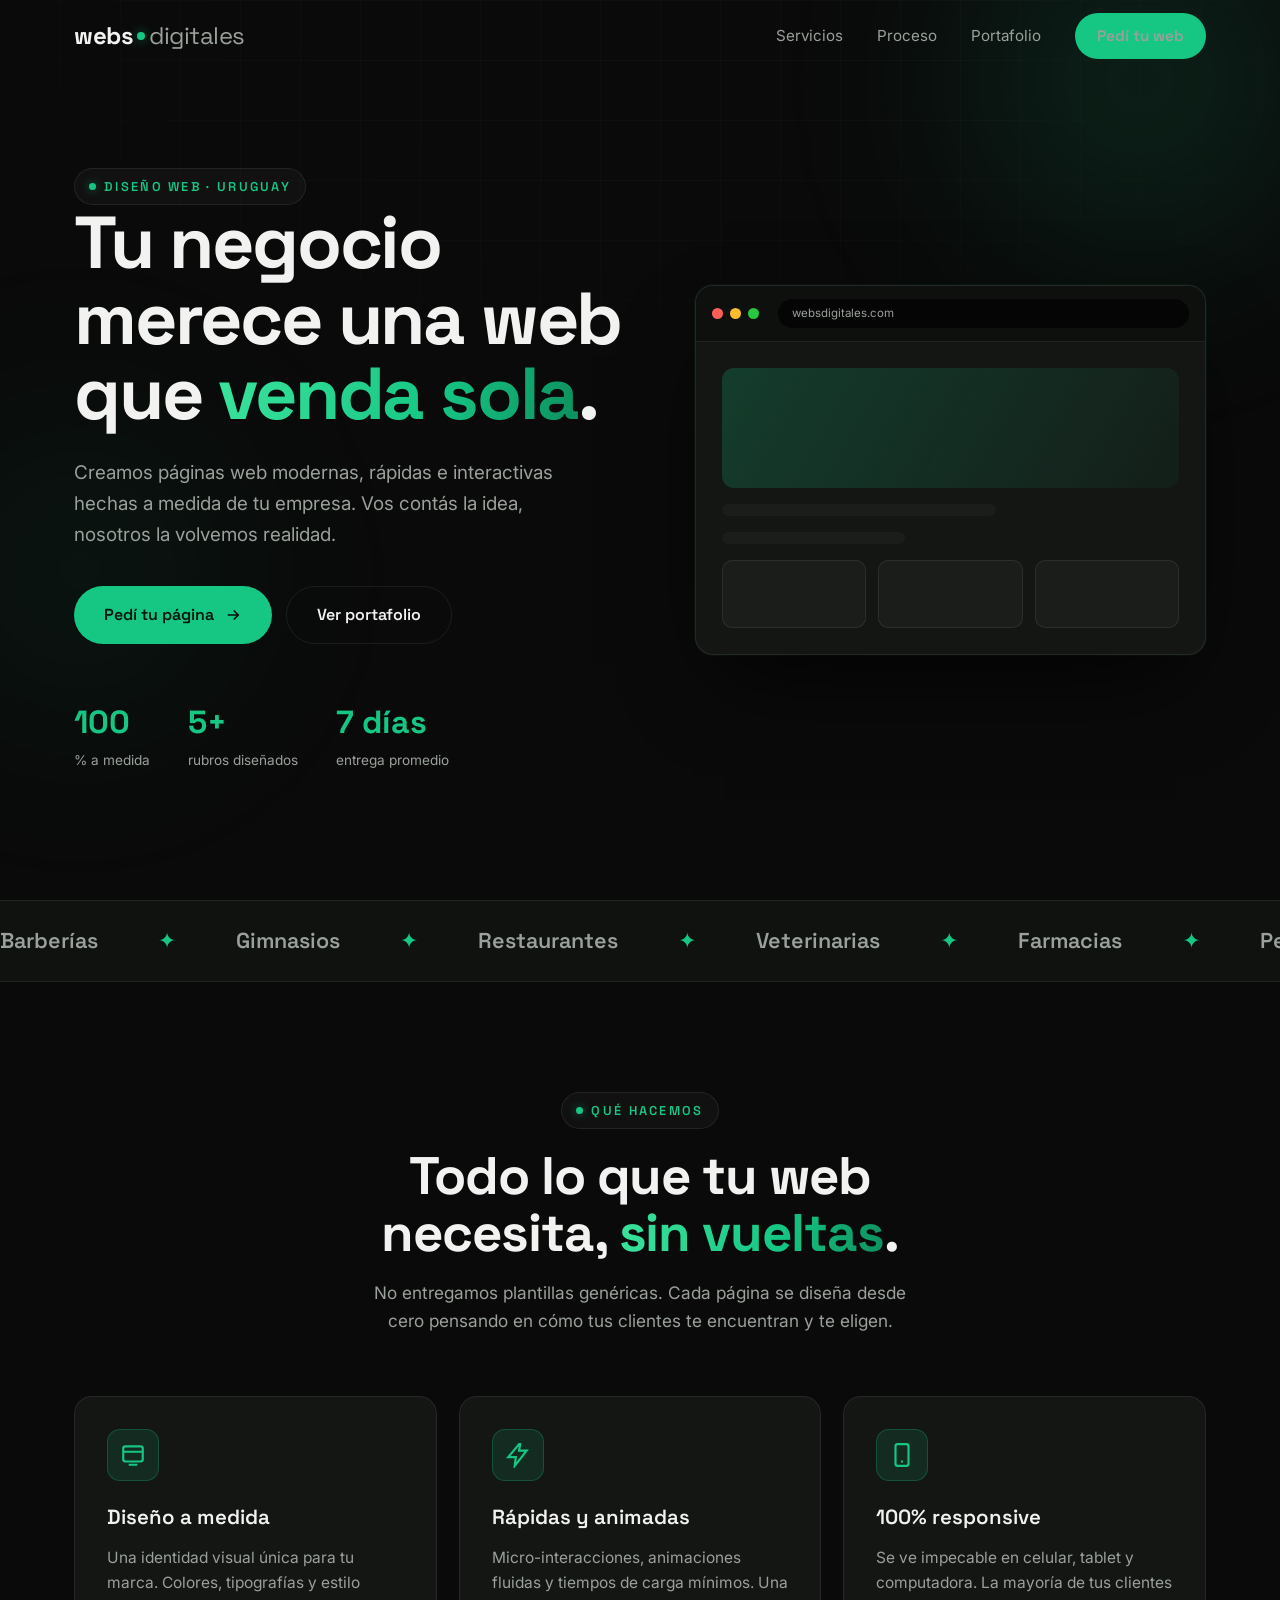
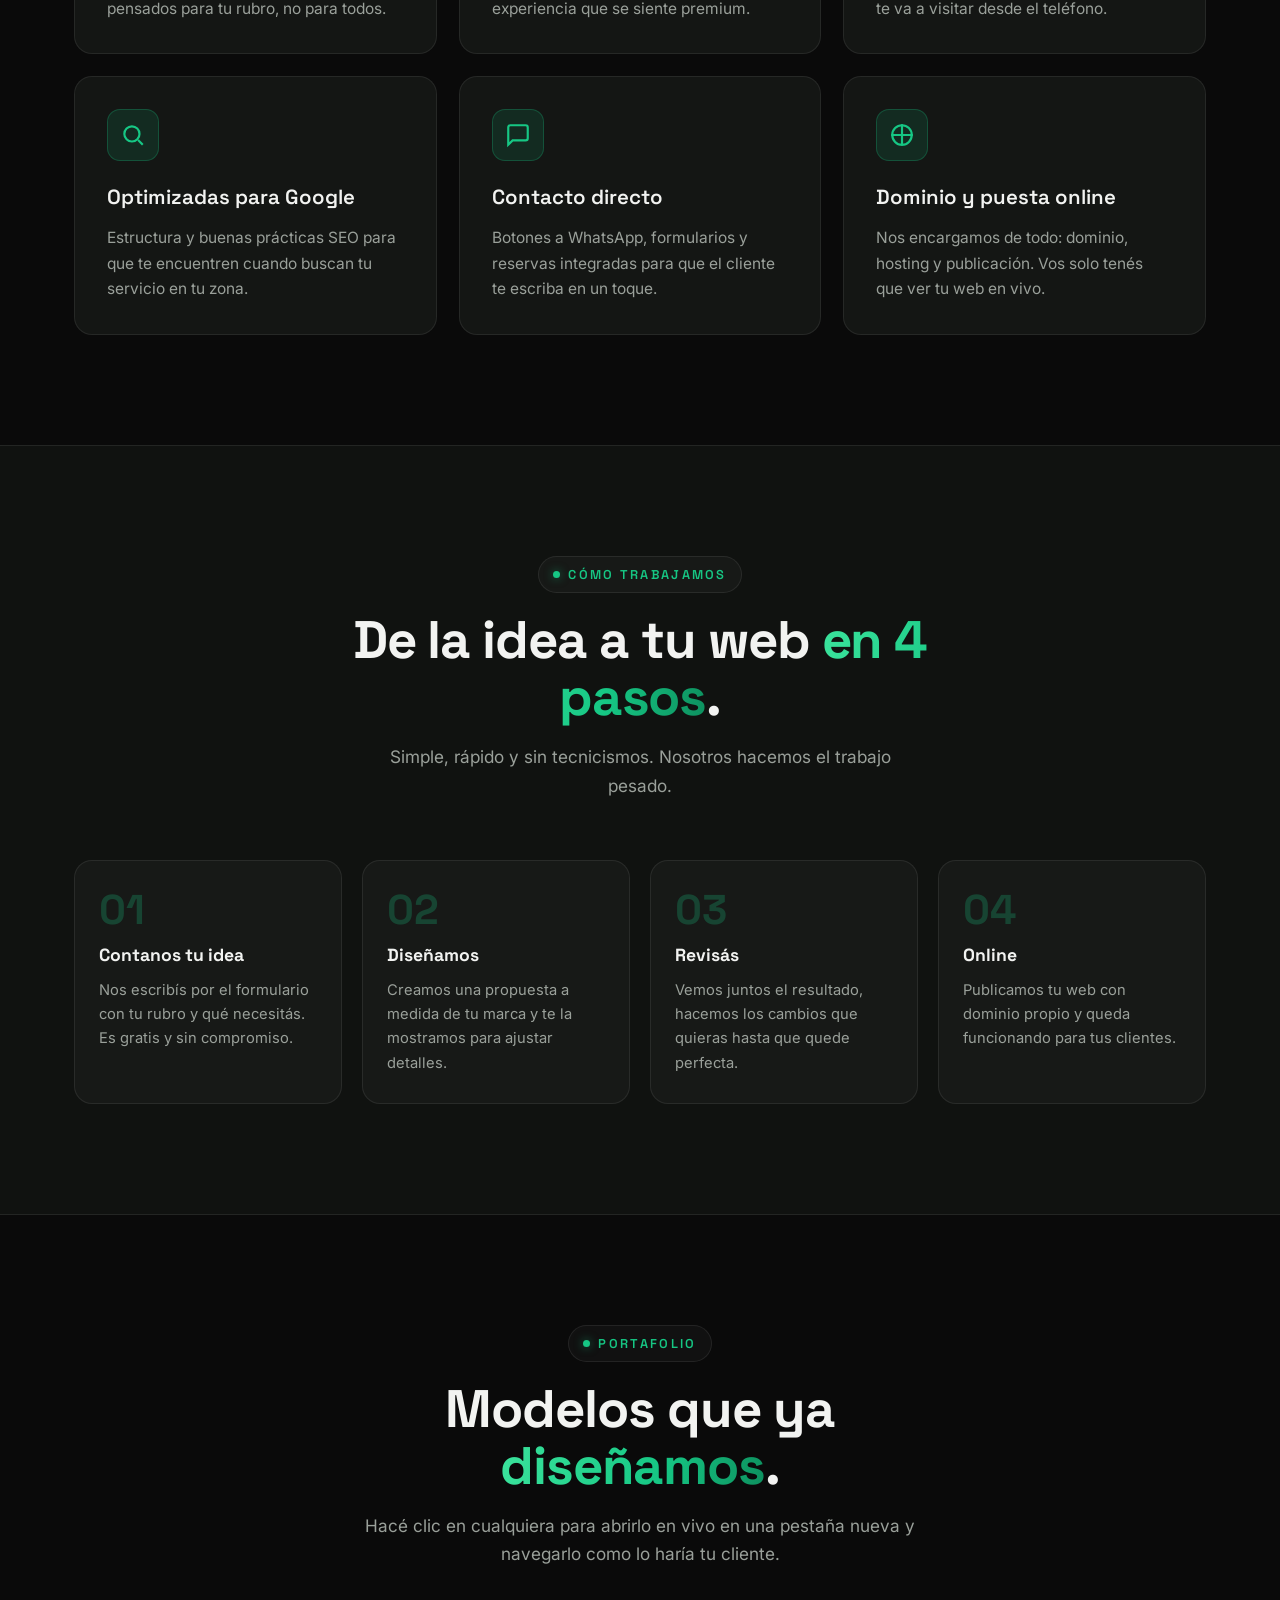
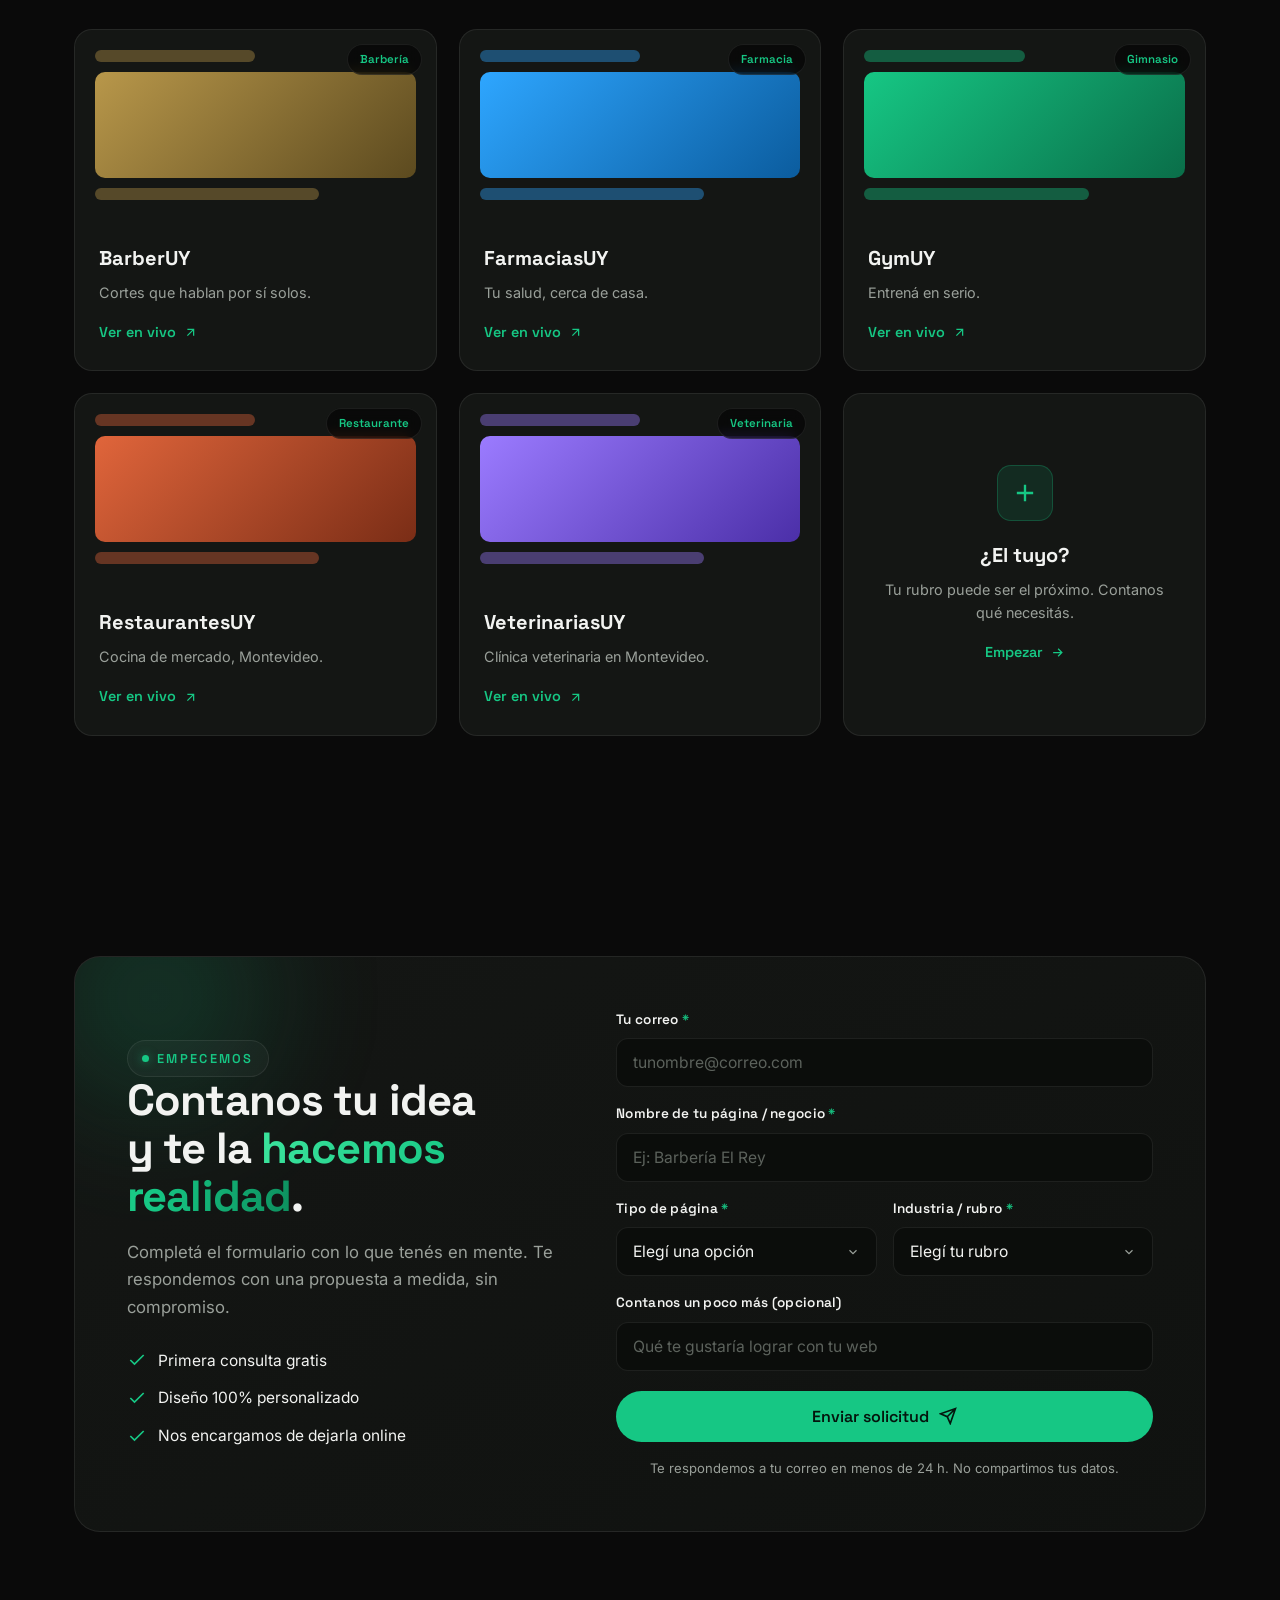
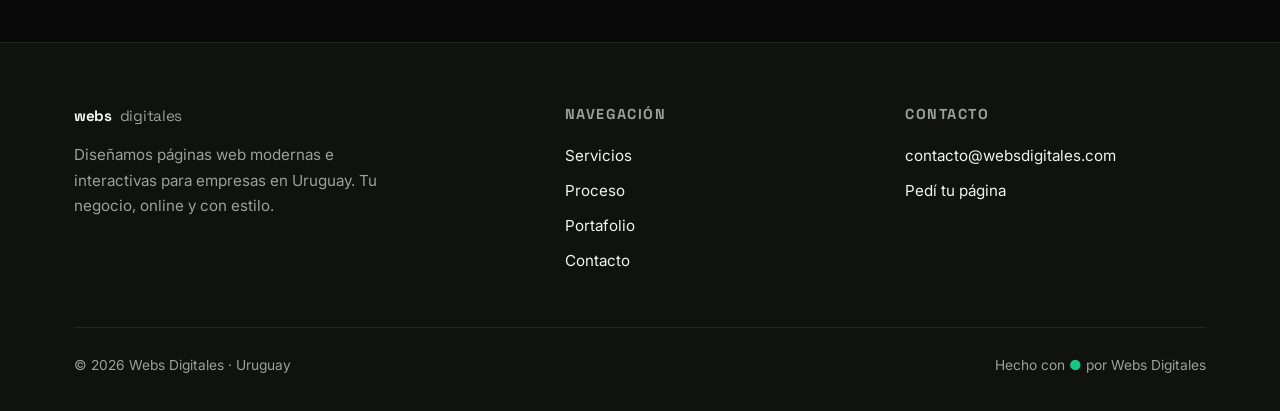
==== index.html @ 2d853ed8 "Add files via upload" ====
<!DOCTYPE html>
<html lang="es">
<head>
<meta charset="UTF-8" />
<meta name="viewport" content="width=device-width, initial-scale=1.0" />
<title>Webs Digitales — Páginas web que venden por vos</title>
<meta name="description" content="Diseñamos páginas web modernas, rápidas e interactivas para empresas en Uruguay. Barberías, gimnasios, restaurantes, veterinarias, farmacias y más. Contanos tu idea y la hacemos realidad." />
<meta name="theme-color" content="#0A0A0A" />

<!-- Open Graph -->
<meta property="og:title" content="Webs Digitales — Páginas web que venden por vos" />
<meta property="og:description" content="Diseñamos páginas web modernas e interactivas para empresas. Mirá nuestro portafolio y pedí la tuya." />
<meta property="og:type" content="website" />
<meta property="og:url" content="https://websdigitales.com" />

<link rel="preconnect" href="https://fonts.googleapis.com" />
<link rel="preconnect" href="https://fonts.gstatic.com" crossorigin />
<link href="https://fonts.googleapis.com/css2?family=Space+Grotesk:wght@400;500;600;700&family=Inter:wght@400;500;600&display=swap" rel="stylesheet" />

<style>
/* ============================================================
   RESET & BASE
============================================================ */
*, *::before, *::after { box-sizing: border-box; margin: 0; padding: 0; }

:root {
  --bg:          #0A0A0A;
  --bg-alt:      #101210;
  --bg-card:     #141614;
  --surface:     rgba(255,255,255,0.03);
  --border:      rgba(255,255,255,0.08);
  --text:        #F2F3F1;
  --text-muted:  #9AA09A;
  --green:       #16C784;
  --green-soft:  #3BE39C;
  --green-glow:  rgba(22,199,132,0.55);
  --ff-display:  'Space Grotesk', system-ui, sans-serif;
  --ff-body:     'Inter', system-ui, sans-serif;
  --radius:      18px;
  --maxw:        1180px;
}

html { scroll-behavior: smooth; font-size: 16px; }
body {
  background: var(--bg);
  color: var(--text);
  font-family: var(--ff-body);
  line-height: 1.65;
  overflow-x: hidden;
  -webkit-font-smoothing: antialiased;
}
a { color: inherit; text-decoration: none; }
img, svg { display: block; max-width: 100%; }
::selection { background: var(--green); color: #04150D; }

/* Scrollbar */
::-webkit-scrollbar { width: 10px; }
::-webkit-scrollbar-track { background: #0A0A0A; }
::-webkit-scrollbar-thumb { background: #1f241f; border-radius: 20px; }
::-webkit-scrollbar-thumb:hover { background: var(--green); }

/* ============================================================
   LAYOUT HELPERS
============================================================ */
.wrap { width: 100%; max-width: var(--maxw); margin: 0 auto; padding: 0 24px; }
section { position: relative; }
.eyebrow {
  display: inline-flex; align-items: center; gap: 8px;
  font-family: var(--ff-display);
  font-size: 0.8rem; font-weight: 600; letter-spacing: 0.18em;
  text-transform: uppercase; color: var(--green);
  padding: 7px 14px; border: 1px solid var(--border);
  border-radius: 100px; background: var(--surface);
}
.eyebrow::before { content:''; width:7px; height:7px; border-radius:50%; background:var(--green); box-shadow:0 0 10px var(--green-glow); }
.h-sec {
  font-family: var(--ff-display);
  font-weight: 700;
  font-size: clamp(2rem, 4.6vw, 3.3rem);
  line-height: 1.08; letter-spacing: -0.02em; margin: 18px 0;
}
.sub-sec { color: var(--text-muted); font-size: 1.08rem; max-width: 560px; }
.gradient-text {
  background: linear-gradient(100deg, var(--green-soft), var(--green) 60%, #0d8f5e);
  -webkit-background-clip: text; background-clip: text; color: transparent;
}

/* ============================================================
   BUTTONS
============================================================ */
.btn {
  display: inline-flex; align-items: center; justify-content: center; gap: 10px;
  font-family: var(--ff-display); font-weight: 600; font-size: 1rem;
  padding: 15px 30px; border-radius: 100px; cursor: pointer;
  border: none; transition: transform .25s ease, box-shadow .25s ease, background .25s ease;
  position: relative; white-space: nowrap;
}
.btn-primary { background: var(--green); color: #04150D; box-shadow: 0 0 0 rgba(22,199,132,0); }
.btn-primary:hover { transform: translateY(-3px); box-shadow: 0 14px 40px -8px var(--green-glow); background: var(--green-soft); }
.btn-ghost { background: transparent; color: var(--text); border: 1px solid var(--border); }
.btn-ghost:hover { border-color: var(--green); color: var(--green); transform: translateY(-3px); }
.btn svg { width: 18px; height: 18px; }

/* ============================================================
   BACKGROUND FX
============================================================ */
.bg-grid {
  position: fixed; inset: 0; z-index: -2;
  background-image:
    linear-gradient(rgba(255,255,255,0.025) 1px, transparent 1px),
    linear-gradient(90deg, rgba(255,255,255,0.025) 1px, transparent 1px);
  background-size: 60px 60px;
  mask-image: radial-gradient(ellipse 80% 60% at 50% 0%, #000 30%, transparent 80%);
}
.bg-orb {
  position: fixed; border-radius: 50%; filter: blur(90px); z-index: -1; opacity: 0.5;
  pointer-events: none;
}
.orb-1 { width: 520px; height: 520px; background: radial-gradient(circle, rgba(22,199,132,0.35), transparent 70%); top: -180px; right: -120px; }
.orb-2 { width: 480px; height: 480px; background: radial-gradient(circle, rgba(22,199,132,0.18), transparent 70%); bottom: 10%; left: -160px; }

/* ============================================================
   NAVBAR
============================================================ */
header.nav {
  position: fixed; top: 0; left: 0; right: 0; z-index: 100;
  transition: background .3s ease, backdrop-filter .3s ease, border-color .3s ease;
  border-bottom: 1px solid transparent;
}
header.nav.scrolled {
  background: rgba(10,10,10,0.72); backdrop-filter: blur(14px);
  border-bottom: 1px solid var(--border);
}
.nav-inner { display: flex; align-items: center; justify-content: space-between; height: 72px; }
.logo { display: flex; align-items: baseline; font-family: var(--ff-display); font-weight: 700; font-size: 1.5rem; letter-spacing: -0.02em; }
.logo .l-webs { color: var(--text); }
.logo .l-dot { width: 8px; height: 8px; border-radius: 50%; background: var(--green); margin: 0 4px; align-self: center; box-shadow: 0 0 12px var(--green-glow); }
.logo .l-dig { color: var(--text-muted); font-weight: 400; }
.nav-links { display: flex; align-items: center; gap: 34px; }
.nav-links a { font-size: 0.95rem; color: var(--text-muted); transition: color .2s; position: relative; }
.nav-links a:hover { color: var(--text); }
.nav-links a::after { content:''; position:absolute; left:0; bottom:-6px; width:0; height:2px; background:var(--green); transition:width .25s; }
.nav-links a:hover::after { width:100%; }
.nav-cta { padding: 10px 22px; font-size: 0.92rem; }
.burger { display: none; flex-direction: column; gap: 5px; background: none; border: none; cursor: pointer; padding: 8px; }
.burger span { width: 24px; height: 2px; background: var(--text); transition: .3s; }

/* ============================================================
   HERO
============================================================ */
.hero { min-height: 100vh; display: flex; align-items: center; padding: 120px 0 80px; }
.hero-grid { display: grid; grid-template-columns: 1.05fr 0.95fr; gap: 56px; align-items: center; }
.hero h1 {
  font-family: var(--ff-display); font-weight: 700;
  font-size: clamp(2.6rem, 6vw, 4.6rem); line-height: 1.02; letter-spacing: -0.03em;
}
.hero p.lead { color: var(--text-muted); font-size: 1.18rem; margin: 26px 0 36px; max-width: 520px; }
.hero-cta { display: flex; gap: 14px; flex-wrap: wrap; }
.hero-stats { display: flex; gap: 38px; margin-top: 52px; }
.hero-stats .stat .num { font-family: var(--ff-display); font-weight: 700; font-size: 2rem; color: var(--green); }
.hero-stats .stat .lbl { font-size: 0.85rem; color: var(--text-muted); }

/* Floating browser mockup */
.mockup {
  position: relative; border-radius: var(--radius); overflow: hidden;
  border: 1px solid var(--border); background: var(--bg-card);
  box-shadow: 0 40px 90px -30px rgba(0,0,0,0.9), 0 0 0 1px rgba(22,199,132,0.06);
  animation: floaty 6s ease-in-out infinite;
}
@keyframes floaty { 0%,100%{ transform: translateY(0); } 50%{ transform: translateY(-14px); } }
.mockup-bar { display: flex; align-items: center; gap: 7px; padding: 13px 16px; background: #0e100e; border-bottom: 1px solid var(--border); }
.mockup-bar i { width: 11px; height: 11px; border-radius: 50%; display: block; }
.mockup-bar i:nth-child(1){ background:#ff5f56; } .mockup-bar i:nth-child(2){ background:#ffbd2e; } .mockup-bar i:nth-child(3){ background:#27c93f; }
.mockup-bar .url { margin-left: 12px; font-size: 0.72rem; color: var(--text-muted); background: #050505; padding: 5px 14px; border-radius: 20px; flex: 1; }
.mockup-body { padding: 26px; display: grid; gap: 16px; }
.mk-hero { height: 120px; border-radius: 12px; background: linear-gradient(120deg, rgba(22,199,132,0.22), rgba(22,199,132,0.05)); position: relative; overflow: hidden; }
.mk-hero::after { content:''; position:absolute; inset:0; background: linear-gradient(90deg, transparent, rgba(255,255,255,0.08), transparent); transform: translateX(-100%); animation: shimmer 2.6s infinite; }
@keyframes shimmer { 100%{ transform: translateX(100%); } }
.mk-row { display: grid; grid-template-columns: 1fr 1fr 1fr; gap: 12px; }
.mk-box { height: 68px; border-radius: 10px; background: var(--surface); border: 1px solid var(--border); }
.mk-line { height: 12px; border-radius: 6px; background: var(--surface); }
.mk-line.w60 { width: 60%; } .mk-line.w40 { width: 40%; }

/* ============================================================
   MARQUEE
============================================================ */
.marquee { overflow: hidden; border-top: 1px solid var(--border); border-bottom: 1px solid var(--border); padding: 22px 0; background: var(--bg-alt); }
.marquee-track { display: flex; gap: 60px; width: max-content; animation: scroll-x 26s linear infinite; }
.marquee-track span { font-family: var(--ff-display); font-weight: 600; font-size: 1.35rem; color: var(--text-muted); display: flex; align-items: center; gap: 60px; white-space: nowrap; }
.marquee-track span::after { content:'✦'; color: var(--green); }
@keyframes scroll-x { to { transform: translateX(-50%); } }

/* ============================================================
   GENERIC SECTION SPACING + REVEAL
============================================================ */
.section-pad { padding: 110px 0; }
.sec-head { text-align: center; max-width: 640px; margin: 0 auto 60px; }
.sec-head .sub-sec { margin: 0 auto; }
.reveal { opacity: 0; transform: translateY(34px); transition: opacity .7s cubic-bezier(.2,.7,.2,1), transform .7s cubic-bezier(.2,.7,.2,1); }
.reveal.in { opacity: 1; transform: none; }

/* ============================================================
   SERVICES
============================================================ */
.cards { display: grid; grid-template-columns: repeat(3, 1fr); gap: 22px; }
.card {
  background: var(--bg-card); border: 1px solid var(--border); border-radius: var(--radius);
  padding: 32px; transition: transform .3s ease, border-color .3s ease; position: relative; overflow: hidden;
}
.card::before { content:''; position:absolute; inset:0; background: radial-gradient(400px circle at var(--mx,50%) var(--my,50%), rgba(22,199,132,0.10), transparent 45%); opacity: 0; transition: opacity .3s; }
.card:hover { transform: translateY(-6px); border-color: rgba(22,199,132,0.4); }
.card:hover::before { opacity: 1; }
.card .ico { width: 52px; height: 52px; border-radius: 13px; display: grid; place-items: center; background: rgba(22,199,132,0.12); border: 1px solid rgba(22,199,132,0.25); margin-bottom: 20px; }
.card .ico svg { width: 26px; height: 26px; stroke: var(--green); }
.card h3 { font-family: var(--ff-display); font-size: 1.28rem; font-weight: 600; margin-bottom: 10px; }
.card p { color: var(--text-muted); font-size: 0.97rem; }

/* ============================================================
   PROCESS
============================================================ */
.steps { display: grid; grid-template-columns: repeat(4, 1fr); gap: 20px; counter-reset: step; }
.step { padding: 28px 24px; border-radius: var(--radius); border: 1px solid var(--border); background: var(--surface); position: relative; }
.step .n { font-family: var(--ff-display); font-weight: 700; font-size: 2.6rem; color: rgba(22,199,132,0.25); line-height: 1; }
.step h4 { font-family: var(--ff-display); font-size: 1.1rem; margin: 10px 0 8px; }
.step p { color: var(--text-muted); font-size: 0.92rem; }

/* ============================================================
   PORTFOLIO
============================================================ */
.portfolio-grid { display: grid; grid-template-columns: repeat(3, 1fr); gap: 22px; }
.folio {
  position: relative; border-radius: var(--radius); overflow: hidden; border: 1px solid var(--border);
  background: var(--bg-card); cursor: pointer; display: block; transition: transform .35s ease, border-color .35s ease;
  min-height: 300px;
}
.folio:hover { transform: translateY(-8px); border-color: rgba(22,199,132,0.5); }
.folio-visual { height: 190px; position: relative; overflow: hidden; }
.folio-visual .fake { position: absolute; inset: 0; padding: 20px; display: flex; flex-direction: column; gap: 10px; transition: transform .5s ease; }
.folio:hover .folio-visual .fake { transform: scale(1.05); }
.folio-visual .bar { height: 12px; border-radius: 6px; background: rgba(255,255,255,0.12); }
.folio-visual .big { flex: 1; border-radius: 10px; }
.folio-tag { position: absolute; top: 14px; right: 14px; z-index: 3; font-size: 0.72rem; font-family: var(--ff-display); font-weight: 600; padding: 5px 12px; border-radius: 100px; background: rgba(0,0,0,0.55); backdrop-filter: blur(6px); border: 1px solid var(--border); color: var(--green); }
.folio-body { padding: 22px 24px 26px; }
.folio-body h3 { font-family: var(--ff-display); font-size: 1.25rem; margin-bottom: 6px; }
.folio-body p { color: var(--text-muted); font-size: 0.9rem; }
.folio-open { display: inline-flex; align-items: center; gap: 7px; margin-top: 16px; color: var(--green); font-weight: 600; font-size: 0.9rem; font-family: var(--ff-display); }
.folio-open svg { width: 15px; height: 15px; transition: transform .25s; }
.folio:hover .folio-open svg { transform: translate(3px,-3px); }

/* palette variants for fake previews */
.pv-barber .big { background: linear-gradient(135deg,#B8974A,#5c4a1f); }
.pv-barber .bar { background: rgba(184,151,74,0.4); }
.pv-farma .big { background: linear-gradient(135deg,#2ea6ff,#0b5c9e); }
.pv-farma .bar { background: rgba(46,166,255,0.4); }
.pv-gym .big { background: linear-gradient(135deg,#16C784,#0a6e49); }
.pv-gym .bar { background: rgba(22,199,132,0.4); }
.pv-resto .big { background: linear-gradient(135deg,#e0653b,#7a2d16); }
.pv-resto .bar { background: rgba(224,101,59,0.4); }
.pv-vet .big { background: linear-gradient(135deg,#9b7bff,#4b2fa8); }
.pv-vet .bar { background: rgba(155,123,255,0.4); }

/* ============================================================
   FORM / CTA
============================================================ */
.cta-wrap { display: grid; grid-template-columns: 0.9fr 1.1fr; gap: 50px; align-items: center;
  background: linear-gradient(150deg, var(--bg-card), var(--bg-alt));
  border: 1px solid var(--border); border-radius: 26px; padding: 52px;
  position: relative; overflow: hidden;
}
.cta-wrap::before { content:''; position:absolute; width:360px; height:360px; background: radial-gradient(circle, var(--green-glow), transparent 70%); top:-140px; left:-100px; filter: blur(50px); opacity:.4; }
.cta-left { position: relative; z-index: 2; }
.cta-left h2 { font-family: var(--ff-display); font-weight: 700; font-size: clamp(1.9rem,3.4vw,2.8rem); line-height: 1.1; letter-spacing: -0.02em; }
.cta-left p { color: var(--text-muted); margin-top: 18px; font-size: 1.05rem; }
.cta-bullets { list-style: none; margin-top: 26px; display: grid; gap: 12px; }
.cta-bullets li { display: flex; align-items: center; gap: 11px; font-size: 0.97rem; }
.cta-bullets li svg { width: 20px; height: 20px; stroke: var(--green); flex-shrink: 0; }

form.lead-form { position: relative; z-index: 2; display: grid; gap: 16px; }
.field { display: grid; gap: 7px; }
.field label { font-size: 0.85rem; font-weight: 600; color: var(--text); font-family: var(--ff-display); letter-spacing: 0.02em; }
.field label .req { color: var(--green); }
.field input, .field select {
  width: 100%; padding: 14px 16px; border-radius: 12px;
  background: #0b0d0b; border: 1px solid var(--border); color: var(--text);
  font-family: var(--ff-body); font-size: 0.98rem; transition: border-color .2s, box-shadow .2s;
  appearance: none;
}
.field input::placeholder { color: #5c625c; }
.field input:focus, .field select:focus { outline: none; border-color: var(--green); box-shadow: 0 0 0 3px rgba(22,199,132,0.15); }
.field select { background-image: url("data:image/svg+xml,%3Csvg xmlns='http://www.w3.org/2000/svg' width='14' height='14' fill='none' stroke='%239AA09A' stroke-width='2' viewBox='0 0 24 24'%3E%3Cpath d='M6 9l6 6 6-6'/%3E%3C/svg%3E"); background-repeat: no-repeat; background-position: right 16px center; padding-right: 42px; }
.field select option { background: #0b0d0b; }
.form-row { display: grid; grid-template-columns: 1fr 1fr; gap: 16px; }
.form-note { font-size: 0.82rem; color: var(--text-muted); text-align: center; }
.form-msg { display: none; padding: 14px 18px; border-radius: 12px; font-size: 0.95rem; text-align: center; }
.form-msg.ok { display: block; background: rgba(22,199,132,0.12); border: 1px solid rgba(22,199,132,0.4); color: var(--green-soft); }
.form-msg.err { display: block; background: rgba(255,90,90,0.1); border: 1px solid rgba(255,90,90,0.35); color: #ff8b8b; }
.lead-form .btn-primary { width: 100%; margin-top: 4px; }
.lead-form .btn-primary.loading { opacity: 0.7; pointer-events: none; }

/* ============================================================
   FOOTER
============================================================ */
footer { border-top: 1px solid var(--border); padding: 60px 0 34px; background: var(--bg-alt); }
.foot-grid { display: grid; grid-template-columns: 1.5fr 1fr 1fr; gap: 40px; margin-bottom: 44px; }
.foot-grid p { color: var(--text-muted); font-size: 0.95rem; margin-top: 14px; max-width: 320px; }
.foot-col h5 { font-family: var(--ff-display); font-size: 0.9rem; text-transform: uppercase; letter-spacing: 0.1em; color: var(--text-muted); margin-bottom: 16px; }
.foot-col a { display: block; color: var(--text); margin-bottom: 10px; font-size: 0.95rem; transition: color .2s; }
.foot-col a:hover { color: var(--green); }
.foot-bottom { display: flex; justify-content: space-between; align-items: center; padding-top: 26px; border-top: 1px solid var(--border); color: var(--text-muted); font-size: 0.86rem; flex-wrap: wrap; gap: 12px; }

/* ============================================================
   RESPONSIVE
============================================================ */
@media (max-width: 900px) {
  .hero-grid { grid-template-columns: 1fr; gap: 40px; }
  .hero { padding-top: 110px; }
  .cards, .steps, .portfolio-grid { grid-template-columns: 1fr 1fr; }
  .cta-wrap { grid-template-columns: 1fr; padding: 36px; }
  .foot-grid { grid-template-columns: 1fr 1fr; }
  .nav-links { position: fixed; inset: 72px 0 auto 0; flex-direction: column; background: rgba(10,10,10,0.97); backdrop-filter: blur(14px); padding: 30px 24px; gap: 22px; border-bottom: 1px solid var(--border); transform: translateY(-120%); transition: transform .35s ease; height: auto; }
  .nav-links.open { transform: translateY(0); }
  .burger { display: flex; }
}
@media (max-width: 560px) {
  .cards, .steps, .portfolio-grid, .form-row, .foot-grid { grid-template-columns: 1fr; }
  .hero-stats { gap: 24px; }
  .hero-cta { flex-direction: column; }
  .hero-cta .btn { width: 100%; }
  .cta-wrap { padding: 26px; }
  .section-pad { padding: 80px 0; }
}
@media (prefers-reduced-motion: reduce) {
  * { animation: none !important; scroll-behavior: auto; }
  .reveal { opacity: 1; transform: none; }
}
</style>
</head>
<body>

<div class="bg-grid"></div>
<div class="bg-orb orb-1"></div>
<div class="bg-orb orb-2"></div>

<!-- ============ NAVBAR ============ -->
<header class="nav" id="nav">
  <div class="wrap nav-inner">
    <a href="#top" class="logo" aria-label="Webs Digitales">
      <span class="l-webs">webs</span><span class="l-dot"></span><span class="l-dig">digitales</span>
    </a>
    <nav class="nav-links" id="navLinks">
      <a href="#servicios">Servicios</a>
      <a href="#proceso">Proceso</a>
      <a href="#portafolio">Portafolio</a>
      <a href="#contacto" class="btn btn-primary nav-cta">Pedí tu web</a>
    </nav>
    <button class="burger" id="burger" aria-label="Menú"><span></span><span></span><span></span></button>
  </div>
</header>

<!-- ============ HERO ============ -->
<section class="hero" id="top">
  <div class="wrap hero-grid">
    <div class="hero-copy reveal in">
      <span class="eyebrow">Diseño web · Uruguay</span>
      <h1>Tu negocio merece una web que <span class="gradient-text">venda sola</span>.</h1>
      <p class="lead">Creamos páginas web modernas, rápidas e interactivas hechas a medida de tu empresa. Vos contás la idea, nosotros la volvemos realidad.</p>
      <div class="hero-cta">
        <a href="#contacto" class="btn btn-primary">Pedí tu página
          <svg viewBox="0 0 24 24" fill="none" stroke="currentColor" stroke-width="2.2"><path d="M5 12h14M13 6l6 6-6 6"/></svg>
        </a>
        <a href="#portafolio" class="btn btn-ghost">Ver portafolio</a>
      </div>
      <div class="hero-stats">
        <div class="stat"><div class="num" data-count="100">0</div><div class="lbl">% a medida</div></div>
        <div class="stat"><div class="num" data-count="5" data-suffix="+">0</div><div class="lbl">rubros diseñados</div></div>
        <div class="stat"><div class="num" data-count="7" data-suffix=" días">0</div><div class="lbl">entrega promedio</div></div>
      </div>
    </div>

    <div class="hero-visual reveal in">
      <div class="mockup">
        <div class="mockup-bar"><i></i><i></i><i></i><span class="url">websdigitales.com</span></div>
        <div class="mockup-body">
          <div class="mk-hero"></div>
          <div class="mk-line w60"></div>
          <div class="mk-line w40"></div>
          <div class="mk-row"><div class="mk-box"></div><div class="mk-box"></div><div class="mk-box"></div></div>
        </div>
      </div>
    </div>
  </div>
</section>

<!-- ============ MARQUEE ============ -->
<div class="marquee" aria-hidden="true">
  <div class="marquee-track">
    <span>Barberías</span><span>Gimnasios</span><span>Restaurantes</span><span>Veterinarias</span><span>Farmacias</span><span>Peluquerías</span><span>Estudios</span>
    <span>Barberías</span><span>Gimnasios</span><span>Restaurantes</span><span>Veterinarias</span><span>Farmacias</span><span>Peluquerías</span><span>Estudios</span>
  </div>
</div>

<!-- ============ SERVICIOS ============ -->
<section class="section-pad" id="servicios">
  <div class="wrap">
    <div class="sec-head reveal">
      <span class="eyebrow">Qué hacemos</span>
      <h2 class="h-sec">Todo lo que tu web necesita, <span class="gradient-text">sin vueltas</span>.</h2>
      <p class="sub-sec">No entregamos plantillas genéricas. Cada página se diseña desde cero pensando en cómo tus clientes te encuentran y te eligen.</p>
    </div>
    <div class="cards">
      <div class="card reveal">
        <div class="ico"><svg fill="none" stroke-width="2" viewBox="0 0 24 24"><rect x="3" y="4" width="18" height="14" rx="2"/><path d="M3 9h18M8 21h8"/></svg></div>
        <h3>Diseño a medida</h3>
        <p>Una identidad visual única para tu marca. Colores, tipografías y estilo pensados para tu rubro, no para todos.</p>
      </div>
      <div class="card reveal">
        <div class="ico"><svg fill="none" stroke-width="2" viewBox="0 0 24 24"><path d="M13 2L3 14h7l-1 8 11-14h-7l1-6z"/></svg></div>
        <h3>Rápidas y animadas</h3>
        <p>Micro-interacciones, animaciones fluidas y tiempos de carga mínimos. Una experiencia que se siente premium.</p>
      </div>
      <div class="card reveal">
        <div class="ico"><svg fill="none" stroke-width="2" viewBox="0 0 24 24"><rect x="6" y="2" width="12" height="20" rx="2"/><path d="M11 18h2"/></svg></div>
        <h3>100% responsive</h3>
        <p>Se ve impecable en celular, tablet y computadora. La mayoría de tus clientes te va a visitar desde el teléfono.</p>
      </div>
      <div class="card reveal">
        <div class="ico"><svg fill="none" stroke-width="2" viewBox="0 0 24 24"><circle cx="11" cy="11" r="7"/><path d="M21 21l-4.3-4.3"/></svg></div>
        <h3>Optimizadas para Google</h3>
        <p>Estructura y buenas prácticas SEO para que te encuentren cuando buscan tu servicio en tu zona.</p>
      </div>
      <div class="card reveal">
        <div class="ico"><svg fill="none" stroke-width="2" viewBox="0 0 24 24"><path d="M21 15a2 2 0 0 1-2 2H7l-4 4V5a2 2 0 0 1 2-2h14a2 2 0 0 1 2 2z"/></svg></div>
        <h3>Contacto directo</h3>
        <p>Botones a WhatsApp, formularios y reservas integradas para que el cliente te escriba en un toque.</p>
      </div>
      <div class="card reveal">
        <div class="ico"><svg fill="none" stroke-width="2" viewBox="0 0 24 24"><path d="M12 2v20M2 12h20"/><circle cx="12" cy="12" r="9"/></svg></div>
        <h3>Dominio y puesta online</h3>
        <p>Nos encargamos de todo: dominio, hosting y publicación. Vos solo tenés que ver tu web en vivo.</p>
      </div>
    </div>
  </div>
</section>

<!-- ============ PROCESO ============ -->
<section class="section-pad" id="proceso" style="background:var(--bg-alt); border-top:1px solid var(--border); border-bottom:1px solid var(--border);">
  <div class="wrap">
    <div class="sec-head reveal">
      <span class="eyebrow">Cómo trabajamos</span>
      <h2 class="h-sec">De la idea a tu web <span class="gradient-text">en 4 pasos</span>.</h2>
      <p class="sub-sec">Simple, rápido y sin tecnicismos. Nosotros hacemos el trabajo pesado.</p>
    </div>
    <div class="steps">
      <div class="step reveal"><div class="n">01</div><h4>Contanos tu idea</h4><p>Nos escribís por el formulario con tu rubro y qué necesitás. Es gratis y sin compromiso.</p></div>
      <div class="step reveal"><div class="n">02</div><h4>Diseñamos</h4><p>Creamos una propuesta a medida de tu marca y te la mostramos para ajustar detalles.</p></div>
      <div class="step reveal"><div class="n">03</div><h4>Revisás</h4><p>Vemos juntos el resultado, hacemos los cambios que quieras hasta que quede perfecta.</p></div>
      <div class="step reveal"><div class="n">04</div><h4>Online</h4><p>Publicamos tu web con dominio propio y queda funcionando para tus clientes.</p></div>
    </div>
  </div>
</section>

<!-- ============ PORTAFOLIO ============ -->
<section class="section-pad" id="portafolio">
  <div class="wrap">
    <div class="sec-head reveal">
      <span class="eyebrow">Portafolio</span>
      <h2 class="h-sec">Modelos que ya <span class="gradient-text">diseñamos</span>.</h2>
      <p class="sub-sec">Hacé clic en cualquiera para abrirlo en vivo en una pestaña nueva y navegarlo como lo haría tu cliente.</p>
    </div>
    <div class="portfolio-grid">

      <a class="folio reveal" href="demo-BarberiaUY.html" target="_blank" rel="noopener">
        <span class="folio-tag">Barbería</span>
        <div class="folio-visual pv-barber"><div class="fake"><div class="bar" style="width:50%"></div><div class="big"></div><div class="bar" style="width:70%"></div></div></div>
        <div class="folio-body">
          <h3>BarberUY</h3>
          <p>Cortes que hablan por sí solos.</p>
          <span class="folio-open">Ver en vivo <svg viewBox="0 0 24 24" fill="none" stroke="currentColor" stroke-width="2"><path d="M7 17L17 7M7 7h10v10"/></svg></span>
        </div>
      </a>

      <a class="folio reveal" href="demo-FarmaciasUY.html" target="_blank" rel="noopener">
        <span class="folio-tag">Farmacia</span>
        <div class="folio-visual pv-farma"><div class="fake"><div class="bar" style="width:50%"></div><div class="big"></div><div class="bar" style="width:70%"></div></div></div>
        <div class="folio-body">
          <h3>FarmaciasUY</h3>
          <p>Tu salud, cerca de casa.</p>
          <span class="folio-open">Ver en vivo <svg viewBox="0 0 24 24" fill="none" stroke="currentColor" stroke-width="2"><path d="M7 17L17 7M7 7h10v10"/></svg></span>
        </div>
      </a>

      <a class="folio reveal" href="demo-GymUY.html" target="_blank" rel="noopener">
        <span class="folio-tag">Gimnasio</span>
        <div class="folio-visual pv-gym"><div class="fake"><div class="bar" style="width:50%"></div><div class="big"></div><div class="bar" style="width:70%"></div></div></div>
        <div class="folio-body">
          <h3>GymUY</h3>
          <p>Entrená en serio.</p>
          <span class="folio-open">Ver en vivo <svg viewBox="0 0 24 24" fill="none" stroke="currentColor" stroke-width="2"><path d="M7 17L17 7M7 7h10v10"/></svg></span>
        </div>
      </a>

      <a class="folio reveal" href="demo-RestaurantesUY.html" target="_blank" rel="noopener">
        <span class="folio-tag">Restaurante</span>
        <div class="folio-visual pv-resto"><div class="fake"><div class="bar" style="width:50%"></div><div class="big"></div><div class="bar" style="width:70%"></div></div></div>
        <div class="folio-body">
          <h3>RestaurantesUY</h3>
          <p>Cocina de mercado, Montevideo.</p>
          <span class="folio-open">Ver en vivo <svg viewBox="0 0 24 24" fill="none" stroke="currentColor" stroke-width="2"><path d="M7 17L17 7M7 7h10v10"/></svg></span>
        </div>
      </a>

      <a class="folio reveal" href="demo-VeterinariasUY.html" target="_blank" rel="noopener">
        <span class="folio-tag">Veterinaria</span>
        <div class="folio-visual pv-vet"><div class="fake"><div class="bar" style="width:50%"></div><div class="big"></div><div class="bar" style="width:70%"></div></div></div>
        <div class="folio-body">
          <h3>VeterinariasUY</h3>
          <p>Clínica veterinaria en Montevideo.</p>
          <span class="folio-open">Ver en vivo <svg viewBox="0 0 24 24" fill="none" stroke="currentColor" stroke-width="2"><path d="M7 17L17 7M7 7h10v10"/></svg></span>
        </div>
      </a>

      <a class="folio reveal" href="#contacto" style="display:flex; align-items:center; justify-content:center; text-align:center;">
        <div class="folio-body" style="padding:40px;">
          <div class="ico" style="width:56px;height:56px;border-radius:14px;display:grid;place-items:center;background:rgba(22,199,132,0.12);border:1px solid rgba(22,199,132,0.25);margin:0 auto 18px;">
            <svg viewBox="0 0 24 24" fill="none" stroke="var(--green)" stroke-width="2" style="width:28px;height:28px;"><path d="M12 5v14M5 12h14"/></svg>
          </div>
          <h3>¿El tuyo?</h3>
          <p>Tu rubro puede ser el próximo. Contanos qué necesitás.</p>
          <span class="folio-open" style="justify-content:center;">Empezar <svg viewBox="0 0 24 24" fill="none" stroke="currentColor" stroke-width="2"><path d="M5 12h14M13 6l6 6-6 6"/></svg></span>
        </div>
      </a>

    </div>
  </div>
</section>

<!-- ============ CONTACTO / FORM ============ -->
<section class="section-pad" id="contacto">
  <div class="wrap">
    <div class="cta-wrap reveal">
      <div class="cta-left">
        <span class="eyebrow">Empecemos</span>
        <h2>Contanos tu idea<br>y te la <span class="gradient-text">hacemos realidad</span>.</h2>
        <p>Completá el formulario con lo que tenés en mente. Te respondemos con una propuesta a medida, sin compromiso.</p>
        <ul class="cta-bullets">
          <li><svg viewBox="0 0 24 24" fill="none" stroke-width="2"><path d="M20 6L9 17l-5-5"/></svg> Primera consulta gratis</li>
          <li><svg viewBox="0 0 24 24" fill="none" stroke-width="2"><path d="M20 6L9 17l-5-5"/></svg> Diseño 100% personalizado</li>
          <li><svg viewBox="0 0 24 24" fill="none" stroke-width="2"><path d="M20 6L9 17l-5-5"/></svg> Nos encargamos de dejarla online</li>
        </ul>
      </div>

      <!-- Web3Forms: reemplazá el value del access_key por tu clave real -->
      <form class="lead-form" id="leadForm" action="https://api.web3forms.com/submit" method="POST">
        <input type="hidden" name="access_key" value="df00a366-86cf-41e3-bdc9-a2c45a7311ca" />
        <input type="hidden" name="subject" value="Nueva solicitud de web desde websdigitales.com" />
        <input type="hidden" name="from_name" value="Web Websdigitales" />
        <input type="checkbox" name="botcheck" style="display:none" tabindex="-1" autocomplete="off" />

        <div class="field">
          <label for="f-email">Tu correo <span class="req">*</span></label>
          <input type="email" id="f-email" name="email" placeholder="tunombre@correo.com" required />
        </div>

        <div class="field">
          <label for="f-nombre">Nombre de tu página / negocio <span class="req">*</span></label>
          <input type="text" id="f-nombre" name="nombre_pagina" placeholder="Ej: Barbería El Rey" required />
        </div>

        <div class="form-row">
          <div class="field">
            <label for="f-tipo">Tipo de página <span class="req">*</span></label>
            <select id="f-tipo" name="tipo_pagina" required>
              <option value="" disabled selected>Elegí una opción</option>
              <option>Landing page (una sola página)</option>
              <option>Página web completa (varias secciones)</option>
              <option>Tienda online / e-commerce</option>
              <option>Página con reservas / turnos</option>
              <option>Todavía no lo sé</option>
            </select>
          </div>
          <div class="field">
            <label for="f-industria">Industria / rubro <span class="req">*</span></label>
            <select id="f-industria" name="industria" required>
              <option value="" disabled selected>Elegí tu rubro</option>
              <option>Barbería</option>
              <option>Peluquería</option>
              <option>Gimnasio</option>
              <option>Restaurante / Bar</option>
              <option>Veterinaria</option>
              <option>Farmacia</option>
              <option>Estética / Spa</option>
              <option>Estudio profesional</option>
              <option>Comercio / Tienda</option>
              <option>Otro</option>
            </select>
          </div>
        </div>

        <div class="field">
          <label for="f-msg">Contanos un poco más (opcional)</label>
          <input type="text" id="f-msg" name="mensaje" placeholder="Qué te gustaría lograr con tu web" />
        </div>

        <div class="form-msg" id="formMsg"></div>
        <button type="submit" class="btn btn-primary" id="submitBtn">Enviar solicitud
          <svg viewBox="0 0 24 24" fill="none" stroke="currentColor" stroke-width="2.2"><path d="M22 2L11 13M22 2l-7 20-4-9-9-4 20-7z"/></svg>
        </button>
        <p class="form-note">Te respondemos a tu correo en menos de 24 h. No compartimos tus datos.</p>
      </form>
    </div>
  </div>
</section>

<!-- ============ FOOTER ============ -->
<footer>
  <div class="wrap">
    <div class="foot-grid">
      <div class="foot-col">
        <a href="#top" class="logo"><span class="l-webs">webs</span><span class="l-dot"></span><span class="l-dig">digitales</span></a>
        <p>Diseñamos páginas web modernas e interactivas para empresas en Uruguay. Tu negocio, online y con estilo.</p>
      </div>
      <div class="foot-col">
        <h5>Navegación</h5>
        <a href="#servicios">Servicios</a>
        <a href="#proceso">Proceso</a>
        <a href="#portafolio">Portafolio</a>
        <a href="#contacto">Contacto</a>
      </div>
      <div class="foot-col">
        <h5>Contacto</h5>
        <a href="mailto:contacto@websdigitales.com">contacto@websdigitales.com</a>
        <a href="#contacto">Pedí tu página</a>
      </div>
    </div>
    <div class="foot-bottom">
      <span>© <span id="year">2026</span> Webs Digitales · Uruguay</span>
      <span>Hecho con <span style="color:var(--green)">●</span> por Webs Digitales</span>
    </div>
  </div>
</footer>

<script>
/* ---- Navbar scroll state ---- */
const nav = document.getElementById('nav');
const onScroll = () => nav.classList.toggle('scrolled', window.scrollY > 20);
onScroll(); window.addEventListener('scroll', onScroll, { passive: true });

/* ---- Mobile menu ---- */
const burger = document.getElementById('burger');
const navLinks = document.getElementById('navLinks');
burger.addEventListener('click', () => navLinks.classList.toggle('open'));
navLinks.querySelectorAll('a').forEach(a => a.addEventListener('click', () => navLinks.classList.remove('open')));

/* ---- Reveal on scroll ---- */
const io = new IntersectionObserver((entries) => {
  entries.forEach(e => { if (e.isIntersecting) { e.target.classList.add('in'); io.unobserve(e.target); } });
}, { threshold: 0.14 });
document.querySelectorAll('.reveal').forEach((el, i) => { el.style.transitionDelay = (i % 4 * 0.08) + 's'; io.observe(el); });

/* ---- Count up stats ---- */
const countEls = document.querySelectorAll('[data-count]');
const countIO = new IntersectionObserver((entries) => {
  entries.forEach(e => {
    if (!e.isIntersecting) return;
    const el = e.target, target = +el.dataset.count, suffix = el.dataset.suffix || '';
    let cur = 0; const step = Math.max(1, Math.ceil(target / 40));
    const tick = () => { cur += step; if (cur >= target) { el.textContent = target + suffix; } else { el.textContent = cur + suffix; requestAnimationFrame(tick); } };
    tick(); countIO.unobserve(el);
  });
}, { threshold: 0.5 });
countEls.forEach(el => countIO.observe(el));

/* ---- Card cursor glow ---- */
document.querySelectorAll('.card').forEach(card => {
  card.addEventListener('mousemove', e => {
    const r = card.getBoundingClientRect();
    card.style.setProperty('--mx', (e.clientX - r.left) + 'px');
    card.style.setProperty('--my', (e.clientY - r.top) + 'px');
  });
});

/* ---- Year ---- */
document.getElementById('year').textContent = new Date().getFullYear();

/* ---- Form submit via Web3Forms (AJAX, sin recargar) ---- */
const form = document.getElementById('leadForm');
const msg = document.getElementById('formMsg');
const btn = document.getElementById('submitBtn');
form.addEventListener('submit', async (e) => {
  e.preventDefault();
  msg.className = 'form-msg';
  const key = form.access_key.value;
  if (!key || key === 'TU_ACCESS_KEY_DE_WEB3FORMS') {
    msg.className = 'form-msg err';
    msg.textContent = 'El formulario todavía no está configurado. (Falta la clave de Web3Forms.)';
    return;
  }
  btn.classList.add('loading'); btn.textContent = 'Enviando...';
  try {
    const data = new FormData(form);
    const res = await fetch('https://api.web3forms.com/submit', { method: 'POST', body: data, headers: { 'Accept': 'application/json' } });
    const json = await res.json();
    if (json.success) {
      form.reset();
      msg.className = 'form-msg ok';
      msg.textContent = '¡Listo! Recibimos tu solicitud. Te escribimos a tu correo muy pronto. 🎉';
    } else {
      throw new Error(json.message || 'error');
    }
  } catch (err) {
    msg.className = 'form-msg err';
    msg.textContent = 'Ups, algo falló. Escribinos directo a contacto@websdigitales.com';
  } finally {
    btn.classList.remove('loading');
    btn.innerHTML = 'Enviar solicitud <svg viewBox="0 0 24 24" fill="none" stroke="currentColor" stroke-width="2.2"><path d="M22 2L11 13M22 2l-7 20-4-9-9-4 20-7z"/></svg>';
  }
});
</script>
</body>
</html>
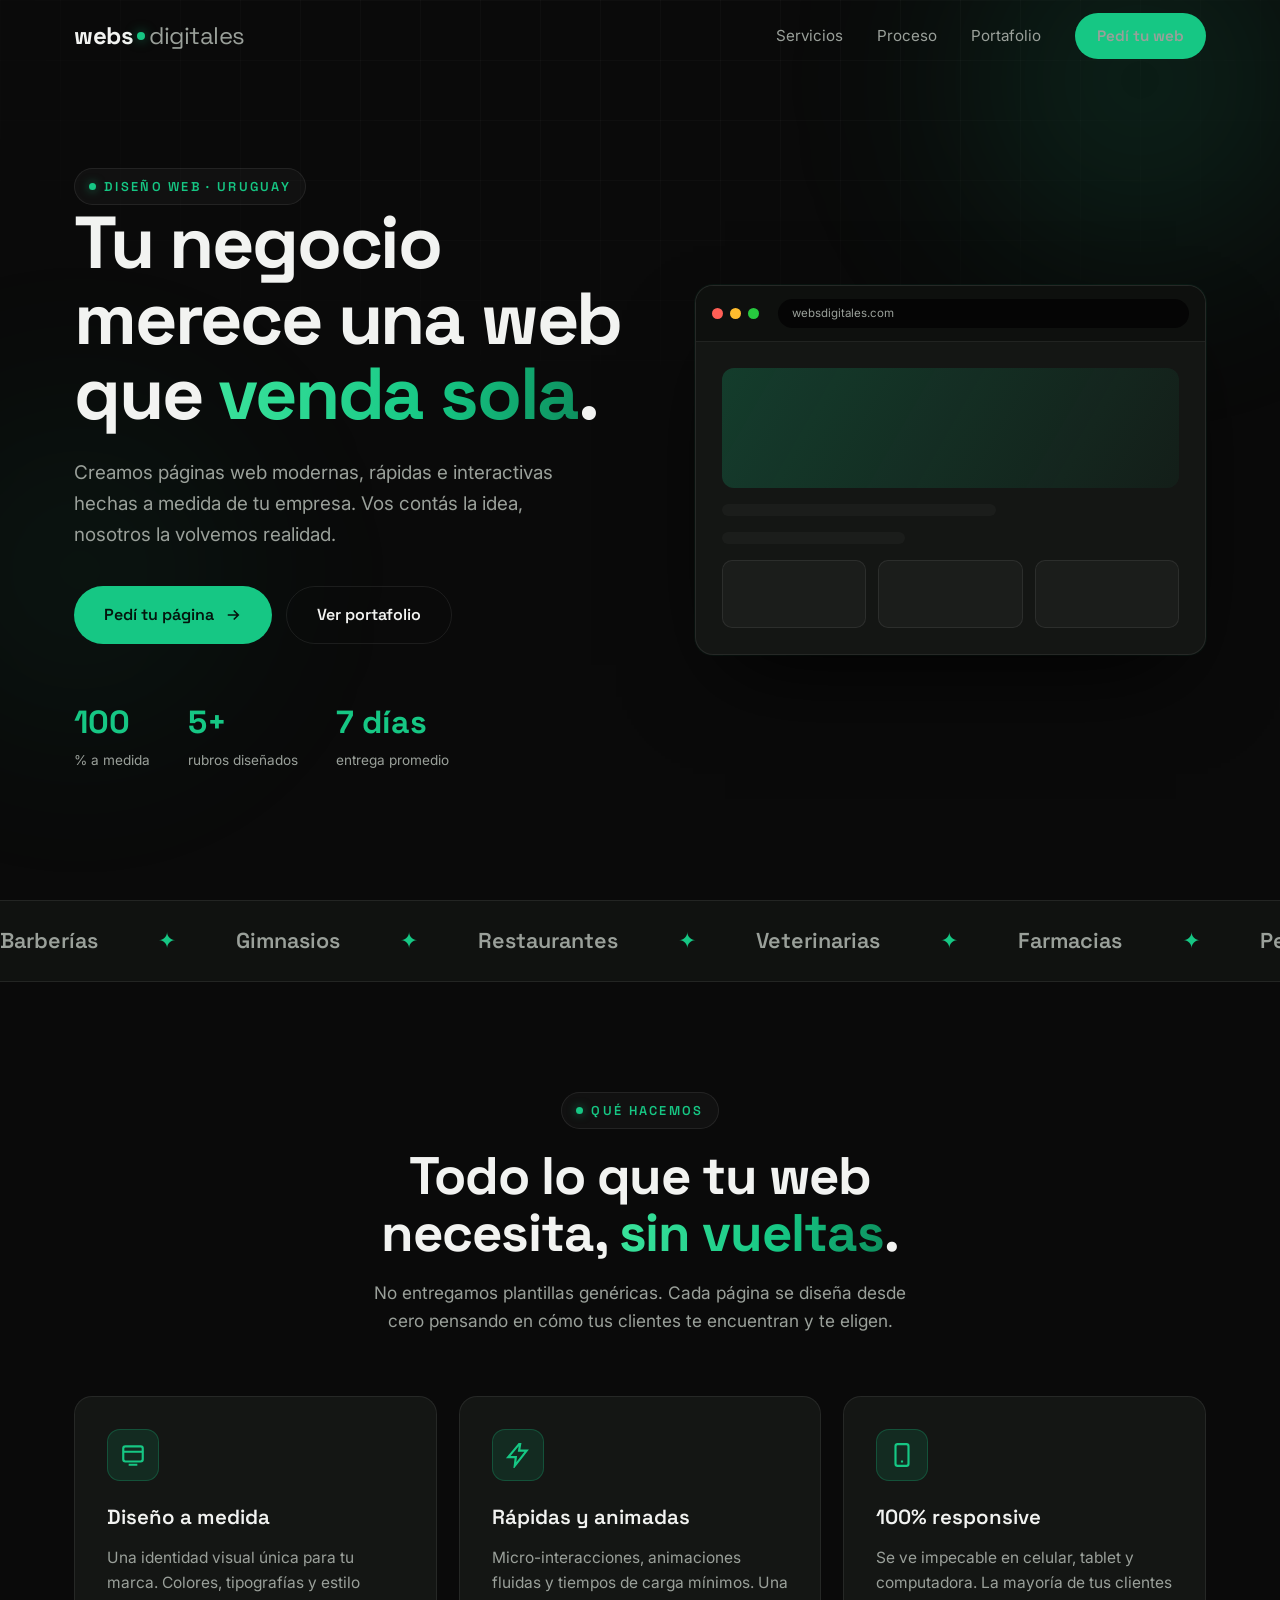
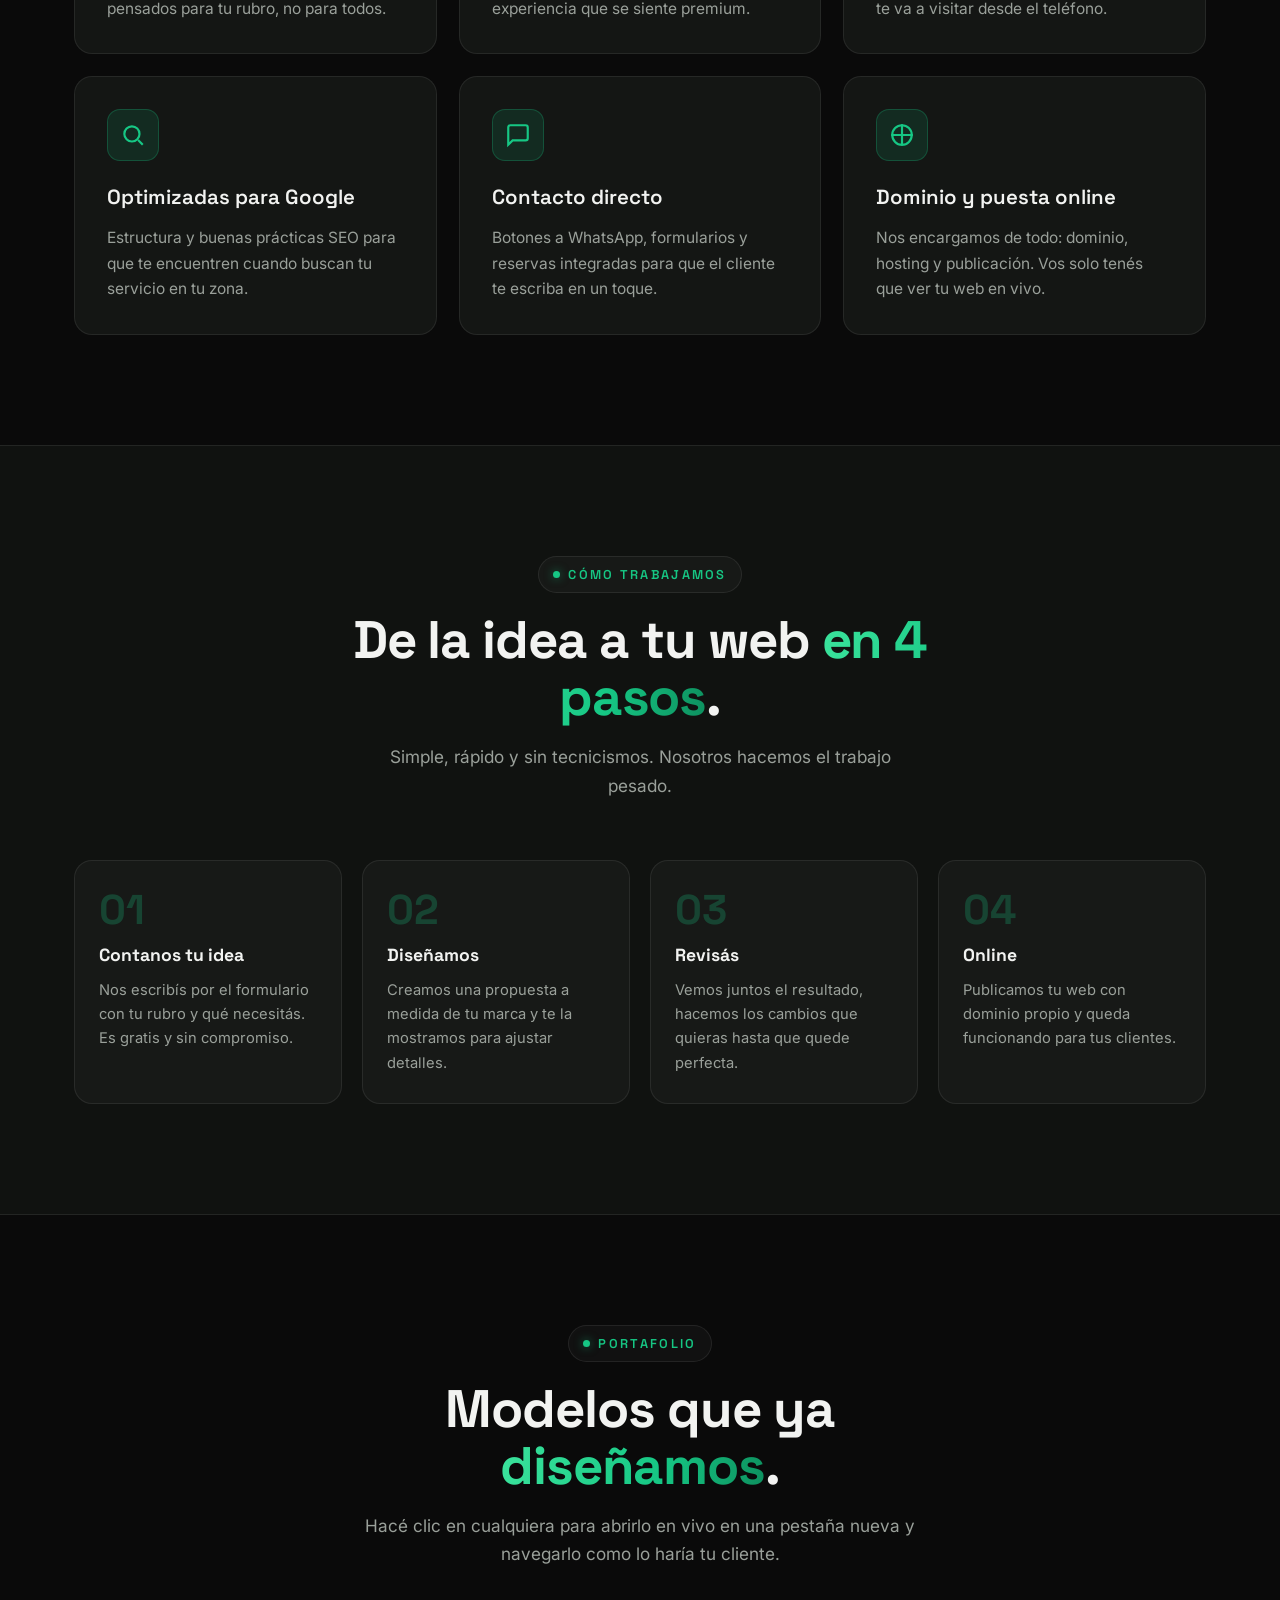
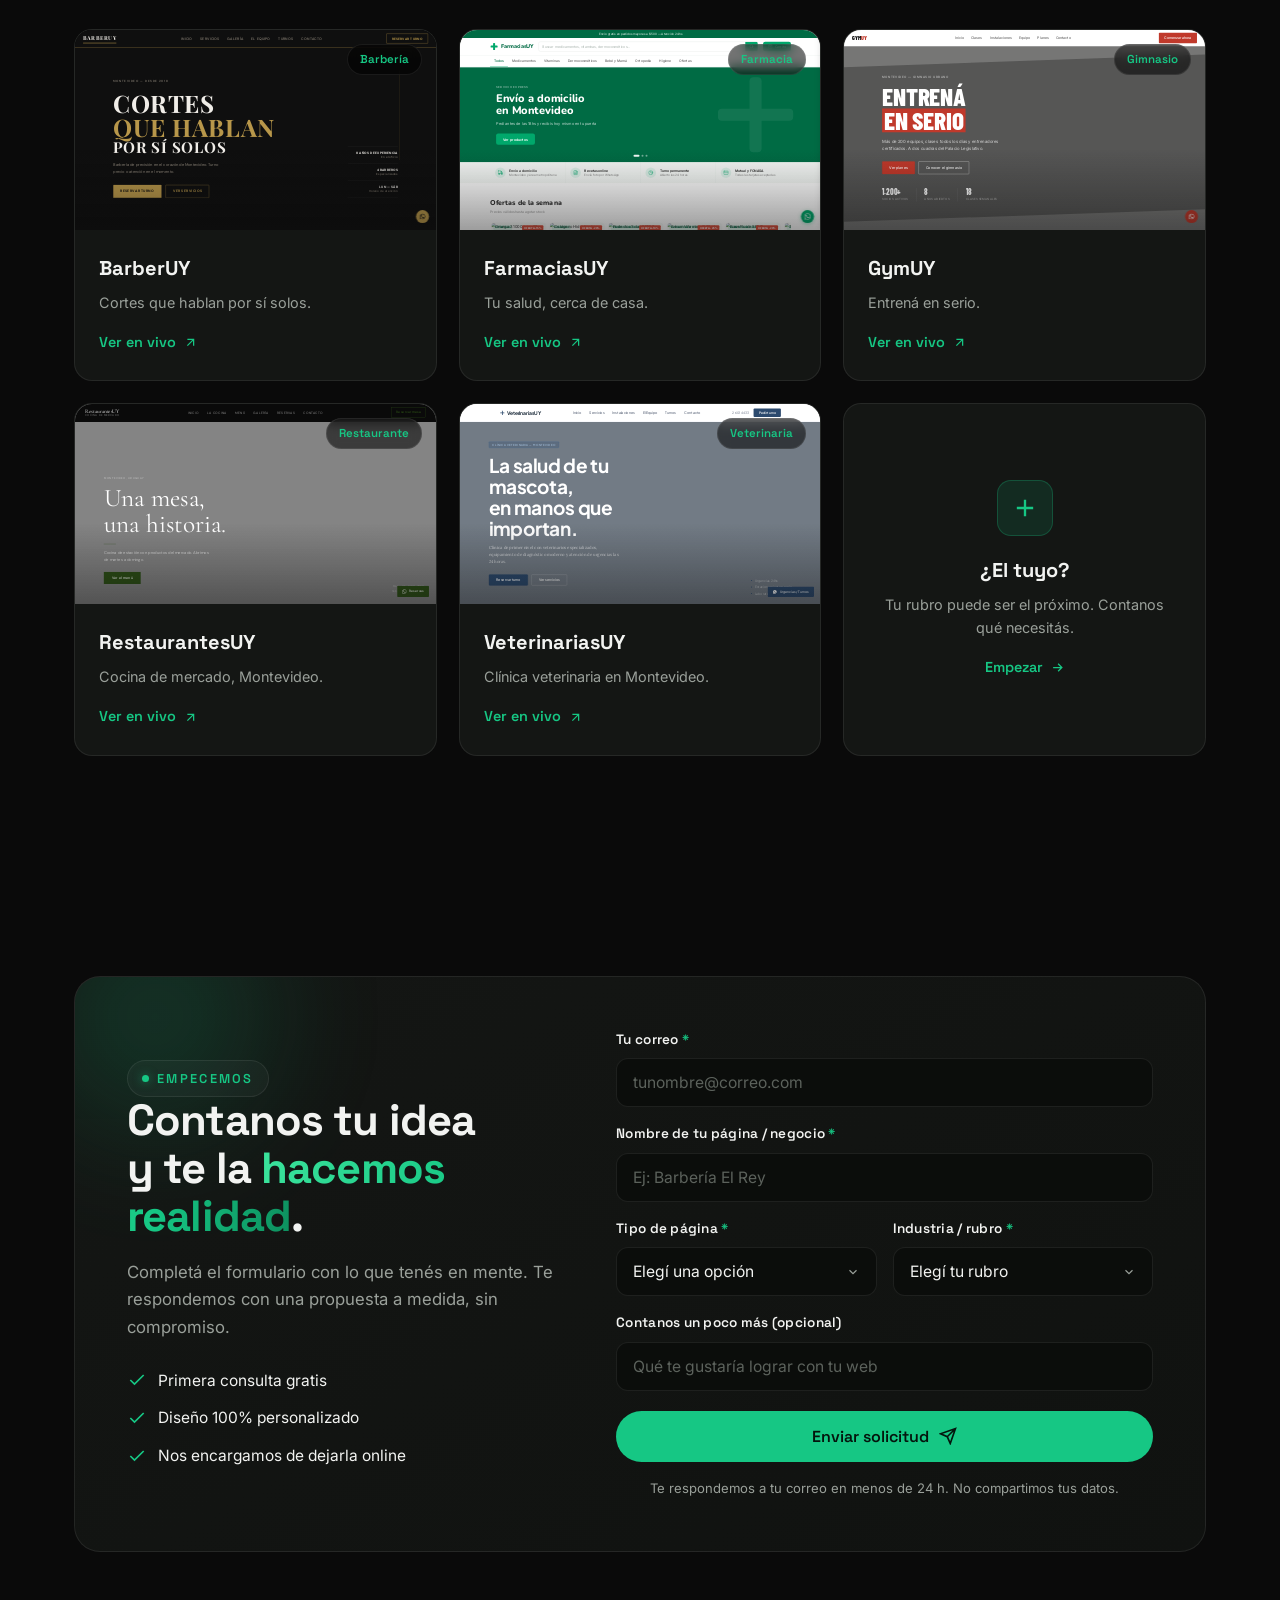
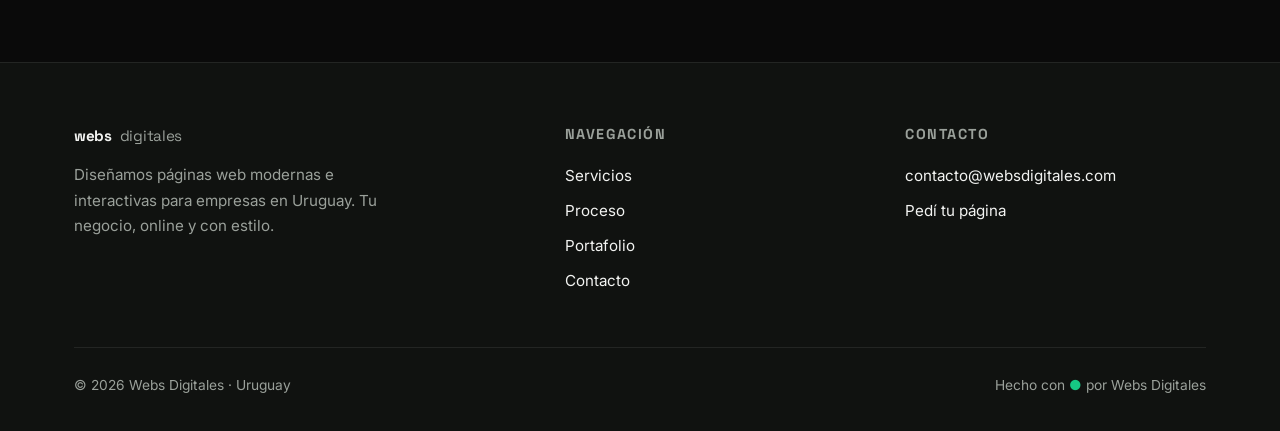
==== commit 45a14b59: "Add files via upload" ====
--- a/index.html
+++ b/index.html
@@ -12,6 +12,30 @@
 <meta property="og:description" content="Diseñamos páginas web modernas e interactivas para empresas. Mirá nuestro portafolio y pedí la tuya." />
 <meta property="og:type" content="website" />
 <meta property="og:url" content="https://websdigitales.com" />
+<link rel="canonical" href="https://websdigitales.com/" />
+
+<!-- Datos estructurados: identidad de marca -->
+<script type="application/ld+json">
+{
+  "@context": "https://schema.org",
+  "@type": "Organization",
+  "name": "Webs Digitales",
+  "alternateName": "WebsDigitales",
+  "url": "https://websdigitales.com",
+  "email": "contacto@websdigitales.com",
+  "description": "Diseñamos páginas web modernas, rápidas e interactivas para empresas en Uruguay.",
+  "areaServed": "UY",
+  "slogan": "Páginas web que venden por vos"
+}
+</script>
+<script type="application/ld+json">
+{
+  "@context": "https://schema.org",
+  "@type": "WebSite",
+  "name": "Webs Digitales",
+  "url": "https://websdigitales.com"
+}
+</script>
 
 <link rel="preconnect" href="https://fonts.googleapis.com" />
 <link rel="preconnect" href="https://fonts.gstatic.com" crossorigin />
@@ -234,11 +258,12 @@
   min-height: 300px;
 }
 .folio:hover { transform: translateY(-8px); border-color: rgba(22,199,132,0.5); }
-.folio-visual { height: 190px; position: relative; overflow: hidden; }
-.folio-visual .fake { position: absolute; inset: 0; padding: 20px; display: flex; flex-direction: column; gap: 10px; transition: transform .5s ease; }
-.folio:hover .folio-visual .fake { transform: scale(1.05); }
-.folio-visual .bar { height: 12px; border-radius: 6px; background: rgba(255,255,255,0.12); }
-.folio-visual .big { flex: 1; border-radius: 10px; }
+.folio-visual { height: 200px; position: relative; overflow: hidden; background: #0b0d0b; }
+.folio-frame { position: absolute; inset: 0; overflow: hidden; transition: transform .6s ease; }
+.folio:hover .folio-frame { transform: scale(1.05); }
+.folio-frame iframe { position: absolute; top: 0; left: 0; width: 1440px; height: 1000px; border: 0; pointer-events: none; transform-origin: top left; background: #0b0d0b; opacity: 0; transition: opacity .5s ease; }
+.folio-frame iframe.loaded { opacity: 1; }
+.folio-frame::after { content: ''; position: absolute; inset: 0; background: linear-gradient(180deg, rgba(10,10,10,0) 60%, rgba(10,10,10,0.4)); pointer-events: none; }
 .folio-tag { position: absolute; top: 14px; right: 14px; z-index: 3; font-size: 0.72rem; font-family: var(--ff-display); font-weight: 600; padding: 5px 12px; border-radius: 100px; background: rgba(0,0,0,0.55); backdrop-filter: blur(6px); border: 1px solid var(--border); color: var(--green); }
 .folio-body { padding: 22px 24px 26px; }
 .folio-body h3 { font-family: var(--ff-display); font-size: 1.25rem; margin-bottom: 6px; }
@@ -247,17 +272,7 @@
 .folio-open svg { width: 15px; height: 15px; transition: transform .25s; }
 .folio:hover .folio-open svg { transform: translate(3px,-3px); }
 
-/* palette variants for fake previews */
-.pv-barber .big { background: linear-gradient(135deg,#B8974A,#5c4a1f); }
-.pv-barber .bar { background: rgba(184,151,74,0.4); }
-.pv-farma .big { background: linear-gradient(135deg,#2ea6ff,#0b5c9e); }
-.pv-farma .bar { background: rgba(46,166,255,0.4); }
-.pv-gym .big { background: linear-gradient(135deg,#16C784,#0a6e49); }
-.pv-gym .bar { background: rgba(22,199,132,0.4); }
-.pv-resto .big { background: linear-gradient(135deg,#e0653b,#7a2d16); }
-.pv-resto .bar { background: rgba(224,101,59,0.4); }
-.pv-vet .big { background: linear-gradient(135deg,#9b7bff,#4b2fa8); }
-.pv-vet .bar { background: rgba(155,123,255,0.4); }
+/* (las vistas previas ahora son iframes en vivo de cada demo) */
 
 /* ============================================================
    FORM / CTA
@@ -471,7 +486,7 @@
 
       <a class="folio reveal" href="demo-BarberiaUY.html" target="_blank" rel="noopener">
         <span class="folio-tag">Barbería</span>
-        <div class="folio-visual pv-barber"><div class="fake"><div class="bar" style="width:50%"></div><div class="big"></div><div class="bar" style="width:70%"></div></div></div>
+        <div class="folio-visual"><div class="folio-frame"><iframe src="demo-BarberiaUY.html" loading="lazy" scrolling="no" tabindex="-1" aria-hidden="true" title="Vista previa BarberUY"></iframe></div></div>
         <div class="folio-body">
           <h3>BarberUY</h3>
           <p>Cortes que hablan por sí solos.</p>
@@ -481,7 +496,7 @@
 
       <a class="folio reveal" href="demo-FarmaciasUY.html" target="_blank" rel="noopener">
         <span class="folio-tag">Farmacia</span>
-        <div class="folio-visual pv-farma"><div class="fake"><div class="bar" style="width:50%"></div><div class="big"></div><div class="bar" style="width:70%"></div></div></div>
+        <div class="folio-visual"><div class="folio-frame"><iframe src="demo-FarmaciasUY.html" loading="lazy" scrolling="no" tabindex="-1" aria-hidden="true" title="Vista previa FarmaciasUY"></iframe></div></div>
         <div class="folio-body">
           <h3>FarmaciasUY</h3>
           <p>Tu salud, cerca de casa.</p>
@@ -491,7 +506,7 @@
 
       <a class="folio reveal" href="demo-GymUY.html" target="_blank" rel="noopener">
         <span class="folio-tag">Gimnasio</span>
-        <div class="folio-visual pv-gym"><div class="fake"><div class="bar" style="width:50%"></div><div class="big"></div><div class="bar" style="width:70%"></div></div></div>
+        <div class="folio-visual"><div class="folio-frame"><iframe src="demo-GymUY.html" loading="lazy" scrolling="no" tabindex="-1" aria-hidden="true" title="Vista previa GymUY"></iframe></div></div>
         <div class="folio-body">
           <h3>GymUY</h3>
           <p>Entrená en serio.</p>
@@ -501,7 +516,7 @@
 
       <a class="folio reveal" href="demo-RestaurantesUY.html" target="_blank" rel="noopener">
         <span class="folio-tag">Restaurante</span>
-        <div class="folio-visual pv-resto"><div class="fake"><div class="bar" style="width:50%"></div><div class="big"></div><div class="bar" style="width:70%"></div></div></div>
+        <div class="folio-visual"><div class="folio-frame"><iframe src="demo-RestaurantesUY.html" loading="lazy" scrolling="no" tabindex="-1" aria-hidden="true" title="Vista previa RestaurantesUY"></iframe></div></div>
         <div class="folio-body">
           <h3>RestaurantesUY</h3>
           <p>Cocina de mercado, Montevideo.</p>
@@ -511,7 +526,7 @@
 
       <a class="folio reveal" href="demo-VeterinariasUY.html" target="_blank" rel="noopener">
         <span class="folio-tag">Veterinaria</span>
-        <div class="folio-visual pv-vet"><div class="fake"><div class="bar" style="width:50%"></div><div class="big"></div><div class="bar" style="width:70%"></div></div></div>
+        <div class="folio-visual"><div class="folio-frame"><iframe src="demo-VeterinariasUY.html" loading="lazy" scrolling="no" tabindex="-1" aria-hidden="true" title="Vista previa VeterinariasUY"></iframe></div></div>
         <div class="folio-body">
           <h3>VeterinariasUY</h3>
           <p>Clínica veterinaria en Montevideo.</p>
@@ -681,6 +696,24 @@
 
 /* ---- Year ---- */
 document.getElementById('year').textContent = new Date().getFullYear();
+
+/* ---- Portfolio: vistas previas en vivo (escalar iframes) ---- */
+function scaleFolioFrames() {
+  document.querySelectorAll('.folio-frame').forEach(frame => {
+    const iframe = frame.querySelector('iframe');
+    if (!iframe || !frame.clientWidth) return;
+    const base = 1440;
+    const scale = frame.clientWidth / base;
+    iframe.style.transform = 'scale(' + scale + ')';
+    iframe.style.height = (frame.clientHeight / scale) + 'px';
+  });
+}
+document.querySelectorAll('.folio-frame iframe').forEach(f => {
+  f.addEventListener('load', () => { f.classList.add('loaded'); scaleFolioFrames(); });
+});
+window.addEventListener('load', scaleFolioFrames);
+window.addEventListener('resize', scaleFolioFrames);
+scaleFolioFrames();
 
 /* ---- Form submit via Web3Forms (AJAX, sin recargar) ---- */
 const form = document.getElementById('leadForm');
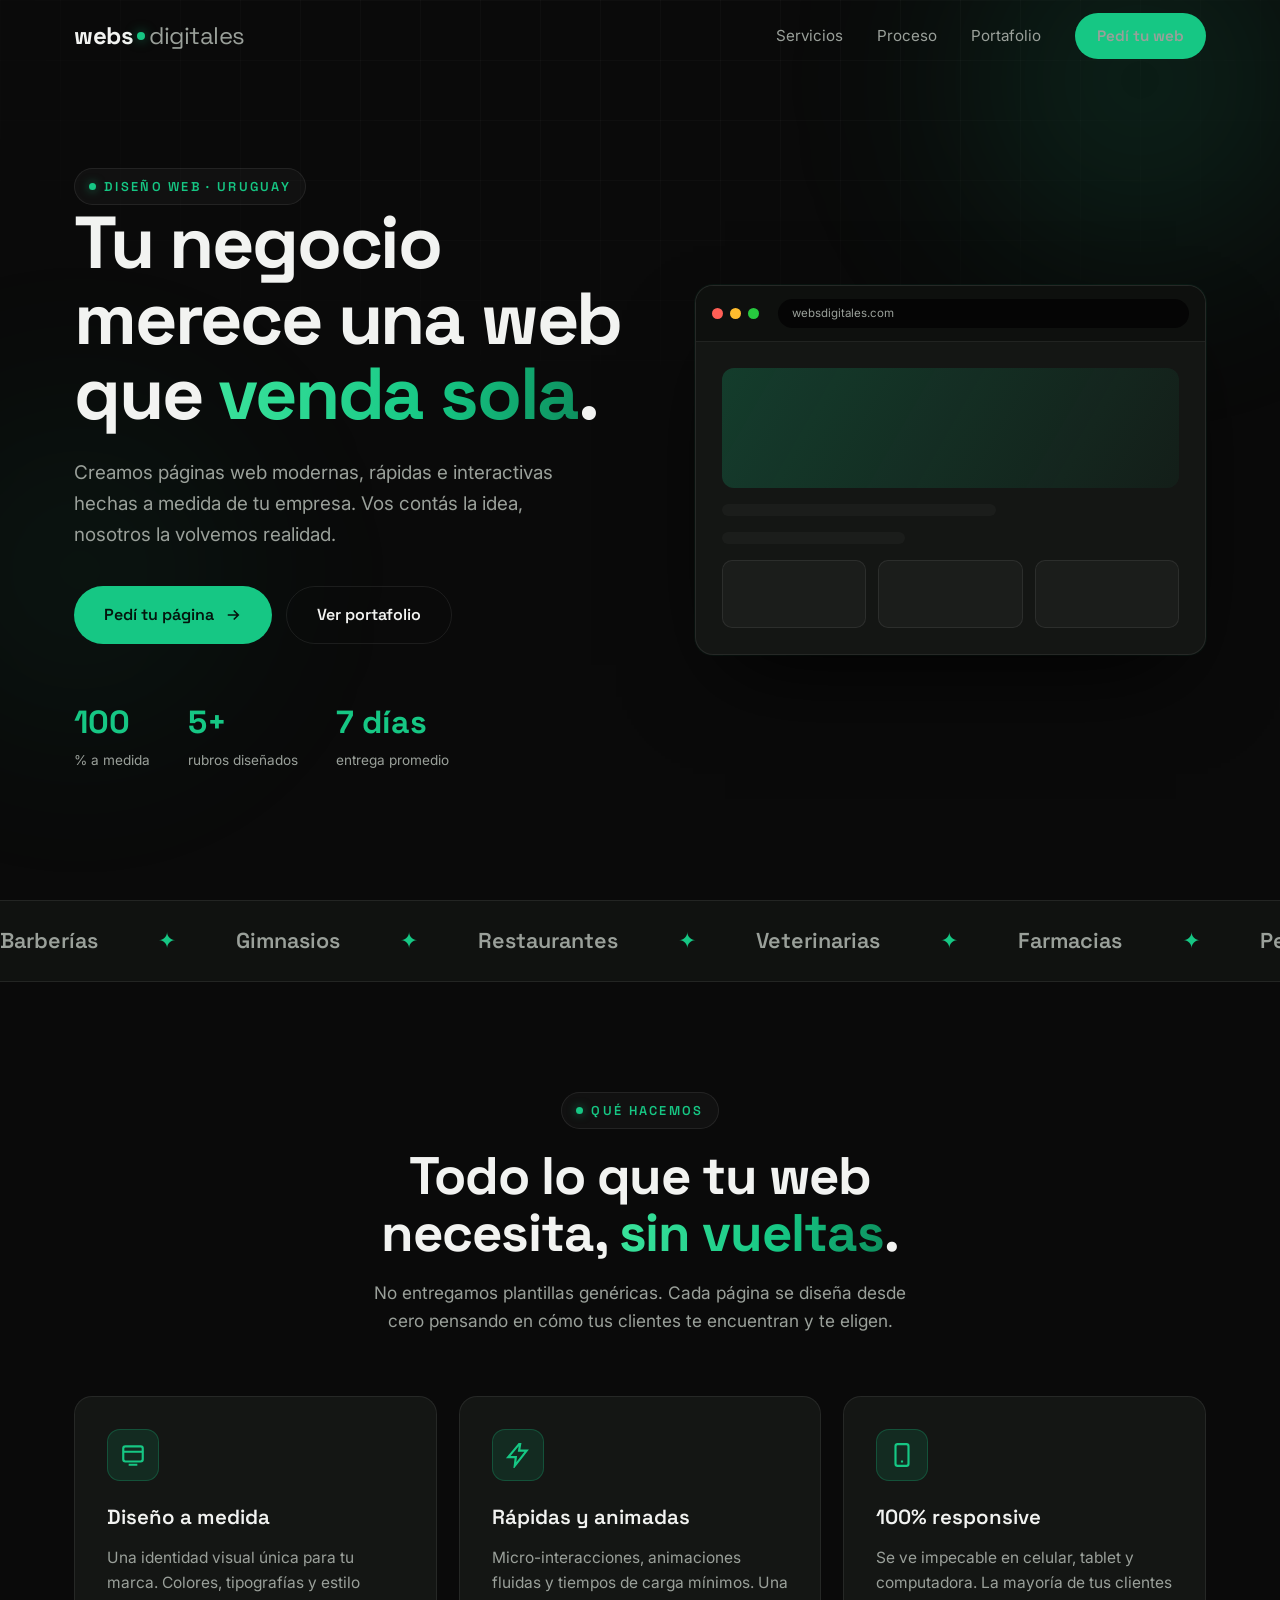
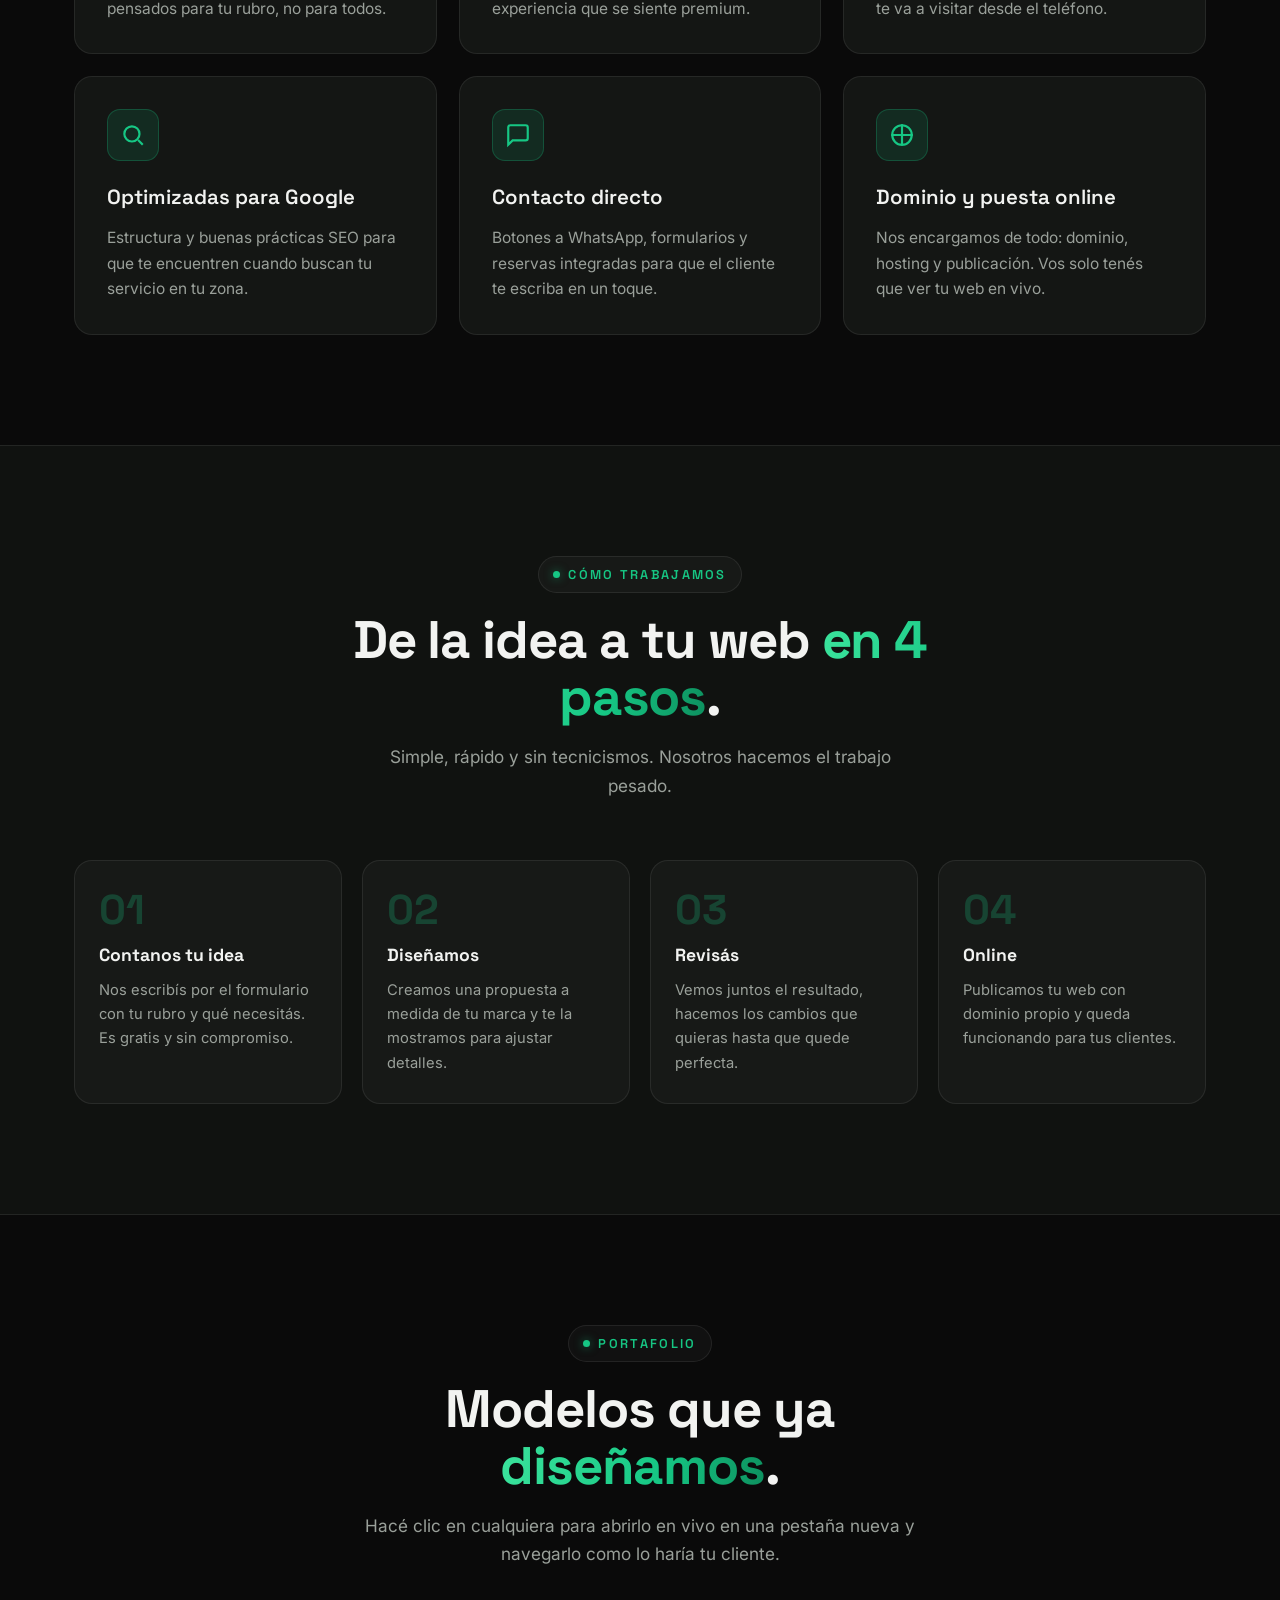
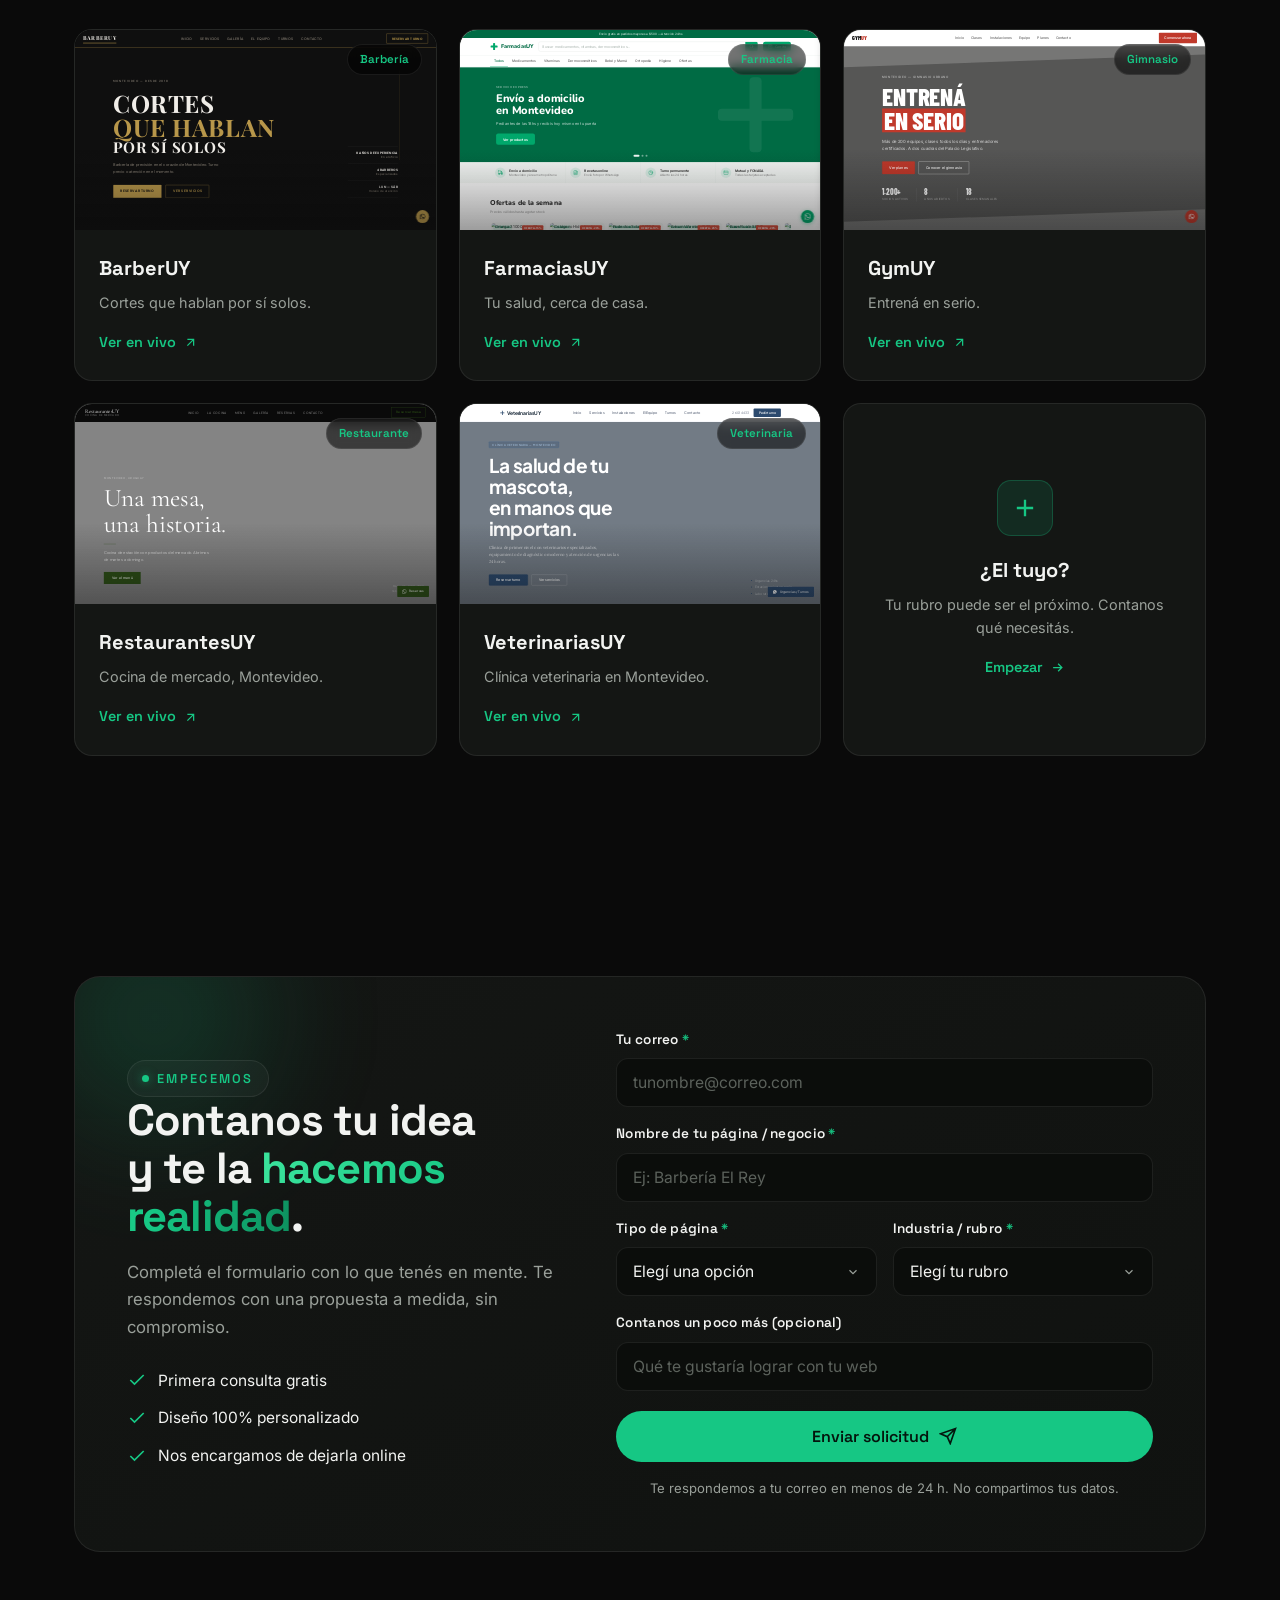
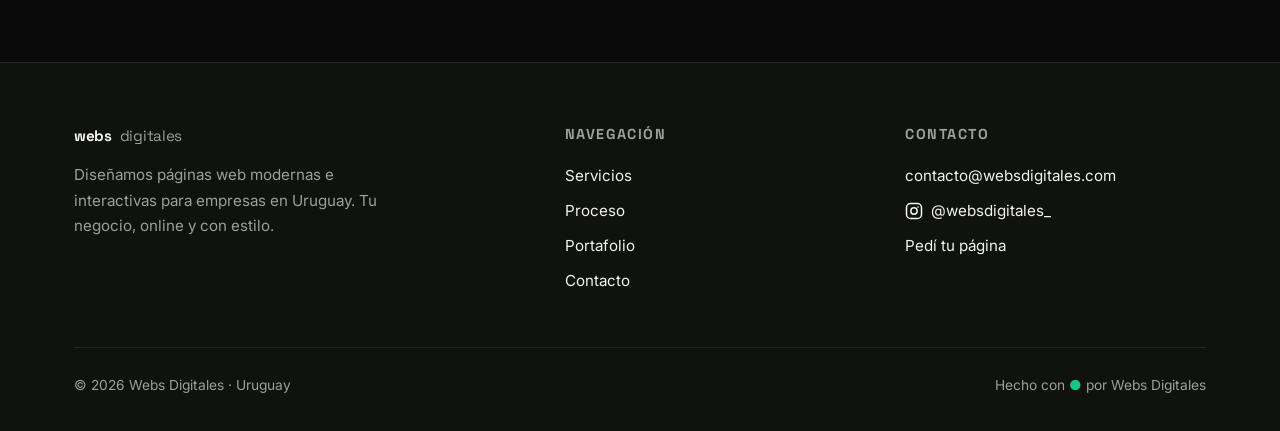
==== commit 3763eec4: "Add files via upload" ====
--- a/index.html
+++ b/index.html
@@ -25,7 +25,8 @@
   "email": "contacto@websdigitales.com",
   "description": "Diseñamos páginas web modernas, rápidas e interactivas para empresas en Uruguay.",
   "areaServed": "UY",
-  "slogan": "Páginas web que venden por vos"
+  "slogan": "Páginas web que venden por vos",
+  "sameAs": ["https://www.instagram.com/websdigitales_/"]
 }
 </script>
 <script type="application/ld+json">
@@ -644,6 +645,10 @@
       <div class="foot-col">
         <h5>Contacto</h5>
         <a href="mailto:contacto@websdigitales.com">contacto@websdigitales.com</a>
+        <a href="https://www.instagram.com/websdigitales_/" target="_blank" rel="noopener" style="display:inline-flex; align-items:center; gap:8px;">
+          <svg width="18" height="18" viewBox="0 0 24 24" fill="none" stroke="currentColor" stroke-width="2" style="flex-shrink:0;"><rect x="2" y="2" width="20" height="20" rx="5.5"/><circle cx="12" cy="12" r="4.2"/><circle cx="17.4" cy="6.6" r="1.1" fill="currentColor" stroke="none"/></svg>
+          @websdigitales_
+        </a>
         <a href="#contacto">Pedí tu página</a>
       </div>
     </div>
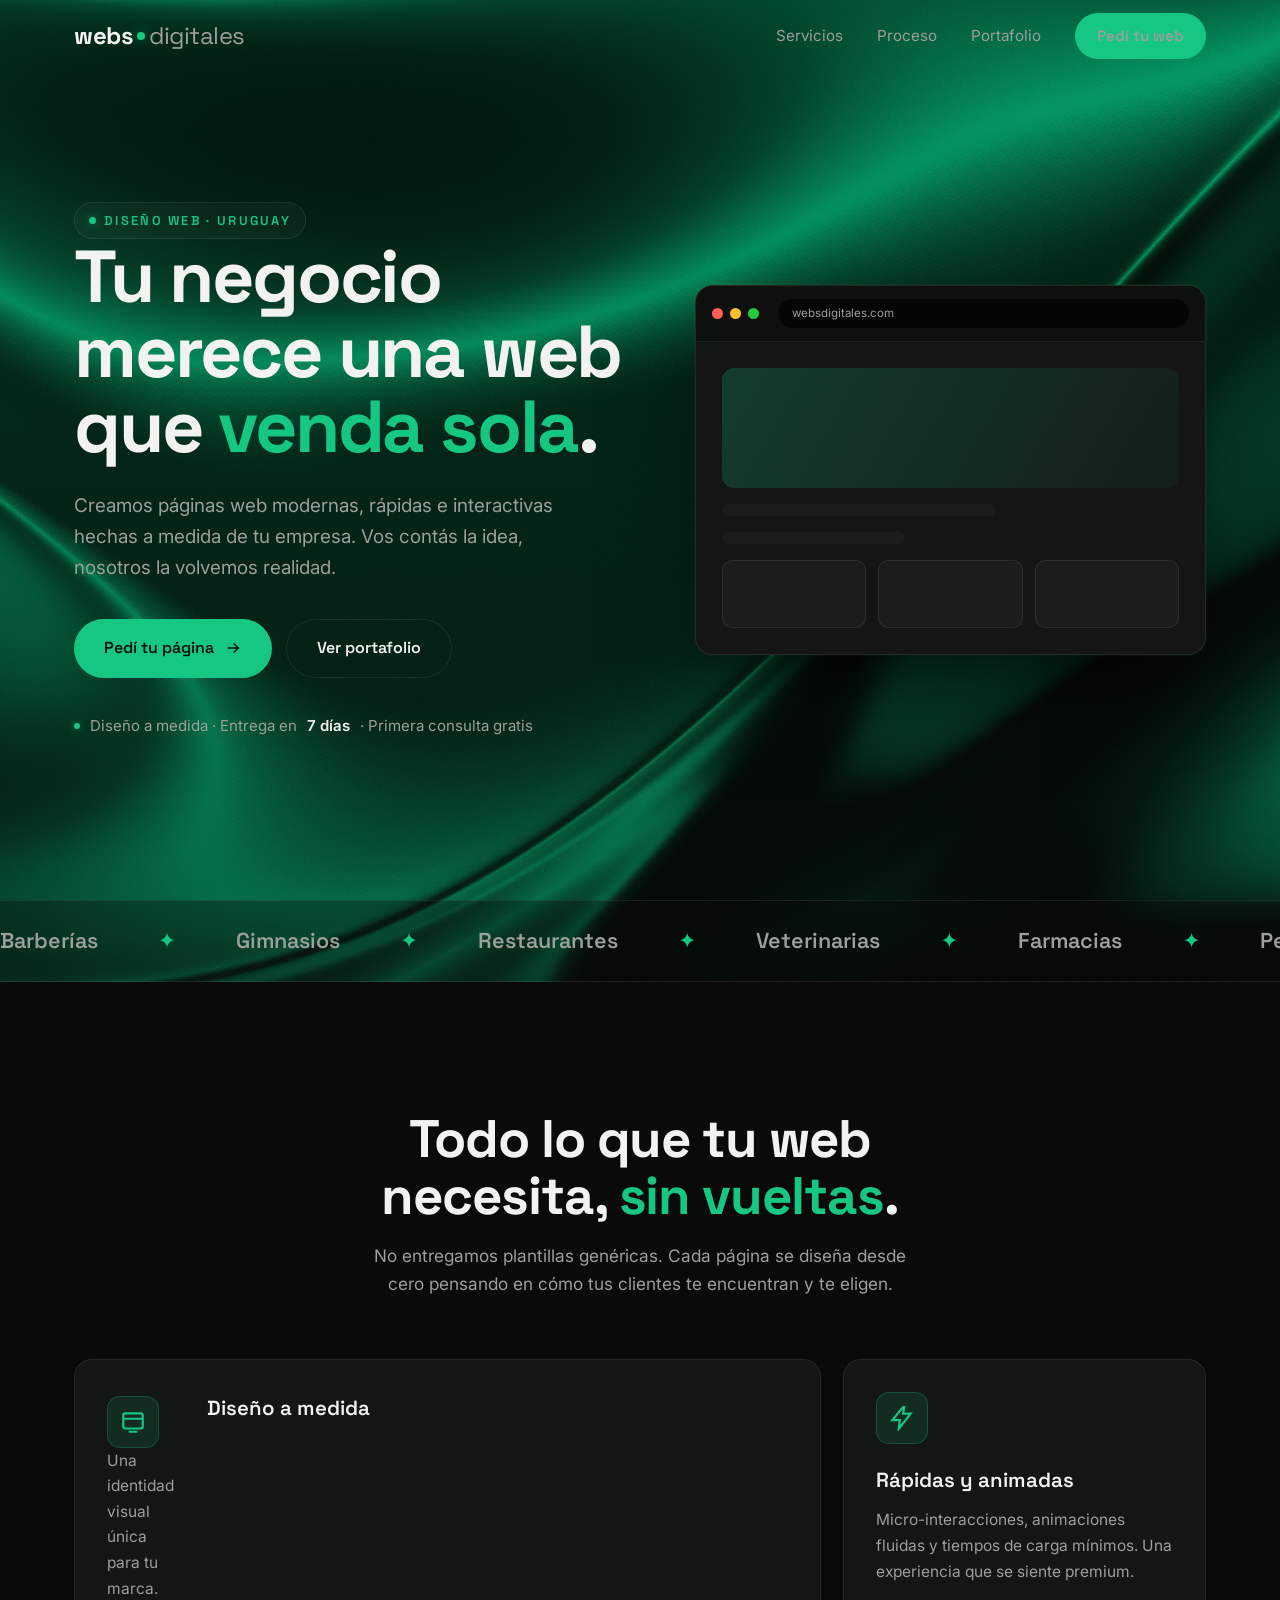
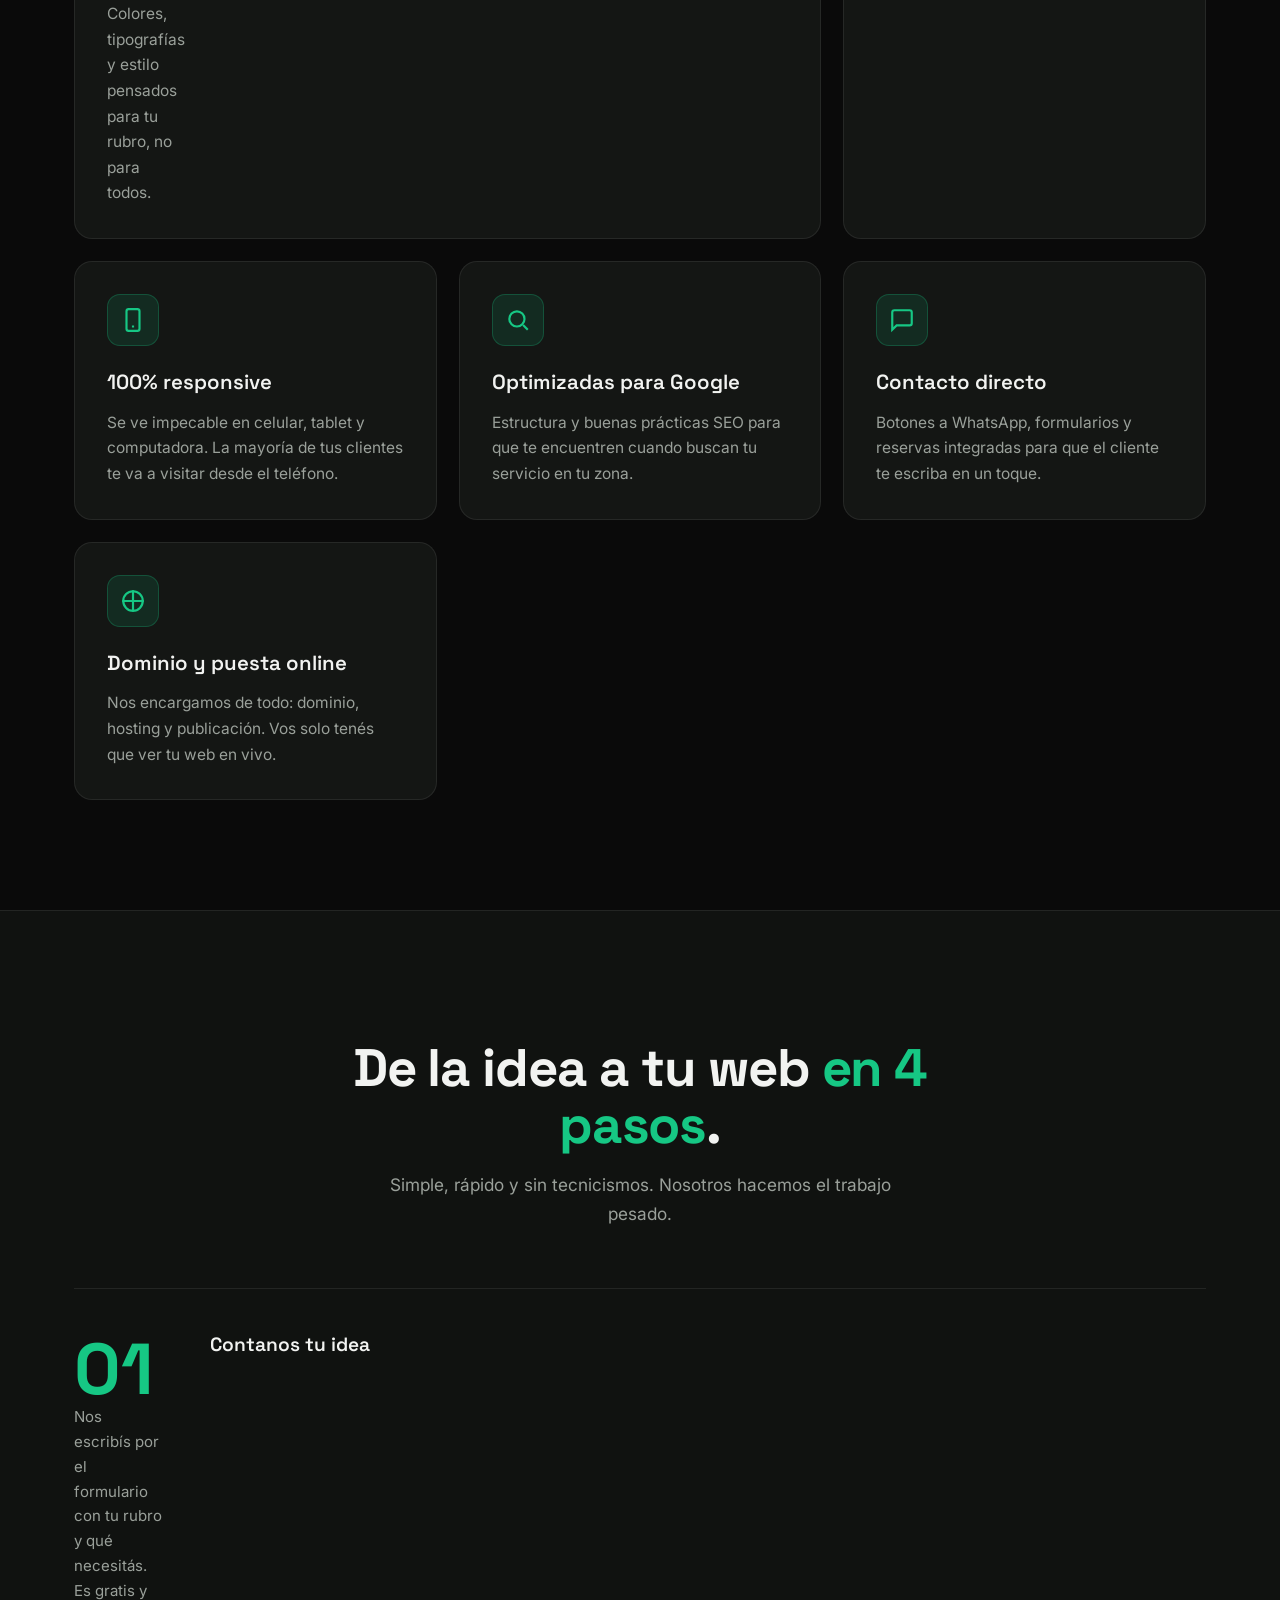
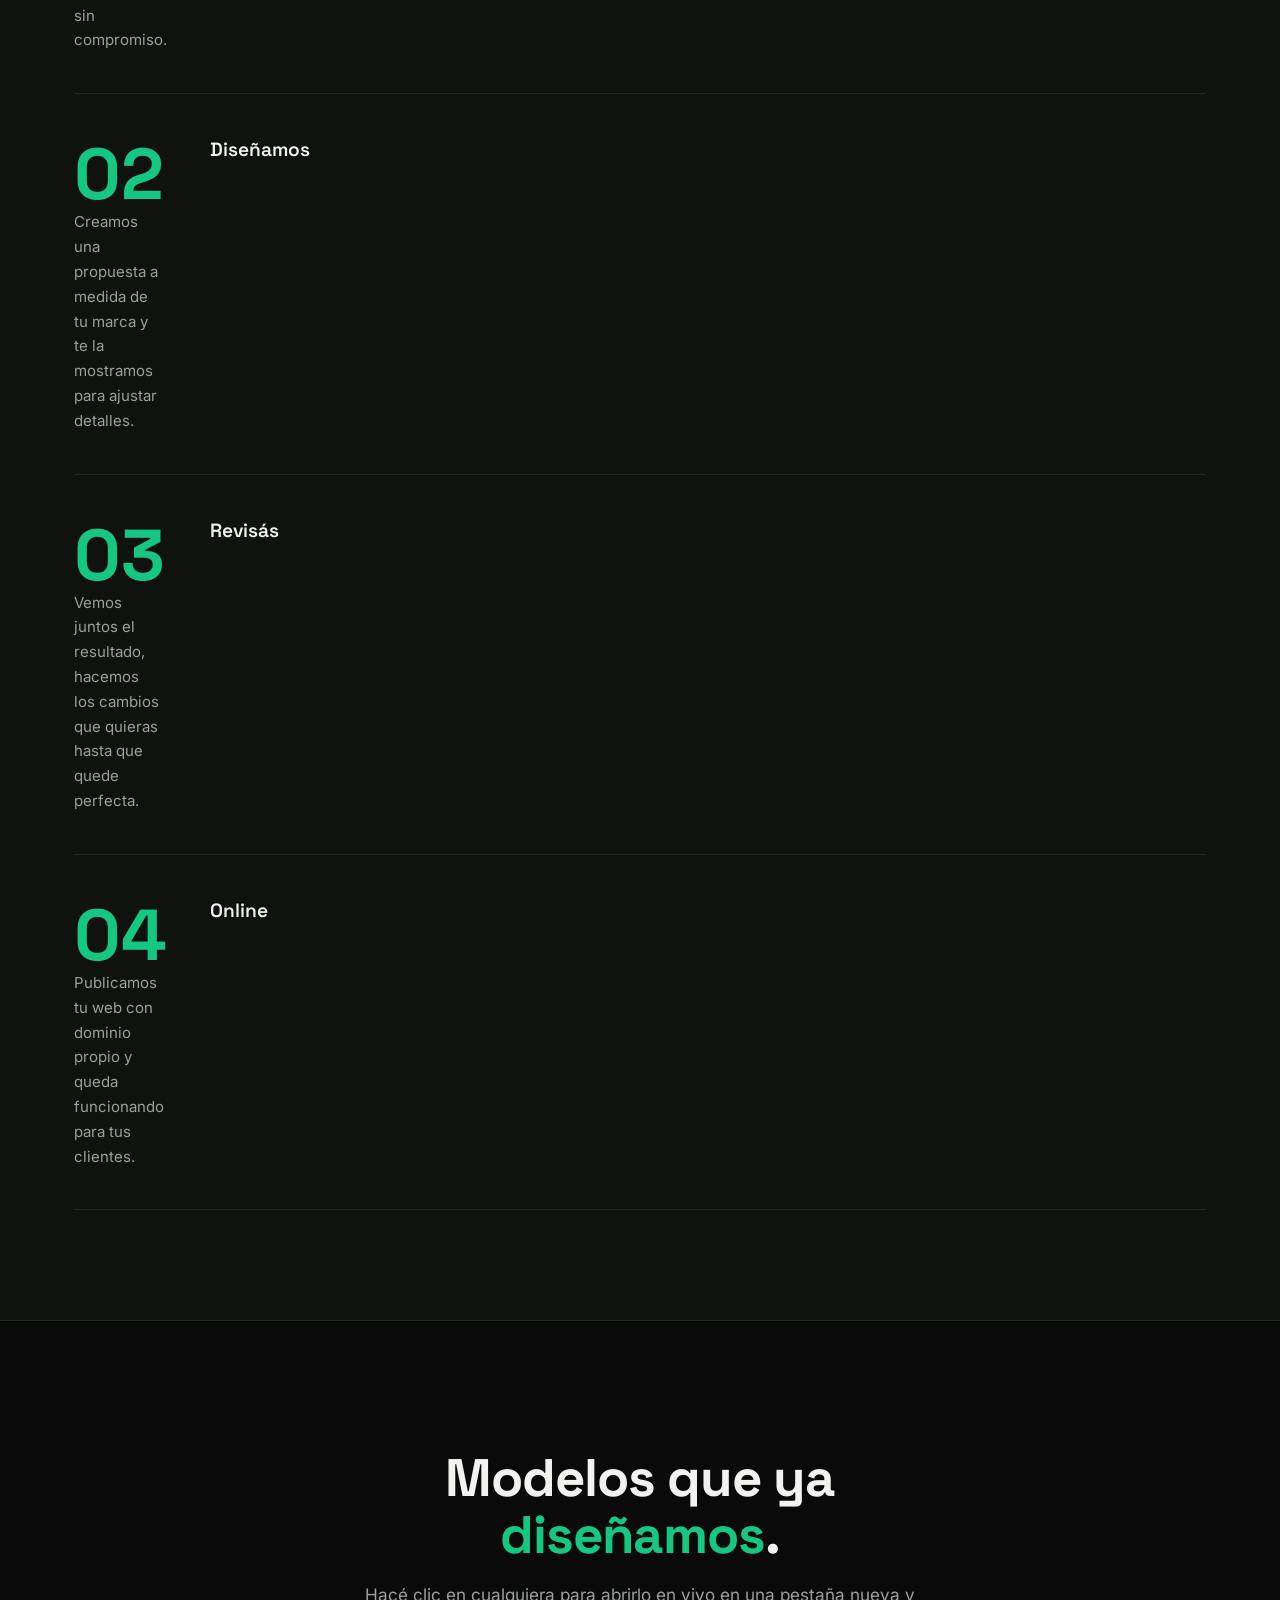
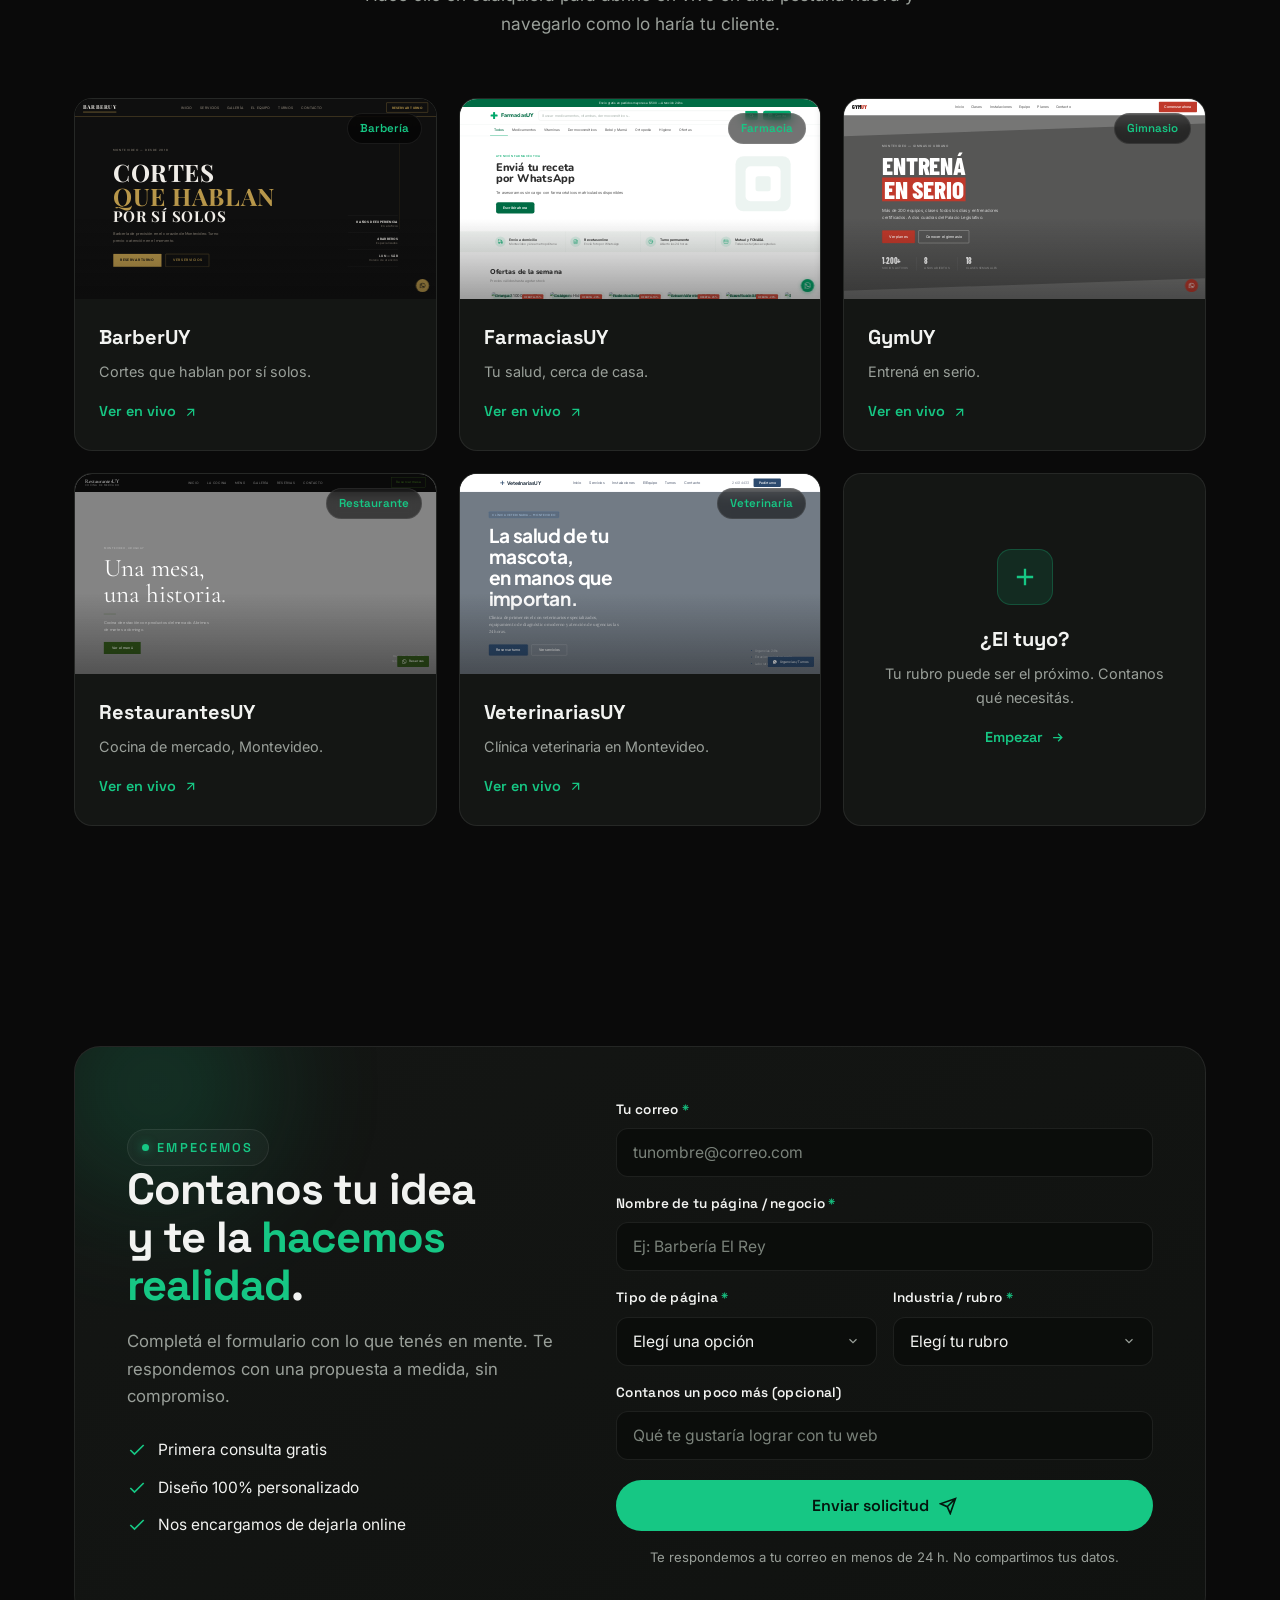
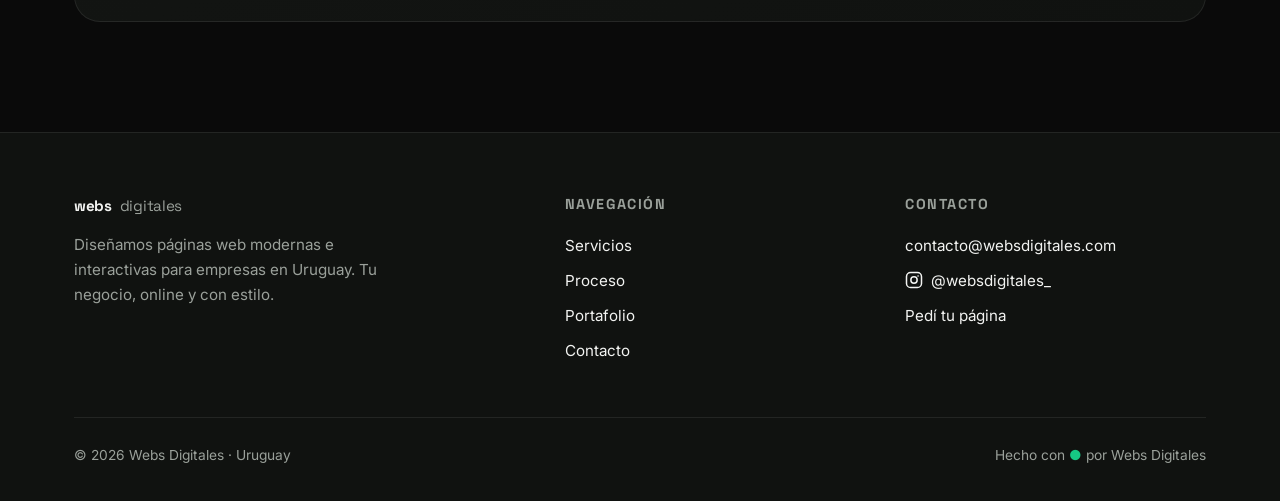
==== commit 56f372c2: "Add files via upload" ====
--- a/index.html
+++ b/index.html
@@ -77,6 +77,7 @@
 a { color: inherit; text-decoration: none; }
 img, svg { display: block; max-width: 100%; }
 ::selection { background: var(--green); color: #04150D; }
+:focus-visible { outline: 2px solid var(--green); outline-offset: 3px; border-radius: 4px; }
 
 /* Scrollbar */
 ::-webkit-scrollbar { width: 10px; }
@@ -106,8 +107,7 @@
 }
 .sub-sec { color: var(--text-muted); font-size: 1.08rem; max-width: 560px; }
 .gradient-text {
-  background: linear-gradient(100deg, var(--green-soft), var(--green) 60%, #0d8f5e);
-  -webkit-background-clip: text; background-clip: text; color: transparent;
+  color: var(--green);
 }
 
 /* ============================================================
@@ -181,9 +181,9 @@
 }
 .hero p.lead { color: var(--text-muted); font-size: 1.18rem; margin: 26px 0 36px; max-width: 520px; }
 .hero-cta { display: flex; gap: 14px; flex-wrap: wrap; }
-.hero-stats { display: flex; gap: 38px; margin-top: 52px; }
-.hero-stats .stat .num { font-family: var(--ff-display); font-weight: 700; font-size: 2rem; color: var(--green); }
-.hero-stats .stat .lbl { font-size: 0.85rem; color: var(--text-muted); }
+.hero-trust { display: flex; align-items: center; gap: 10px; margin-top: 36px; color: var(--text-muted); font-size: 0.94rem; }
+.hero-trust strong { color: var(--text); font-weight: 600; }
+.hero-trust::before { content: ''; flex-shrink: 0; width: 6px; height: 6px; border-radius: 50%; background: var(--green); box-shadow: 0 0 8px var(--green-glow); }
 
 /* Floating browser mockup */
 .mockup {
@@ -239,15 +239,18 @@
 .card .ico svg { width: 26px; height: 26px; stroke: var(--green); }
 .card h3 { font-family: var(--ff-display); font-size: 1.28rem; font-weight: 600; margin-bottom: 10px; }
 .card p { color: var(--text-muted); font-size: 0.97rem; }
+.card:first-child { grid-column: span 2; display: grid; grid-template-columns: 72px 1fr; gap: 0 28px; align-items: start; }
+.card:first-child .ico { margin-bottom: 0; margin-top: 4px; }
 
 /* ============================================================
    PROCESS
 ============================================================ */
-.steps { display: grid; grid-template-columns: repeat(4, 1fr); gap: 20px; counter-reset: step; }
-.step { padding: 28px 24px; border-radius: var(--radius); border: 1px solid var(--border); background: var(--surface); position: relative; }
-.step .n { font-family: var(--ff-display); font-weight: 700; font-size: 2.6rem; color: rgba(22,199,132,0.25); line-height: 1; }
-.step h4 { font-family: var(--ff-display); font-size: 1.1rem; margin: 10px 0 8px; }
-.step p { color: var(--text-muted); font-size: 0.92rem; }
+.steps { display: grid; gap: 0; }
+.step { display: grid; grid-template-columns: 88px 1fr; gap: 0 48px; padding: 40px 0; border-top: 1px solid var(--border); background: transparent; border-radius: 0; position: relative; align-items: start; }
+.step:last-child { border-bottom: 1px solid var(--border); }
+.step .n { font-family: var(--ff-display); font-weight: 700; font-size: clamp(3rem, 6vw, 4.5rem); color: var(--green); line-height: 1; padding-top: 4px; }
+.step h4 { font-family: var(--ff-display); font-size: 1.2rem; font-weight: 600; margin: 0 0 8px; }
+.step p { color: var(--text-muted); font-size: 0.94rem; }
 
 /* ============================================================
    PORTFOLIO
@@ -301,7 +304,7 @@
   font-family: var(--ff-body); font-size: 0.98rem; transition: border-color .2s, box-shadow .2s;
   appearance: none;
 }
-.field input::placeholder { color: #5c625c; }
+.field input::placeholder { color: #7a827a; }
 .field input:focus, .field select:focus { outline: none; border-color: var(--green); box-shadow: 0 0 0 3px rgba(22,199,132,0.15); }
 .field select { background-image: url("data:image/svg+xml,%3Csvg xmlns='http://www.w3.org/2000/svg' width='14' height='14' fill='none' stroke='%239AA09A' stroke-width='2' viewBox='0 0 24 24'%3E%3Cpath d='M6 9l6 6 6-6'/%3E%3C/svg%3E"); background-repeat: no-repeat; background-position: right 16px center; padding-right: 42px; }
 .field select option { background: #0b0d0b; }
@@ -330,7 +333,7 @@
 @media (max-width: 900px) {
   .hero-grid { grid-template-columns: 1fr; gap: 40px; }
   .hero { padding-top: 110px; }
-  .cards, .steps, .portfolio-grid { grid-template-columns: 1fr 1fr; }
+  .cards, .portfolio-grid { grid-template-columns: 1fr 1fr; }
   .cta-wrap { grid-template-columns: 1fr; padding: 36px; }
   .foot-grid { grid-template-columns: 1fr 1fr; }
   .nav-links { position: fixed; inset: 72px 0 auto 0; flex-direction: column; background: rgba(10,10,10,0.97); backdrop-filter: blur(14px); padding: 30px 24px; gap: 22px; border-bottom: 1px solid var(--border); transform: translateY(-120%); transition: transform .35s ease; height: auto; }
@@ -338,8 +341,11 @@
   .burger { display: flex; }
 }
 @media (max-width: 560px) {
-  .cards, .steps, .portfolio-grid, .form-row, .foot-grid { grid-template-columns: 1fr; }
-  .hero-stats { gap: 24px; }
+  .cards, .portfolio-grid, .form-row, .foot-grid { grid-template-columns: 1fr; }
+  .step { grid-template-columns: 1fr; gap: 4px; padding: 28px 0; }
+  .step .n { font-size: 2.8rem; padding-top: 0; }
+  .card:first-child { grid-column: auto; grid-template-columns: 1fr; }
+  .card:first-child .ico { margin-bottom: 20px; margin-top: 0; }
   .hero-cta { flex-direction: column; }
   .hero-cta .btn { width: 100%; }
   .cta-wrap { padding: 26px; }
@@ -349,6 +355,21 @@
   * { animation: none !important; scroll-behavior: auto; }
   .reveal { opacity: 1; transform: none; }
 }
+
+/* ============================================================
+   FONDO LÍQUIDO ANIMADO (WebGL) — hero + cinta
+============================================================ */
+.hero-liquid { position: relative; isolation: isolate; }
+#liquid-bg {
+  position: absolute; inset: 0; width: 100%; height: 100%;
+  z-index: -2; display: block; background: #04120c;
+}
+.hero-liquid-overlay {
+  position: absolute; inset: 0; z-index: -1; pointer-events: none;
+  background: linear-gradient(180deg, rgba(10,10,10,0.30), rgba(10,10,10,0.55));
+}
+/* La cinta se vuelve translúcida para que el gradiente se vea a través */
+.hero-liquid .marquee { background: rgba(10,10,10,0.35); }
 </style>
 </head>
 <body>
@@ -369,9 +390,14 @@
       <a href="#portafolio">Portafolio</a>
       <a href="#contacto" class="btn btn-primary nav-cta">Pedí tu web</a>
     </nav>
-    <button class="burger" id="burger" aria-label="Menú"><span></span><span></span><span></span></button>
+    <button class="burger" id="burger" aria-label="Menú" aria-expanded="false"><span></span><span></span><span></span></button>
   </div>
 </header>
+
+<!-- ============ HERO + CINTA con fondo líquido animado ============ -->
+<div class="hero-liquid">
+<canvas id="liquid-bg" aria-hidden="true"></canvas>
+<div class="hero-liquid-overlay"></div>
 
 <!-- ============ HERO ============ -->
 <section class="hero" id="top">
@@ -386,11 +412,7 @@
         </a>
         <a href="#portafolio" class="btn btn-ghost">Ver portafolio</a>
       </div>
-      <div class="hero-stats">
-        <div class="stat"><div class="num" data-count="100">0</div><div class="lbl">% a medida</div></div>
-        <div class="stat"><div class="num" data-count="5" data-suffix="+">0</div><div class="lbl">rubros diseñados</div></div>
-        <div class="stat"><div class="num" data-count="7" data-suffix=" días">0</div><div class="lbl">entrega promedio</div></div>
-      </div>
+      <p class="hero-trust">Diseño a medida · Entrega en <strong>7 días</strong> · Primera consulta gratis</p>
     </div>
 
     <div class="hero-visual reveal in">
@@ -414,12 +436,12 @@
     <span>Barberías</span><span>Gimnasios</span><span>Restaurantes</span><span>Veterinarias</span><span>Farmacias</span><span>Peluquerías</span><span>Estudios</span>
   </div>
 </div>
+</div><!-- /.hero-liquid -->
 
 <!-- ============ SERVICIOS ============ -->
 <section class="section-pad" id="servicios">
   <div class="wrap">
     <div class="sec-head reveal">
-      <span class="eyebrow">Qué hacemos</span>
       <h2 class="h-sec">Todo lo que tu web necesita, <span class="gradient-text">sin vueltas</span>.</h2>
       <p class="sub-sec">No entregamos plantillas genéricas. Cada página se diseña desde cero pensando en cómo tus clientes te encuentran y te eligen.</p>
     </div>
@@ -462,7 +484,6 @@
 <section class="section-pad" id="proceso" style="background:var(--bg-alt); border-top:1px solid var(--border); border-bottom:1px solid var(--border);">
   <div class="wrap">
     <div class="sec-head reveal">
-      <span class="eyebrow">Cómo trabajamos</span>
       <h2 class="h-sec">De la idea a tu web <span class="gradient-text">en 4 pasos</span>.</h2>
       <p class="sub-sec">Simple, rápido y sin tecnicismos. Nosotros hacemos el trabajo pesado.</p>
     </div>
@@ -479,7 +500,6 @@
 <section class="section-pad" id="portafolio">
   <div class="wrap">
     <div class="sec-head reveal">
-      <span class="eyebrow">Portafolio</span>
       <h2 class="h-sec">Modelos que ya <span class="gradient-text">diseñamos</span>.</h2>
       <p class="sub-sec">Hacé clic en cualquiera para abrirlo en vivo en una pestaña nueva y navegarlo como lo haría tu cliente.</p>
     </div>
@@ -668,7 +688,10 @@
 /* ---- Mobile menu ---- */
 const burger = document.getElementById('burger');
 const navLinks = document.getElementById('navLinks');
-burger.addEventListener('click', () => navLinks.classList.toggle('open'));
+burger.addEventListener('click', () => {
+  const open = navLinks.classList.toggle('open');
+  burger.setAttribute('aria-expanded', open);
+});
 navLinks.querySelectorAll('a').forEach(a => a.addEventListener('click', () => navLinks.classList.remove('open')));
 
 /* ---- Reveal on scroll ---- */
@@ -676,19 +699,6 @@
   entries.forEach(e => { if (e.isIntersecting) { e.target.classList.add('in'); io.unobserve(e.target); } });
 }, { threshold: 0.14 });
 document.querySelectorAll('.reveal').forEach((el, i) => { el.style.transitionDelay = (i % 4 * 0.08) + 's'; io.observe(el); });
-
-/* ---- Count up stats ---- */
-const countEls = document.querySelectorAll('[data-count]');
-const countIO = new IntersectionObserver((entries) => {
-  entries.forEach(e => {
-    if (!e.isIntersecting) return;
-    const el = e.target, target = +el.dataset.count, suffix = el.dataset.suffix || '';
-    let cur = 0; const step = Math.max(1, Math.ceil(target / 40));
-    const tick = () => { cur += step; if (cur >= target) { el.textContent = target + suffix; } else { el.textContent = cur + suffix; requestAnimationFrame(tick); } };
-    tick(); countIO.unobserve(el);
-  });
-}, { threshold: 0.5 });
-countEls.forEach(el => countIO.observe(el));
 
 /* ---- Card cursor glow ---- */
 document.querySelectorAll('.card').forEach(card => {
@@ -754,5 +764,142 @@
   }
 });
 </script>
+
+<!-- ============ FONDO LÍQUIDO ANIMADO (WebGL2, JS puro) ============ -->
+<script>
+(function () {
+  var canvas = document.getElementById("liquid-bg");
+  if (!canvas) return;
+  var COLORS = ["#04120c", "#062b1c", "#0a5c3c", "#16C784", "#093524"];
+  var gl = canvas.getContext("webgl2", { alpha: true, premultipliedAlpha: false, antialias: false, powerPreference: "default" });
+  if (!gl) { canvas.style.background = COLORS[0]; return; }
+
+  var PARAMS = { speed:0.5, scale:0.5, seed:8, turbAmp:0.5, turbFreq:0.6, turbIter:9, waveFreq:2.2, distBias:0.05, jellify:0, ditherMode:1, dither:0.05, exposure:1.15, contrast:1.1, saturation:1.1, loop:0, maxDpr:2 };
+
+  var VS = `#version 300 es
+precision highp float;
+in vec2 a_position;
+in vec2 a_texCoord;
+out vec2 v_uv;
+void main() { v_uv = a_texCoord; gl_Position = vec4(a_position, 0.0, 1.0); }`;
+
+  var FS = `#version 300 es
+precision highp float;
+in vec2 v_uv;
+out vec4 fragColor;
+#define NUM_COLORS 8
+uniform vec4 u_colors[NUM_COLORS];
+uniform int u_colors_length;
+uniform float u_seed; uniform float u_speed; uniform float u_loop; uniform float u_scale;
+uniform float u_turbAmp; uniform float u_turbFreq; uniform float u_turbIter; uniform float u_waveFreq;
+uniform float u_distBias; uniform float u_jellify; uniform float u_ditherMode; uniform float u_dither;
+uniform float u_exposure; uniform float u_contrast; uniform float u_saturation;
+uniform float u_time; uniform vec2 u_resolution; uniform float u_pixelRatio;
+const float GOLDEN_ANGLE = 2.3999632;
+const float TAU = 6.28318530;
+uvec3 hash3(uvec3 v){ v = v*1664525u+1013904223u; v.x+=v.y*v.z; v.y+=v.z*v.x; v.z+=v.x*v.y; v^=v>>16u; v.x+=v.y*v.z; v.y+=v.z*v.x; v.z+=v.x*v.y; return v; }
+vec3 seedRandom(float s){ uvec3 h=uvec3(floatBitsToUint(s),floatBitsToUint(s*1.5+7.31),floatBitsToUint(s*2.7+13.37)); h=hash3(h); return vec3(h)/float(0xFFFFFFFFu); }
+vec3 toLinear(vec3 c){ return pow(c, vec3(2.2)); }
+vec3 toSrgb(vec3 c){ return pow(clamp(c,0.0,1.0), vec3(0.4545)); }
+vec3 linearToOklab(vec3 c){ float l=0.4122214708*c.r+0.5363325363*c.g+0.0514459929*c.b; float m=0.2119034982*c.r+0.6806995451*c.g+0.1073969566*c.b; float s=0.0883024619*c.r+0.2817188376*c.g+0.6299787005*c.b; l=pow(max(l,0.0),1.0/3.0); m=pow(max(m,0.0),1.0/3.0); s=pow(max(s,0.0),1.0/3.0); return vec3(0.2104542553*l+0.7936177850*m-0.0040720468*s, 1.9779984951*l-2.4285922050*m+0.4505937099*s, 0.0259040371*l+0.7827717662*m-0.8086757660*s); }
+vec3 oklabToLinear(vec3 c){ float l=c.x+0.3963377774*c.y+0.2158037573*c.z; float m=c.x-0.1055613458*c.y-0.0638541728*c.z; float s=c.x-0.0894841775*c.y-1.2914855480*c.z; l=l*l*l; m=m*m*m; s=s*s*s; return vec3(4.0767416621*l-3.3077115913*m+0.2309699292*s, -1.2684380046*l+2.6097574011*m-0.3413193965*s, -0.0041960863*l-0.7034186147*m+1.7076147010*s); }
+vec3 oklabToLch(vec3 lab){ return vec3(lab.x, length(lab.yz), atan(lab.z, lab.y)); }
+vec3 lchToOklab(vec3 lch){ return vec3(lch.x, lch.y*cos(lch.z), lch.y*sin(lch.z)); }
+vec3 mixLch(vec3 lab0, vec3 lab1, float t){ vec3 a=oklabToLch(lab0); vec3 b=oklabToLch(lab1); if(a.y<0.05)a.z=b.z; if(b.y<0.05)b.z=a.z; float dh=b.z-a.z; if(dh>3.14159265)dh-=6.28318530; if(dh<-3.14159265)dh+=6.28318530; return lchToOklab(vec3(mix(a.x,b.x,t), mix(a.y,b.y,t), a.z+dh*t)); }
+vec3 getColor(int idx){ if(u_colors_length<1) return vec3(0.0); int i=clamp(idx,0,u_colors_length-1); return u_colors[i].rgb; }
+vec3 paletteN(float t, int count){ if(count<1) return vec3(0.0); if(count<2) return toLinear(getColor(0)); float seg=1.0/float(count-1); t=clamp(t,0.0,1.0); int idx=min(int(floor(t/seg)),count-2); float lt=clamp((t-float(idx)*seg)/seg,0.0,1.0); vec3 l0=linearToOklab(toLinear(getColor(idx))); vec3 l1=linearToOklab(toLinear(getColor(idx+1))); return oklabToLinear(mixLch(l0,l1,lt)); }
+float IGN(vec2 uv){ return fract(52.9829189*fract(dot(uv, vec2(0.06711056,0.00583715)))); }
+float quickNoise(vec2 I){ return fract(sin(dot(I, vec2(12.9898,78.233)))*43758.5453); }
+float getDither(vec2 I, float mode){ if(mode<0.5) return 0.5; if(mode<1.5) return IGN(I); return quickNoise(I); }
+vec3 softGamutMap(vec3 rgb){ float maxC=max(rgb.r,max(rgb.g,rgb.b)); float minC=min(rgb.r,min(rgb.g,rgb.b)); if(minC>=0.0 && maxC<=1.0) return rgb; vec3 lab=linearToOklab(max(rgb,0.0)); float L=clamp(lab.x,0.0,1.0); float C=length(lab.yz); float h=atan(lab.z,lab.y); float maxChroma=0.4*(1.0-pow(abs(2.0*L-1.0),2.0)); if(C>maxChroma*0.7){ float knee=maxChroma*0.7; C=knee+(maxChroma-knee)*tanh((C-knee)/(maxChroma-knee+0.001)); } return clamp(oklabToLinear(vec3(L, C*cos(h), C*sin(h))),0.0,1.0); }
+vec3 applyContrastSaturation(vec3 rgb, float contrast, float saturation){ vec3 lab=linearToOklab(rgb); float C=length(lab.yz); float h=atan(lab.z,lab.y); lab.x=clamp((lab.x-0.5)*contrast+0.5,0.0,1.0); C*=saturation; lab.y=C*cos(h); lab.z=C*sin(h); return oklabToLinear(lab); }
+void main(){
+  vec2 fragCoord=v_uv*u_resolution; vec2 r=u_resolution; vec2 p=(fragCoord*2.0-r)/r.y;
+  int colorCount=u_colors_length;
+  if(colorCount<1){ fragColor=vec4(0.0,0.0,0.0,1.0); return; }
+  float t=u_time*0.3;
+  float looping=step(0.5,u_loop);
+  float phase=TAU*u_time/max(u_loop,0.01);
+  float radius=u_loop*u_speed*0.3/TAU;
+  float tA=sin(phase)*radius; float tB=(1.0-cos(phase))*radius;
+  vec3 so=seedRandom(u_seed); vec3 so2=seedRandom(u_seed+100.0);
+  float sa=u_seed*GOLDEN_ANGLE; vec2 sp=(so2.xy-0.5)*TAU;
+  float cs=cos(sa); float sn=sin(sa); p=mat2(cs,-sn,sn,cs)*p;
+  float dither=getDither(floor(fragCoord/u_pixelRatio), u_ditherMode);
+  float totalVal=0.0; float totalWeight=0.0;
+  int turbIter=int(u_turbIter); float freq=1.0/max(u_turbFreq,0.01);
+  for(float i=0.0;i<4.0;i++){
+    float eph=i/4.0; vec2 q=p*u_scale; float sq=eph*eph;
+    if(u_jellify>0.5){ q.yx*=mix(1.0,0.5,1.0-exp(-sq)); }
+    float a=sp.x; float d=sp.y;
+    for(int j=2;j<13;j++){
+      if(j>=turbIter) break;
+      float fj=float(j);
+      float t1=mix(t*u_speed,tA,looping); float t2=mix(t*u_speed,tB,looping);
+      q+=u_turbAmp*sin(q.yx/freq*fj+t1+vec2(a,d)+so.xy*fj)/fj;
+      a+=cos(fj+d*1.2+q.x*2.0-t1+so2.z+t2*0.3*looping);
+      d+=sin(fj*q.y+a+so.z+t1+so2.y+t2*0.3*looping);
+    }
+    float v=0.5+0.5*sin(length(q.yx+vec2(a,d)*0.2)*u_waveFreq+i*i+so.x);
+    float w=smoothstep(0.0,0.5,eph)*smoothstep(1.0,0.5,eph);
+    totalVal+=v*w; totalWeight+=w;
+  }
+  float val=totalVal/totalWeight;
+  val=clamp((val-0.3)/0.4,0.0,1.0);
+  val=pow(val,exp(-u_distBias));
+  val=clamp(val+(dither-0.5)*u_dither,0.0,1.0);
+  vec3 col=paletteN(val,colorCount);
+  col*=u_exposure;
+  col=applyContrastSaturation(col,u_contrast,u_saturation);
+  col=softGamutMap(col);
+  col=toSrgb(col);
+  fragColor=vec4(col,1.0);
+}`;
+
+  function compile(src, type){ var s=gl.createShader(type); gl.shaderSource(s, src); gl.compileShader(s); if(!gl.getShaderParameter(s, gl.COMPILE_STATUS)){ console.error("shader:", gl.getShaderInfoLog(s)); } return s; }
+  var prog=gl.createProgram();
+  gl.attachShader(prog, compile(VS, gl.VERTEX_SHADER));
+  gl.attachShader(prog, compile(FS, gl.FRAGMENT_SHADER));
+  gl.linkProgram(prog); gl.useProgram(prog);
+  var vao=gl.createVertexArray(); gl.bindVertexArray(vao);
+  var pb=gl.createBuffer(); gl.bindBuffer(gl.ARRAY_BUFFER, pb); gl.bufferData(gl.ARRAY_BUFFER, new Float32Array([-1,-1,1,-1,-1,1,-1,1,1,-1,1,1]), gl.STATIC_DRAW);
+  var pl=gl.getAttribLocation(prog,"a_position"); gl.enableVertexAttribArray(pl); gl.vertexAttribPointer(pl,2,gl.FLOAT,false,0,0);
+  var tb=gl.createBuffer(); gl.bindBuffer(gl.ARRAY_BUFFER, tb); gl.bufferData(gl.ARRAY_BUFFER, new Float32Array([0,0,1,0,0,1,0,1,1,0,1,1]), gl.STATIC_DRAW);
+  var tl=gl.getAttribLocation(prog,"a_texCoord"); gl.enableVertexAttribArray(tl); gl.vertexAttribPointer(tl,2,gl.FLOAT,false,0,0);
+  var U={}; ["u_colors","u_colors_length","u_seed","u_speed","u_loop","u_scale","u_turbAmp","u_turbFreq","u_turbIter","u_waveFreq","u_distBias","u_jellify","u_ditherMode","u_dither","u_exposure","u_contrast","u_saturation","u_time","u_resolution","u_pixelRatio"].forEach(function(n){ U[n]=gl.getUniformLocation(prog,n); });
+
+  function hexToRgba(hex){ var c=hex.replace("#",""); if(c.length===3){ c=c.split("").map(function(x){return x+x;}).join(""); } return [parseInt(c.substr(0,2),16)/255, parseInt(c.substr(2,2),16)/255, parseInt(c.substr(4,2),16)/255, 1]; }
+  var MAX=8; var buf=new Float32Array(MAX*4); var last=COLORS[COLORS.length-1];
+  for(var k=0;k<MAX;k++){ var rgba=hexToRgba(k<COLORS.length?COLORS[k]:last); buf[k*4]=rgba[0]; buf[k*4+1]=rgba[1]; buf[k*4+2]=rgba[2]; buf[k*4+3]=rgba[3]; }
+  var colorCount=Math.min(Math.max(COLORS.length,1),MAX);
+
+  var bw=0,bh=0,dpr=1;
+  function resize(){ dpr=Math.min(Math.max(PARAMS.maxDpr,0.5), window.devicePixelRatio||1); var w=Math.max(1,Math.floor(canvas.clientWidth*dpr)); var h=Math.max(1,Math.floor(canvas.clientHeight*dpr)); if(w!==bw||h!==bh){ bw=w; bh=h; canvas.width=w; canvas.height=h; gl.viewport(0,0,w,h); return true; } return false; }
+  resize();
+  if(typeof ResizeObserver!=="undefined"){ new ResizeObserver(function(){ if(resize()) draw(); }).observe(canvas); }
+
+  function draw(){ if(gl.isContextLost()) return; gl.useProgram(prog); gl.bindVertexArray(vao); gl.clearColor(0,0,0,0); gl.clear(gl.COLOR_BUFFER_BIT);
+    gl.uniform4fv(U.u_colors, buf); gl.uniform1i(U.u_colors_length, colorCount);
+    gl.uniform1f(U.u_seed, PARAMS.seed); gl.uniform1f(U.u_speed, PARAMS.speed); gl.uniform1f(U.u_loop, PARAMS.loop); gl.uniform1f(U.u_scale, PARAMS.scale);
+    gl.uniform1f(U.u_turbAmp, PARAMS.turbAmp); gl.uniform1f(U.u_turbFreq, PARAMS.turbFreq); gl.uniform1f(U.u_turbIter, PARAMS.turbIter); gl.uniform1f(U.u_waveFreq, PARAMS.waveFreq);
+    gl.uniform1f(U.u_distBias, PARAMS.distBias); gl.uniform1f(U.u_jellify, PARAMS.jellify?1:0); gl.uniform1f(U.u_ditherMode, PARAMS.ditherMode); gl.uniform1f(U.u_dither, PARAMS.dither);
+    gl.uniform1f(U.u_exposure, PARAMS.exposure); gl.uniform1f(U.u_contrast, PARAMS.contrast); gl.uniform1f(U.u_saturation, PARAMS.saturation);
+    gl.uniform1f(U.u_time, clock); gl.uniform2f(U.u_resolution, bw, bh); gl.uniform1f(U.u_pixelRatio, dpr);
+    gl.drawArrays(gl.TRIANGLES, 0, 6);
+  }
+
+  var clock=0, prev=0, raf=0, running=false;
+  var reduce = window.matchMedia && window.matchMedia("(prefers-reduced-motion: reduce)").matches;
+  var onScreen=true, tabVis=true;
+  function canRun(){ return !reduce && onScreen && tabVis && !gl.isContextLost(); }
+  function tick(now){ if(!running) return; raf=requestAnimationFrame(tick); var d=(now-prev)/1000; prev=now; clock+=Math.min(d,0.1)*PARAMS.speed; draw(); }
+  function start(){ if(running||!canRun()) return; running=true; prev=performance.now(); raf=requestAnimationFrame(tick); }
+  function stop(){ running=false; if(raf) cancelAnimationFrame(raf); raf=0; }
+  if(typeof IntersectionObserver!=="undefined"){ new IntersectionObserver(function(es){ onScreen=es.some(function(e){return e.isIntersecting;}); if(canRun()) start(); else stop(); }, {threshold:0}).observe(canvas); }
+  document.addEventListener("visibilitychange", function(){ tabVis=document.visibilityState!=="hidden"; if(canRun()) start(); else stop(); });
+  canvas.addEventListener("webglcontextlost", function(e){ e.preventDefault(); stop(); }, false);
+  if(canRun()) start(); else draw();
+})();
+</script>
 </body>
 </html>
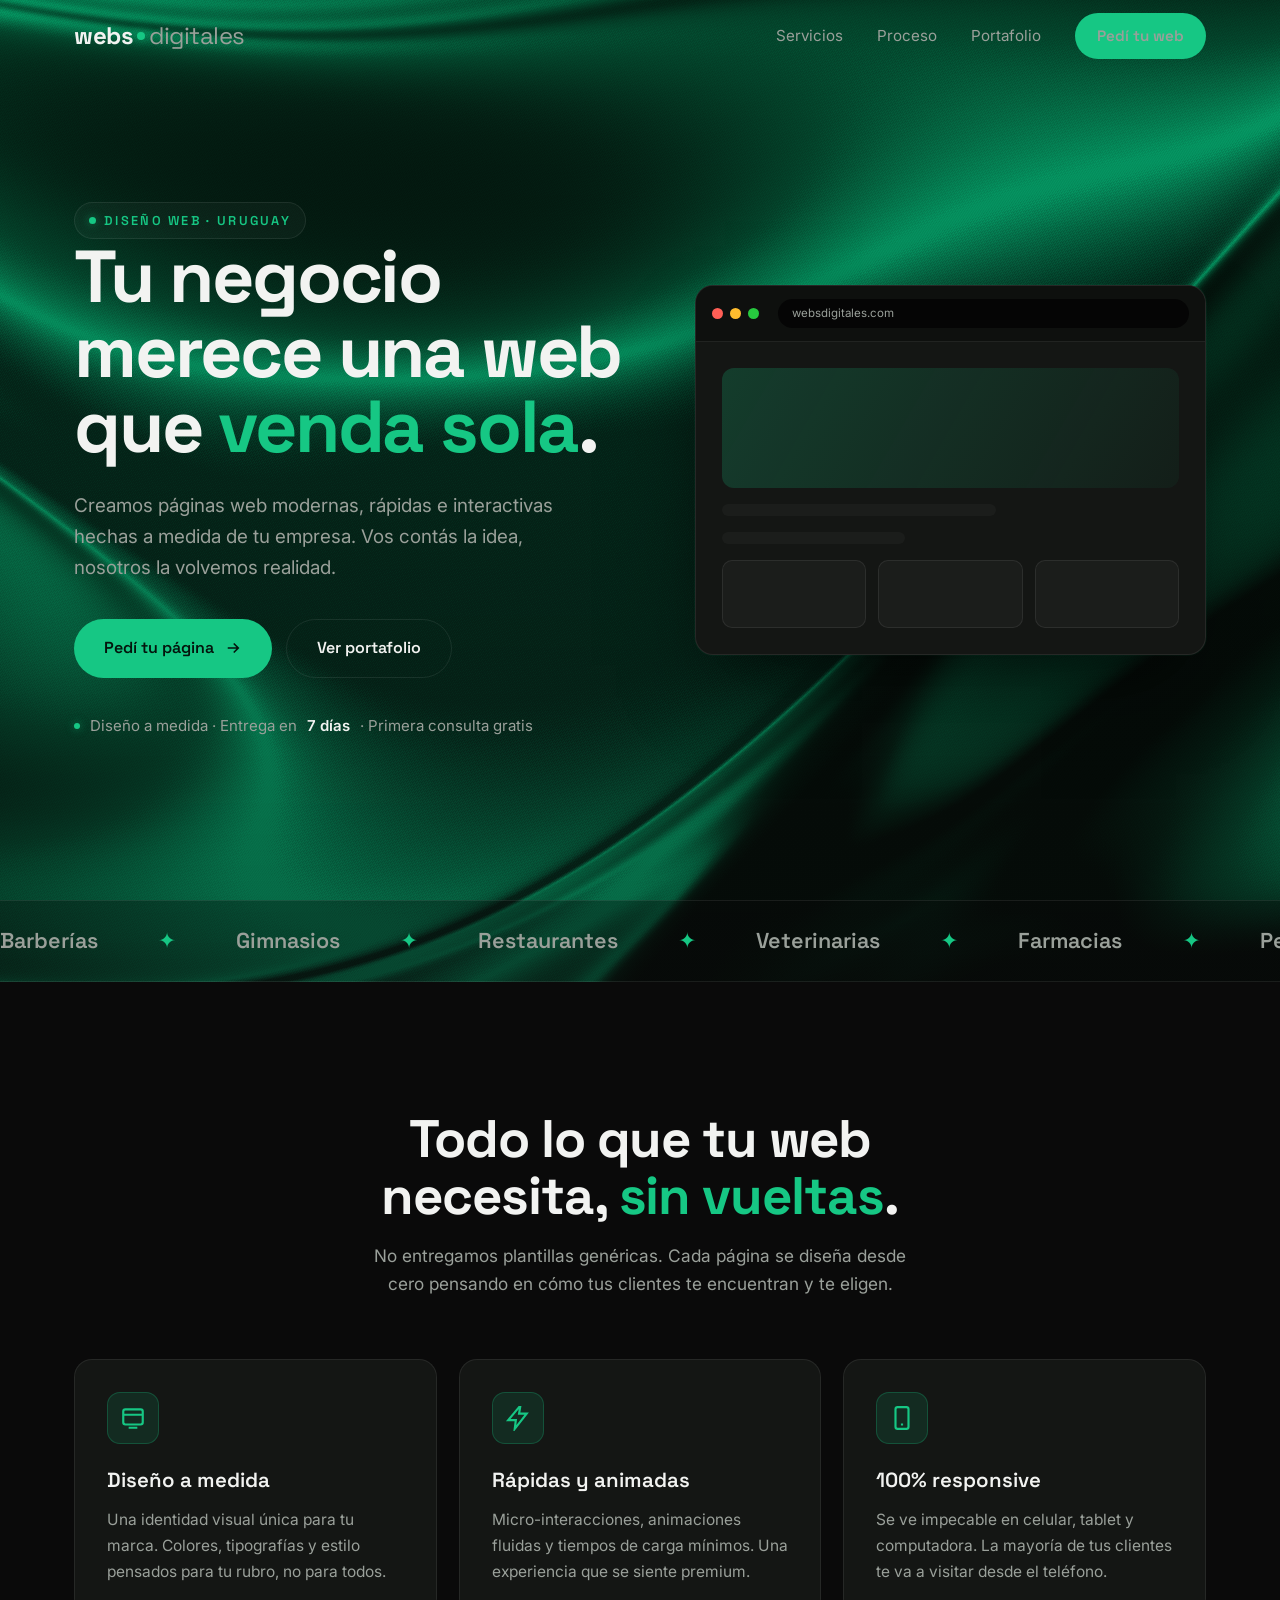
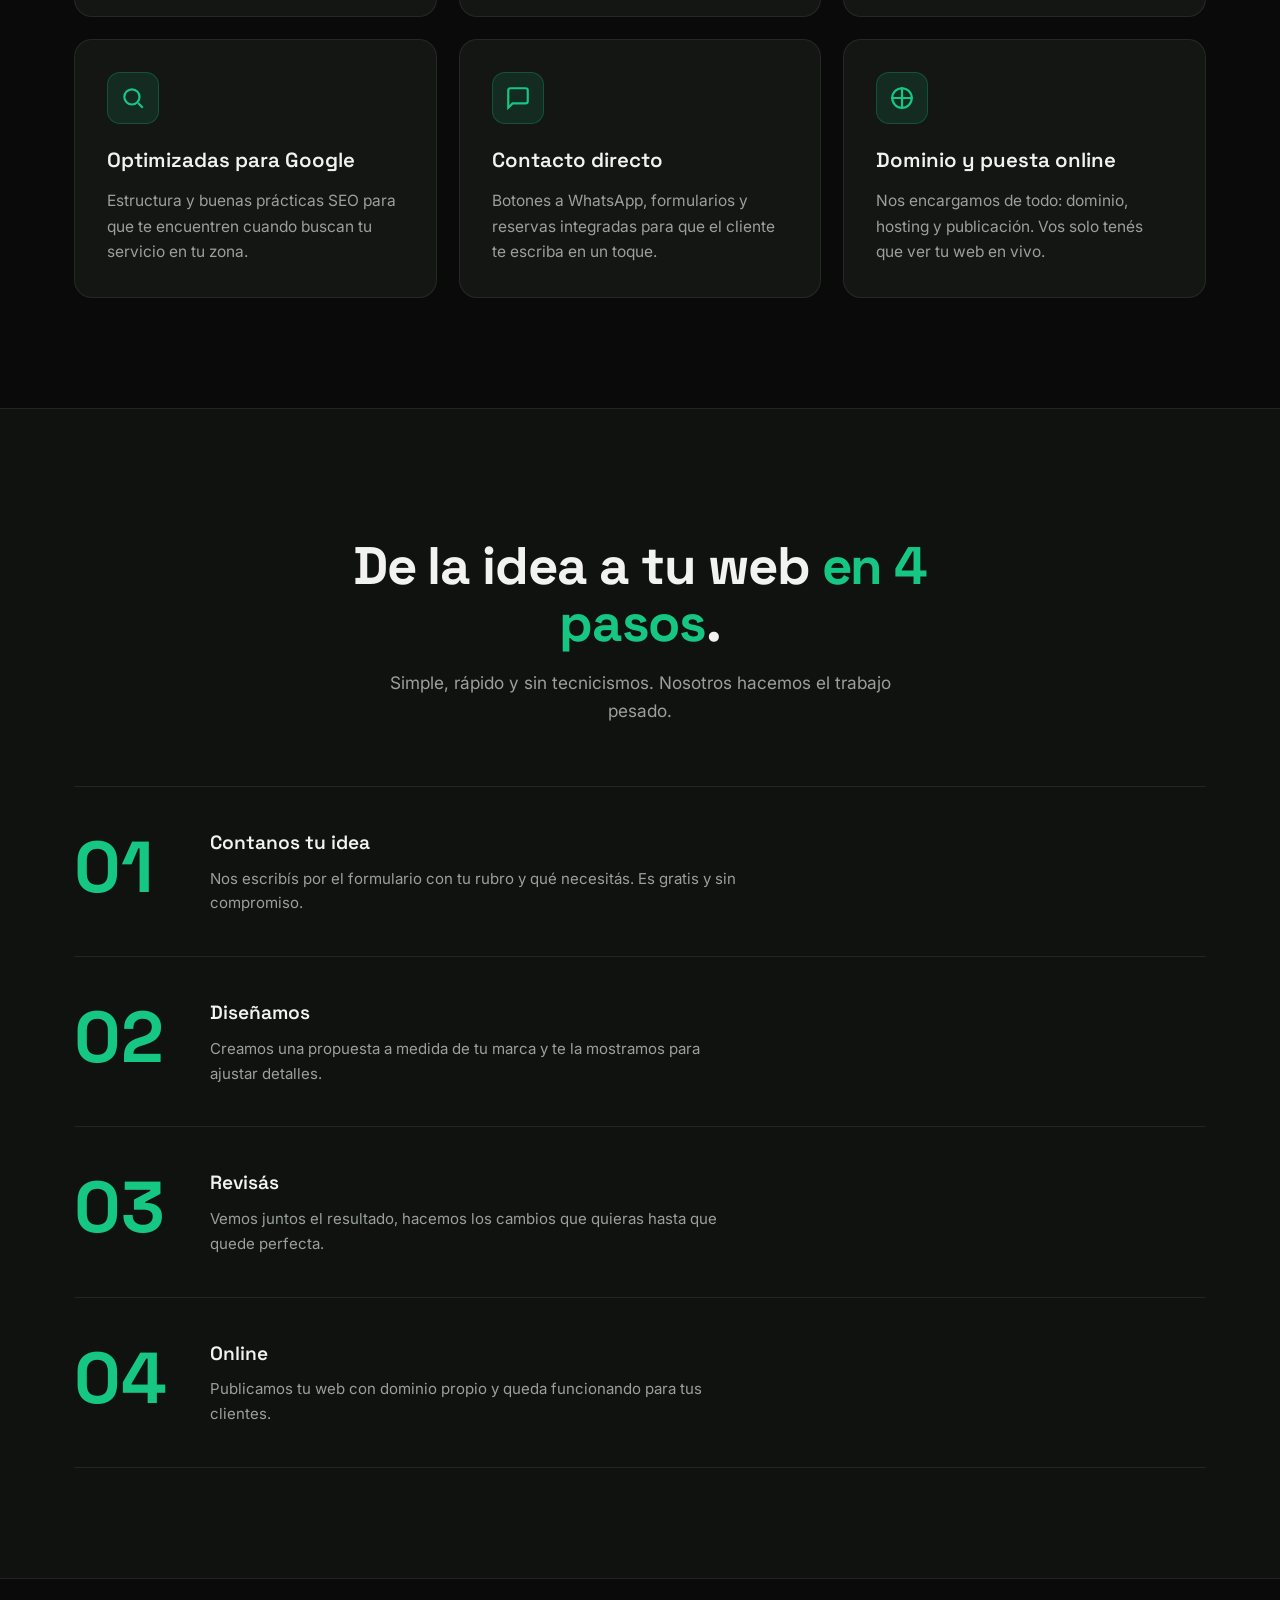
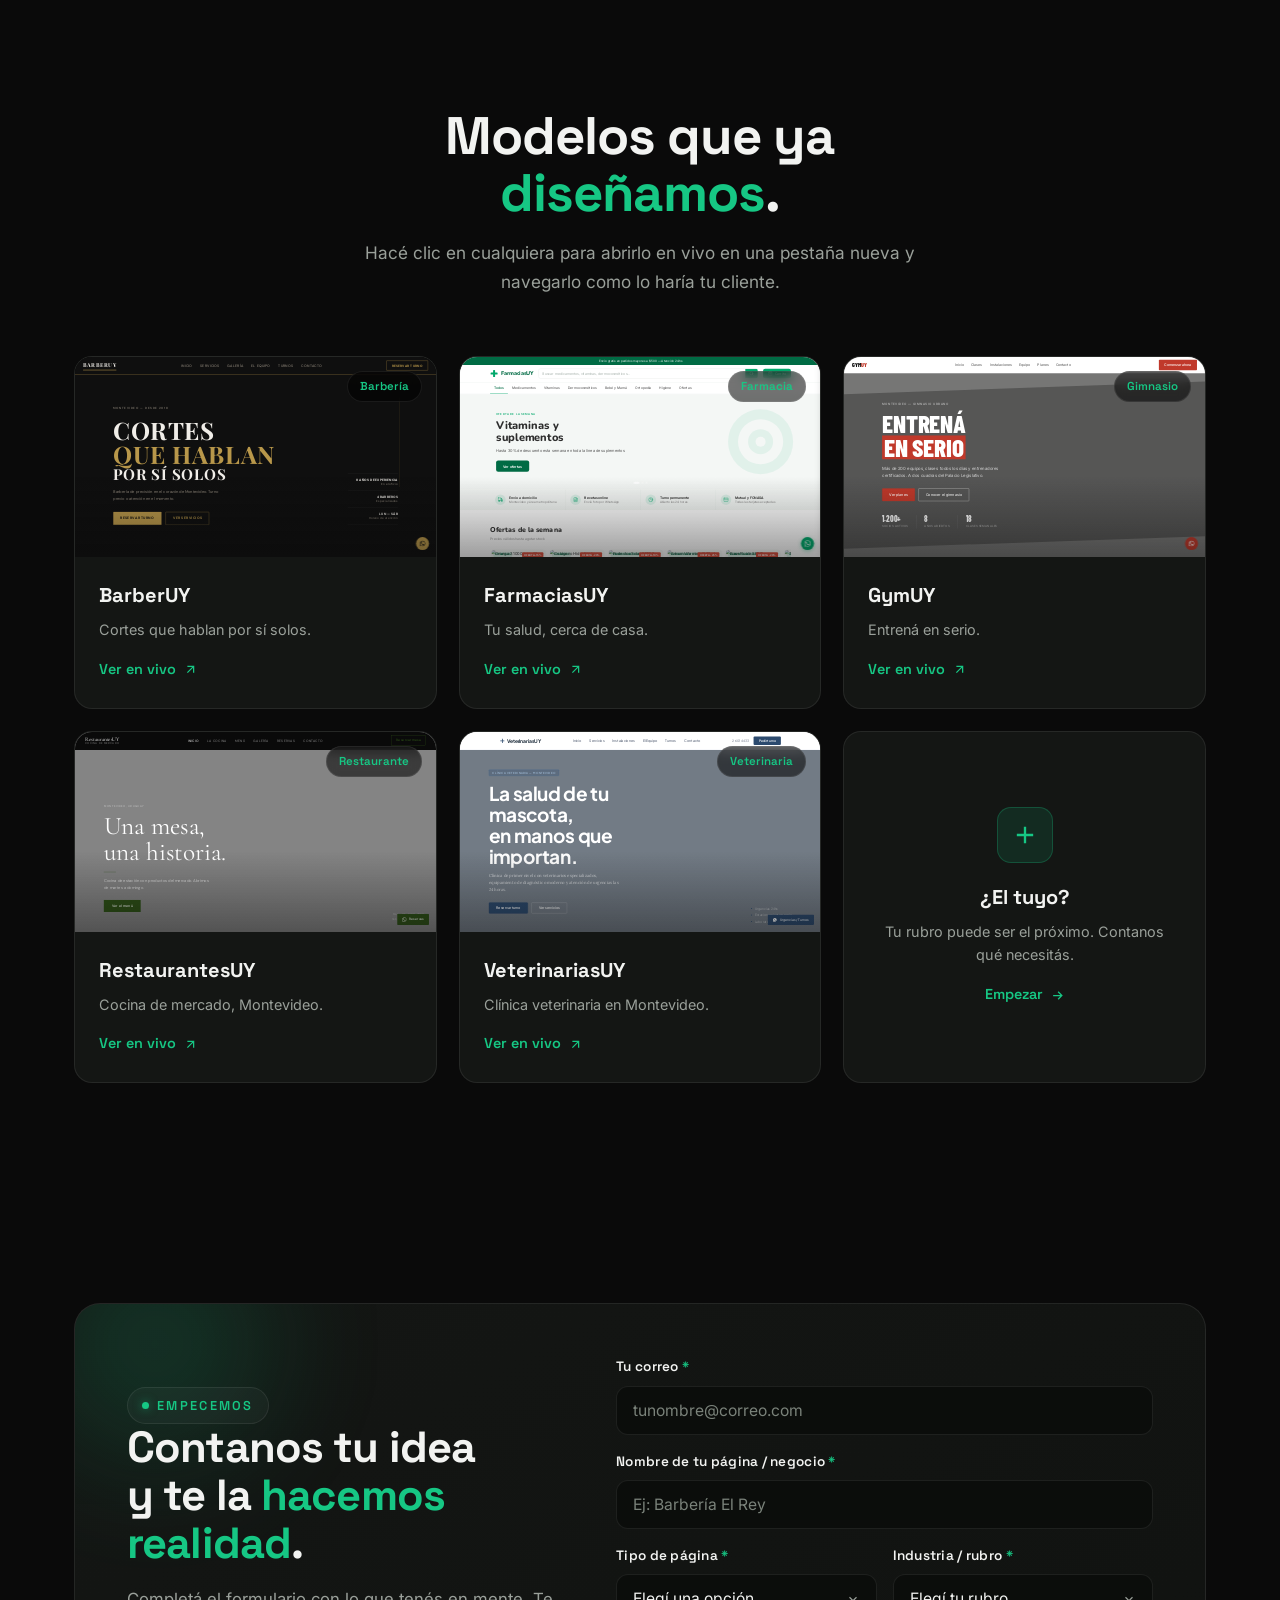
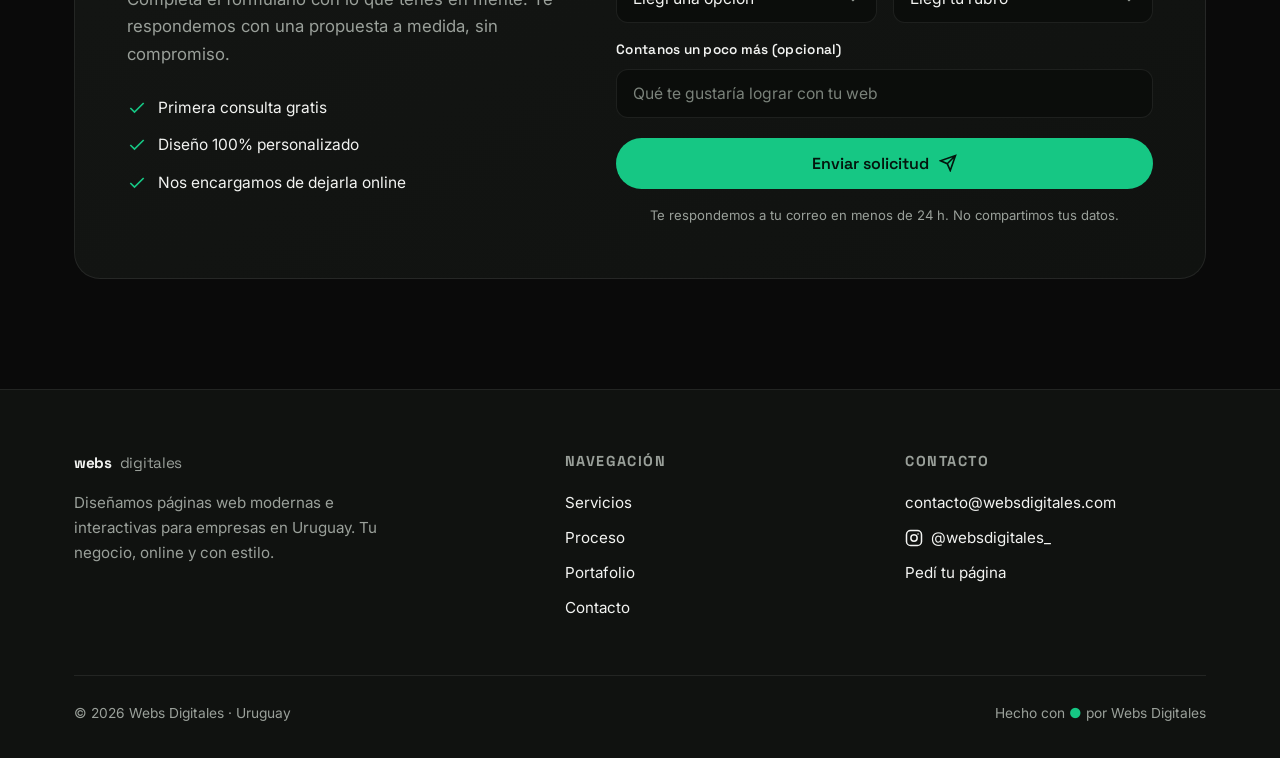
==== commit 0bd05069: "Fix: uniform service cards + process steps layout on desktop" ====
--- a/index.html
+++ b/index.html
@@ -239,8 +239,6 @@
 .card .ico svg { width: 26px; height: 26px; stroke: var(--green); }
 .card h3 { font-family: var(--ff-display); font-size: 1.28rem; font-weight: 600; margin-bottom: 10px; }
 .card p { color: var(--text-muted); font-size: 0.97rem; }
-.card:first-child { grid-column: span 2; display: grid; grid-template-columns: 72px 1fr; gap: 0 28px; align-items: start; }
-.card:first-child .ico { margin-bottom: 0; margin-top: 4px; }
 
 /* ============================================================
    PROCESS
@@ -248,9 +246,9 @@
 .steps { display: grid; gap: 0; }
 .step { display: grid; grid-template-columns: 88px 1fr; gap: 0 48px; padding: 40px 0; border-top: 1px solid var(--border); background: transparent; border-radius: 0; position: relative; align-items: start; }
 .step:last-child { border-bottom: 1px solid var(--border); }
-.step .n { font-family: var(--ff-display); font-weight: 700; font-size: clamp(3rem, 6vw, 4.5rem); color: var(--green); line-height: 1; padding-top: 4px; }
-.step h4 { font-family: var(--ff-display); font-size: 1.2rem; font-weight: 600; margin: 0 0 8px; }
-.step p { color: var(--text-muted); font-size: 0.94rem; }
+.step .n { grid-column: 1; grid-row: 1 / span 2; font-family: var(--ff-display); font-weight: 700; font-size: clamp(3rem, 6vw, 4.5rem); color: var(--green); line-height: 1; padding-top: 4px; }
+.step h4 { grid-column: 2; font-family: var(--ff-display); font-size: 1.2rem; font-weight: 600; margin: 0 0 8px; }
+.step p { grid-column: 2; color: var(--text-muted); font-size: 0.94rem; max-width: 60ch; }
 
 /* ============================================================
    PORTFOLIO
@@ -343,9 +341,8 @@
 @media (max-width: 560px) {
   .cards, .portfolio-grid, .form-row, .foot-grid { grid-template-columns: 1fr; }
   .step { grid-template-columns: 1fr; gap: 4px; padding: 28px 0; }
-  .step .n { font-size: 2.8rem; padding-top: 0; }
-  .card:first-child { grid-column: auto; grid-template-columns: 1fr; }
-  .card:first-child .ico { margin-bottom: 20px; margin-top: 0; }
+  .step .n, .step h4, .step p { grid-column: 1; }
+  .step .n { grid-row: auto; font-size: 2.8rem; padding-top: 0; }
   .hero-cta { flex-direction: column; }
   .hero-cta .btn { width: 100%; }
   .cta-wrap { padding: 26px; }
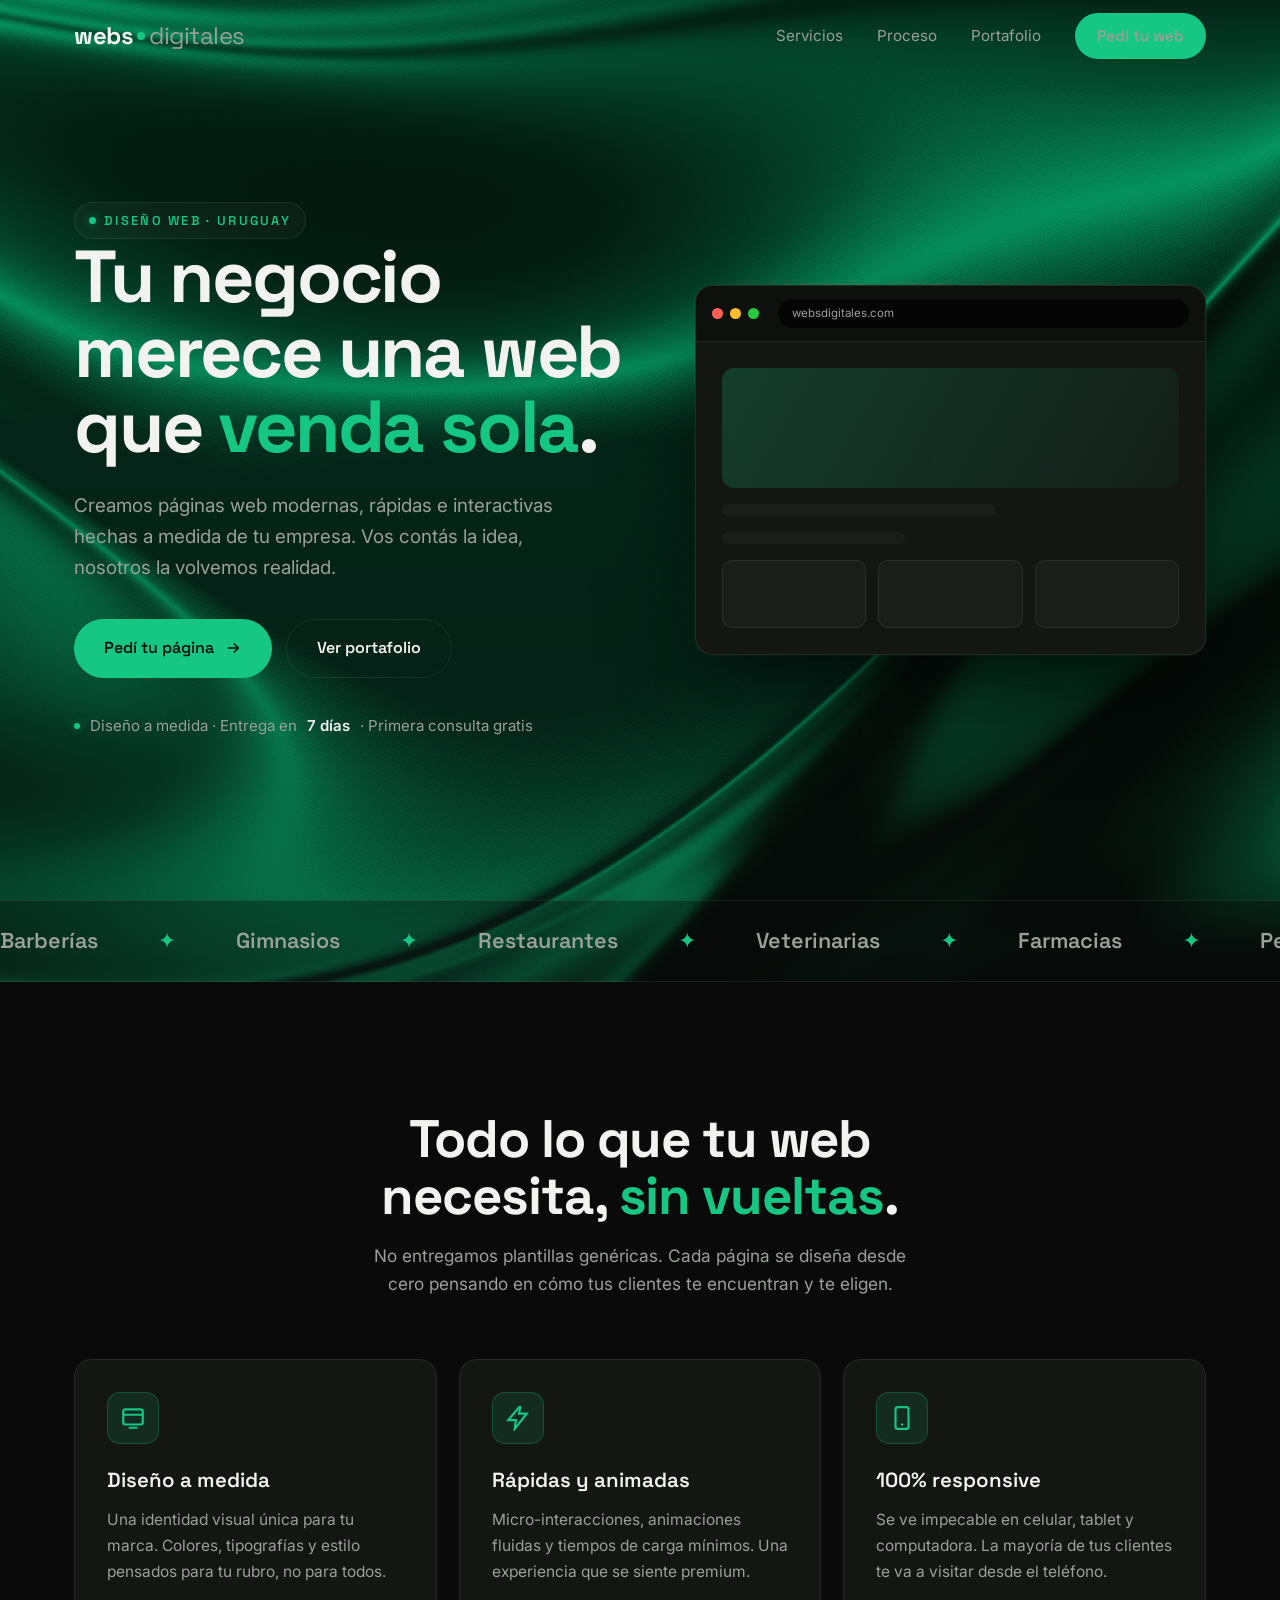
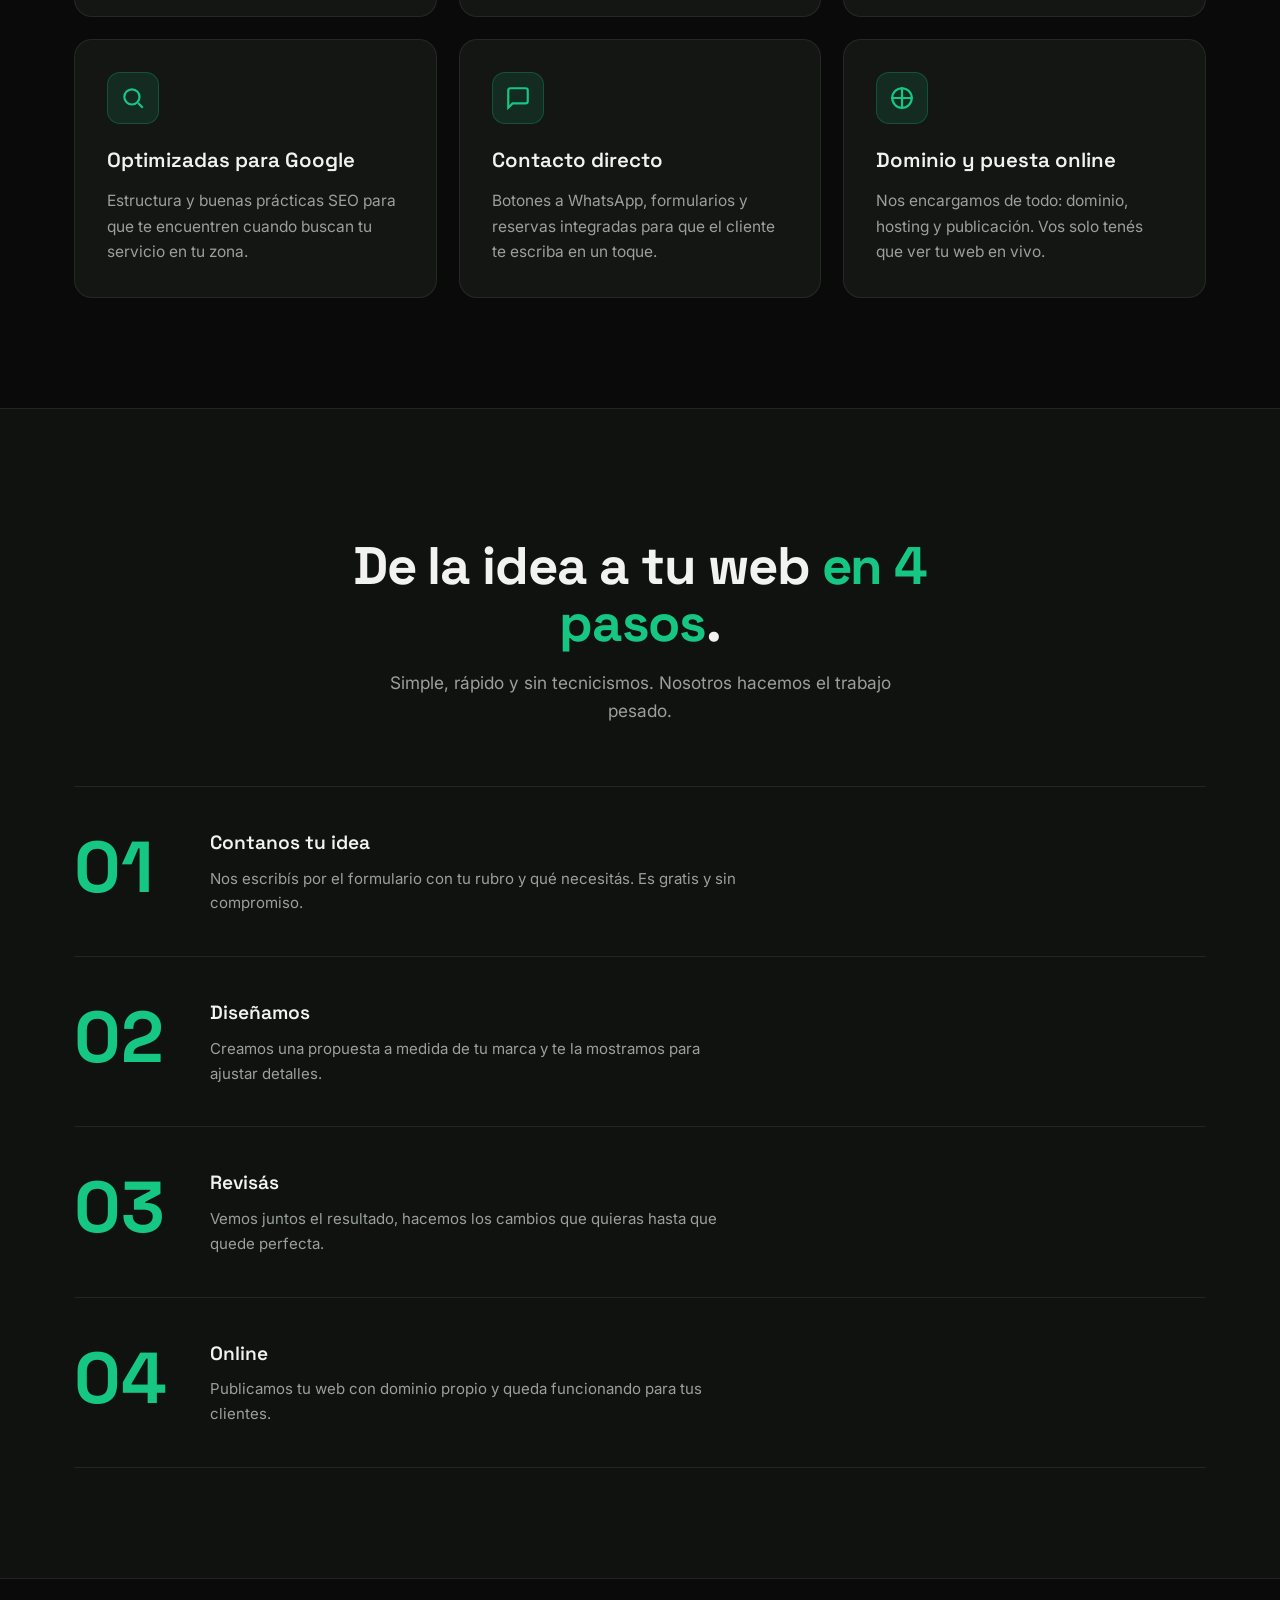
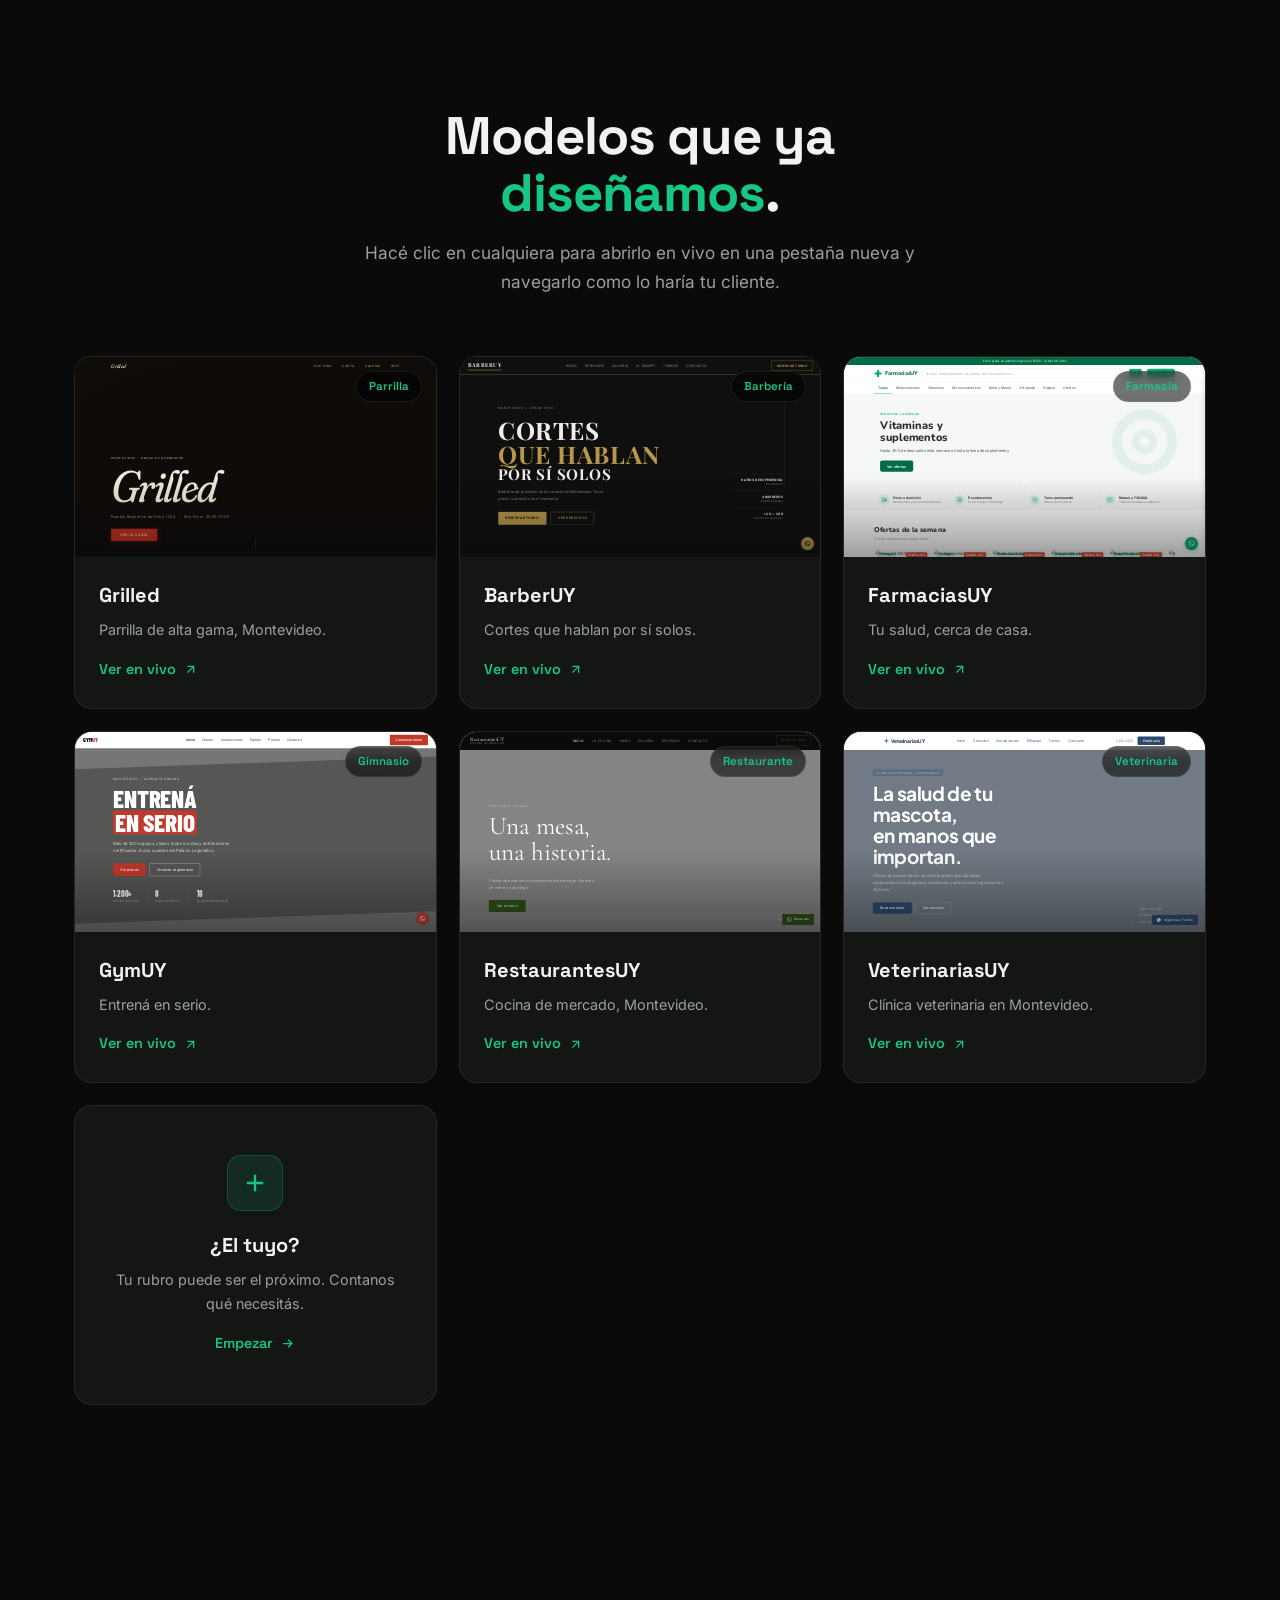
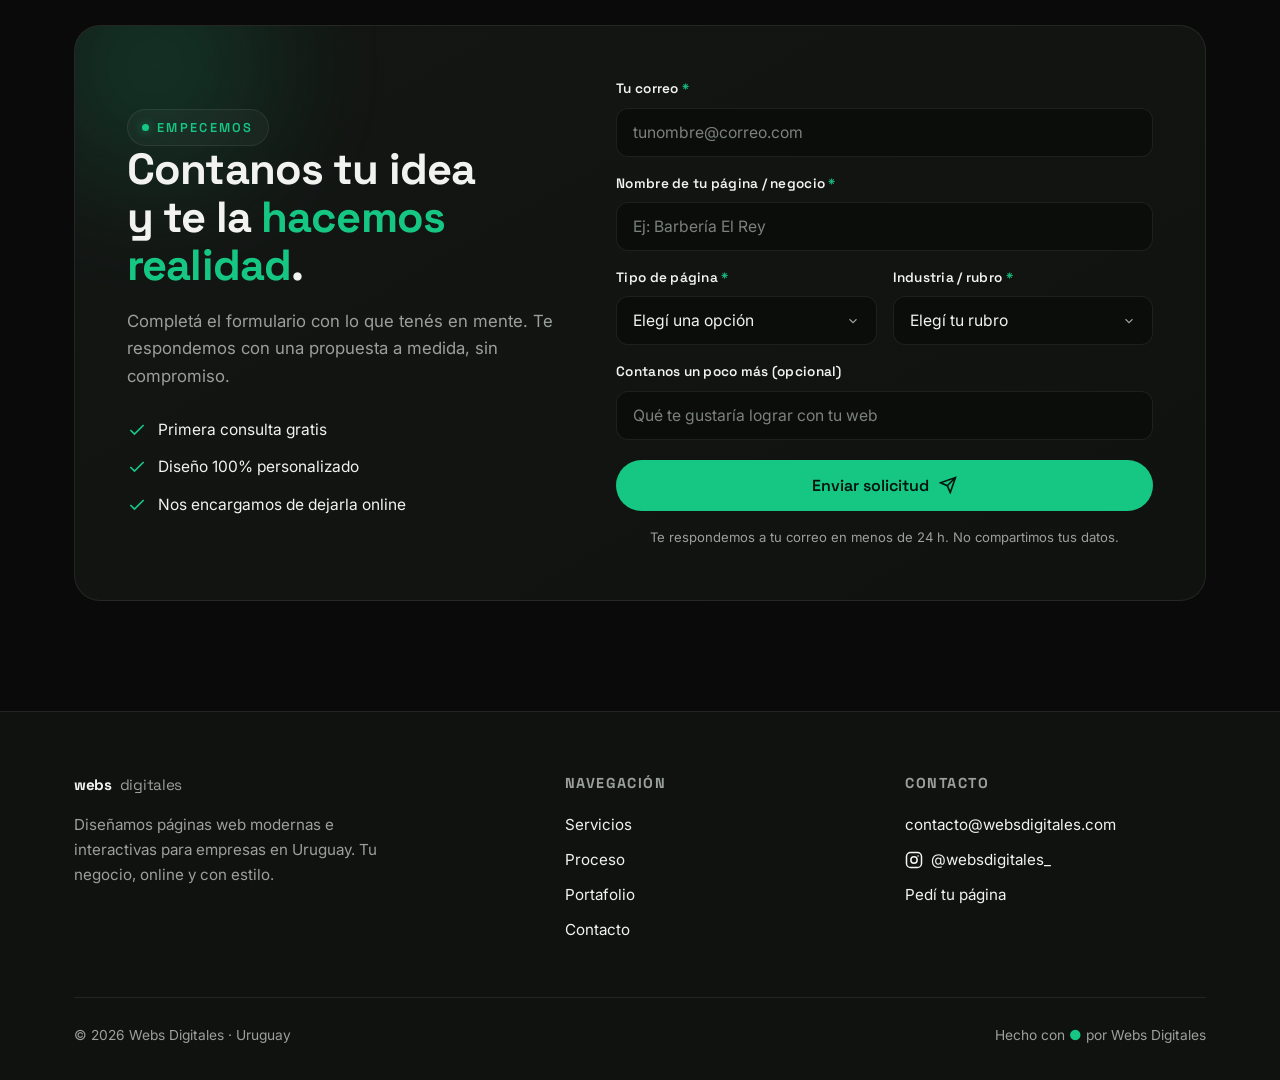
==== commit 35919cc3: "Add files via upload" ====
--- a/index.html
+++ b/index.html
@@ -501,6 +501,16 @@
       <p class="sub-sec">Hacé clic en cualquiera para abrirlo en vivo en una pestaña nueva y navegarlo como lo haría tu cliente.</p>
     </div>
     <div class="portfolio-grid">
+
+      <a class="folio reveal" href="grilled/index.html" target="_blank" rel="noopener">
+        <span class="folio-tag">Parrilla</span>
+        <div class="folio-visual"><div class="folio-frame"><iframe src="grilled/index.html" loading="lazy" scrolling="no" tabindex="-1" aria-hidden="true" title="Vista previa Grilled"></iframe></div></div>
+        <div class="folio-body">
+          <h3>Grilled</h3>
+          <p>Parrilla de alta gama, Montevideo.</p>
+          <span class="folio-open">Ver en vivo <svg viewBox="0 0 24 24" fill="none" stroke="currentColor" stroke-width="2"><path d="M7 17L17 7M7 7h10v10"/></svg></span>
+        </div>
+      </a>
 
       <a class="folio reveal" href="demo-BarberiaUY.html" target="_blank" rel="noopener">
         <span class="folio-tag">Barbería</span>
